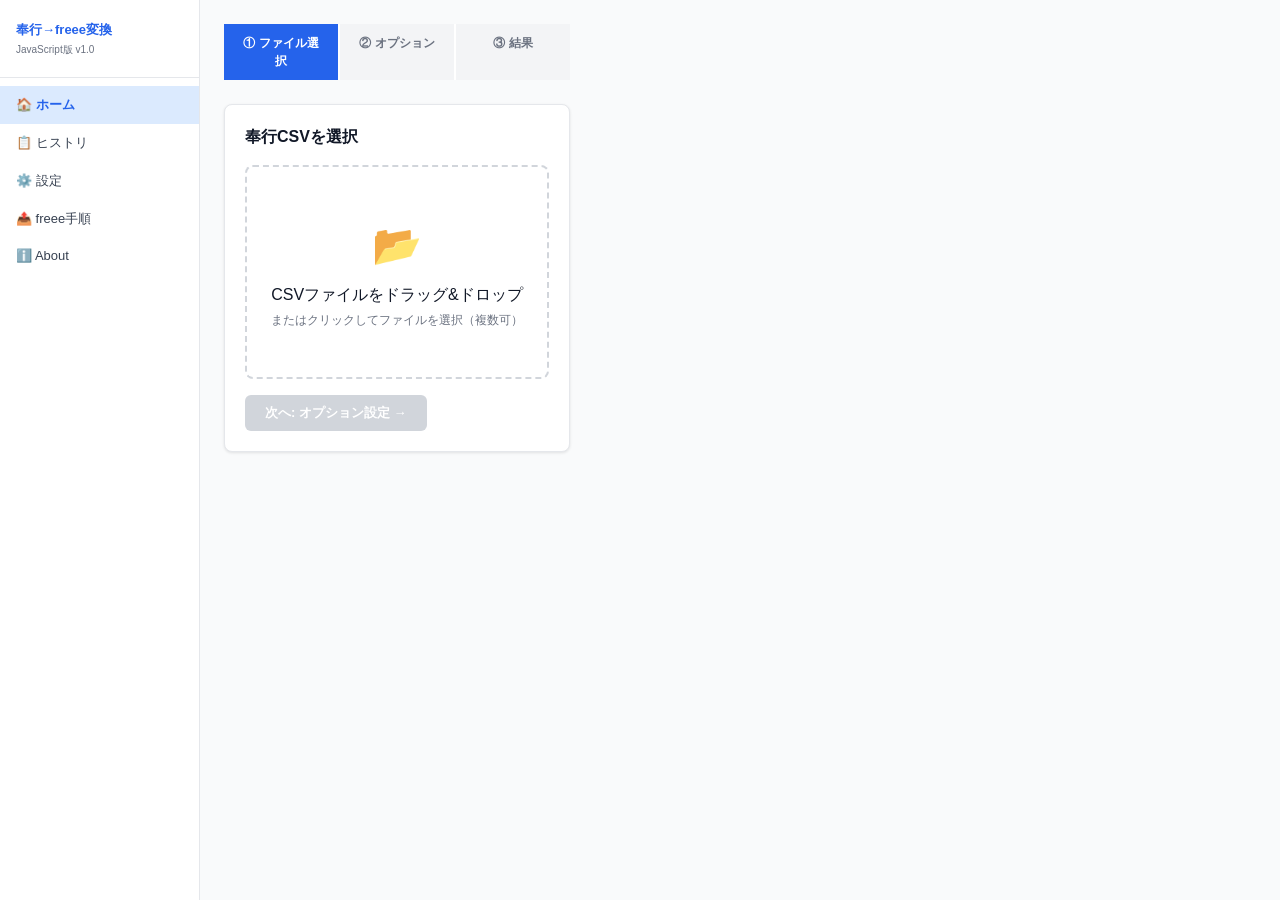
==== index.html @ e55d2b0b "fix: 元伝票モーダル無反応バグ修正 + 3 モーダル内 CSV DL ボタン追加 ユーザー報告: 1. PR #4 後も元伝票モーダルが伝票Noクリックで開かないバグ残存 2. モーダル上で対処確" ====
<!DOCTYPE html>
<html lang="ja">
<head>
<meta charset="UTF-8">
<meta name="viewport" content="width=device-width, initial-scale=1.0">
<meta http-equiv="Content-Security-Policy" content="default-src 'none'; script-src 'self' 'unsafe-inline'; style-src 'self' 'unsafe-inline'; img-src 'self' data:; connect-src 'none'; form-action 'none'; base-uri 'none'; frame-ancestors 'none';">
<title>奉行→freee 仕訳変換ツール</title>
<style>
  *, *::before, *::after { box-sizing: border-box; margin: 0; padding: 0; }
  :root {
    --blue: #2563eb; --blue-light: #dbeafe; --blue-dark: #1d4ed8;
    --green: #16a34a; --green-light: #dcfce7;
    --red: #dc2626; --red-light: #fee2e2;
    --orange: #ea580c; --orange-light: #ffedd5;
    --gray-50: #f9fafb; --gray-100: #f3f4f6; --gray-200: #e5e7eb;
    --gray-300: #d1d5db; --gray-400: #9ca3af; --gray-500: #6b7280;
    --gray-700: #374151; --gray-900: #111827;
    --radius: 8px; --shadow: 0 1px 3px rgba(0,0,0,0.1);
  }
  body { font-family: -apple-system, BlinkMacSystemFont, "Segoe UI", sans-serif;
    background: var(--gray-50); color: var(--gray-900); font-size: 14px; line-height: 1.5; }
  a { color: var(--blue); }

  /* Layout */
  .app { display: flex; min-height: 100vh; }
  .sidebar { width: 200px; background: white; border-right: 1px solid var(--gray-200);
    padding: 20px 0; position: fixed; top: 0; left: 0; bottom: 0; z-index: 10; overflow-y: auto; }
  .sidebar-logo { padding: 0 16px 20px; font-size: 13px; font-weight: 700; color: var(--blue);
    border-bottom: 1px solid var(--gray-200); margin-bottom: 8px; }
  .sidebar-logo span { display: block; font-size: 10px; font-weight: 400; color: var(--gray-500); margin-top: 2px; }
  .sidebar-nav button { display: block; width: 100%; text-align: left;
    padding: 10px 16px; border: none; background: none; cursor: pointer;
    font-size: 13px; color: var(--gray-700); transition: background 0.1s; }
  .sidebar-nav button:hover { background: var(--gray-100); }
  .sidebar-nav button.active { background: var(--blue-light); color: var(--blue); font-weight: 600; }
  .main { margin-left: 200px; padding: 24px; max-width: 1200px; }

  /* Cards */
  .card { background: white; border: 1px solid var(--gray-200); border-radius: var(--radius);
    padding: 20px; margin-bottom: 16px; box-shadow: var(--shadow); }
  .card-title { font-size: 16px; font-weight: 600; margin-bottom: 16px; color: var(--gray-900); }

  /* Page sections */
  .page { display: none; animation: fadeIn 0.2s ease; }
  .page.active { display: block; }
  @keyframes fadeIn { from { opacity: 0; transform: translateY(8px); } to { opacity: 1; transform: translateY(0); } }

  /* Step indicator */
  .steps { display: flex; gap: 0; margin-bottom: 24px; }
  .step { flex: 1; padding: 10px 16px; background: var(--gray-100); text-align: center;
    font-size: 12px; font-weight: 600; color: var(--gray-500); border-right: 2px solid white; cursor: default; }
  .step:last-child { border-right: none; }
  .step.active { background: var(--blue); color: white; }
  .step.done { background: var(--green-light); color: var(--green); }

  /* Drop zone */
  .drop-zone { border: 2px dashed var(--gray-300); border-radius: var(--radius);
    padding: 48px 24px; text-align: center; cursor: pointer; transition: all 0.2s; }
  .drop-zone:hover, .drop-zone.drag-over { border-color: var(--blue); background: var(--blue-light); }
  .drop-zone-icon { font-size: 40px; margin-bottom: 8px; }
  .drop-zone-text { font-size: 16px; font-weight: 500; margin-bottom: 4px; }
  .drop-zone-sub { font-size: 12px; color: var(--gray-500); }
  #file-input { display: none; }

  /* File list */
  .file-list { margin-top: 12px; }
  .file-item { display: flex; align-items: center; gap: 8px; padding: 8px 12px;
    background: var(--gray-50); border: 1px solid var(--gray-200); border-radius: 6px; margin-bottom: 6px; }
  .file-item-icon { color: var(--gray-400); }
  .file-item-name { flex: 1; font-size: 13px; overflow: hidden; text-overflow: ellipsis; white-space: nowrap; }
  .file-item-size { font-size: 11px; color: var(--gray-500); white-space: nowrap; }
  .file-item-remove { border: none; background: none; cursor: pointer; color: var(--gray-400);
    font-size: 16px; line-height: 1; padding: 2px 4px; }
  .file-item-remove:hover { color: var(--red); }

  /* Form elements */
  .form-row { display: flex; gap: 16px; flex-wrap: wrap; margin-bottom: 12px; }
  .form-group { flex: 1; min-width: 200px; }
  .form-group label { display: block; font-size: 12px; font-weight: 600; color: var(--gray-700);
    margin-bottom: 4px; }
  .form-group input[type="text"], .form-group input[type="number"],
  .form-group input[type="date"], .form-group select {
    width: 100%; padding: 7px 10px; border: 1px solid var(--gray-300); border-radius: 6px;
    font-size: 13px; background: white; }
  .form-group input:focus, .form-group select:focus { outline: 2px solid var(--blue); border-color: transparent; }
  .checkbox-row { display: flex; align-items: center; gap: 8px; margin-bottom: 12px; }
  .checkbox-row input[type="checkbox"] { width: 16px; height: 16px; cursor: pointer; }
  .checkbox-row label { font-size: 13px; cursor: pointer; }

  /* Buttons */
  .btn { padding: 9px 20px; border: none; border-radius: 6px; font-size: 13px;
    font-weight: 600; cursor: pointer; transition: all 0.15s; display: inline-flex;
    align-items: center; gap: 6px; }
  .btn-primary { background: var(--blue); color: white; }
  .btn-primary:hover { background: var(--blue-dark); }
  .btn-primary:disabled { background: var(--gray-300); cursor: not-allowed; }
  .btn-secondary { background: white; color: var(--gray-700); border: 1px solid var(--gray-300); }
  .btn-secondary:hover { background: var(--gray-50); }
  .btn-success { background: var(--green); color: white; }
  .btn-success:hover { background: #15803d; }
  .btn-sm { padding: 5px 12px; font-size: 12px; }
  .btn-danger { background: var(--red); color: white; }

  /* Progress */
  .progress-wrap { margin: 12px 0; }
  .progress-bar-outer { height: 6px; background: var(--gray-200); border-radius: 3px; overflow: hidden; }
  .progress-bar-inner { height: 100%; background: var(--blue); transition: width 0.3s; }
  .progress-text { font-size: 12px; color: var(--gray-500); margin-top: 4px; }

  /* Summary cards */
  .summary-grid { display: grid; grid-template-columns: repeat(auto-fit, minmax(160px, 1fr)); gap: 12px; margin-bottom: 20px; }
  .summary-card { background: white; border: 1px solid var(--gray-200); border-radius: var(--radius);
    padding: 16px; text-align: center; }
  .summary-card-num { font-size: 28px; font-weight: 700; color: var(--blue); }
  .summary-card-label { font-size: 12px; color: var(--gray-500); margin-top: 2px; }
  .summary-card.warn { border-color: var(--orange); }
  .summary-card.warn .summary-card-num { color: var(--orange); }
  .summary-card.ok .summary-card-num { color: var(--green); }

  /* File result list */
  .result-file-item { display: flex; align-items: center; gap: 8px; padding: 10px 12px;
    border: 1px solid var(--gray-200); border-radius: 6px; margin-bottom: 8px; }
  .result-file-type { padding: 2px 8px; border-radius: 4px; font-size: 11px; font-weight: 600; }
  .type-journal { background: var(--blue-light); color: var(--blue); }
  .type-partner { background: var(--green-light); color: var(--green); }
  .result-file-name { flex: 1; font-size: 13px; font-weight: 500; }
  .result-file-meta { font-size: 11px; color: var(--gray-500); }

  /* Tabs */
  .tabs { display: flex; gap: 0; border-bottom: 2px solid var(--gray-200); margin-bottom: 0; overflow-x: auto; }
  .tab { padding: 8px 14px; font-size: 12px; font-weight: 600; border: none; background: none;
    cursor: pointer; color: var(--gray-500); border-bottom: 2px solid transparent;
    margin-bottom: -2px; white-space: nowrap; }
  .tab.active { color: var(--blue); border-bottom-color: var(--blue); }
  .tab-content { display: none; }
  .tab-content.active { display: block; }

  /* Table */
  .table-wrap { overflow: auto; max-height: 500px; border: 1px solid var(--gray-200); border-radius: 0 0 var(--radius) var(--radius); }
  .data-table { width: 100%; border-collapse: collapse; font-size: 12px; }
  .data-table th { background: var(--gray-100); padding: 7px 10px; text-align: left;
    border-bottom: 2px solid var(--gray-200); position: sticky; top: 0; cursor: pointer;
    white-space: nowrap; user-select: none; }
  .data-table th:hover { background: var(--gray-200); }
  .data-table th.sort-asc::after { content: " ↑"; }
  .data-table th.sort-desc::after { content: " ↓"; }
  .data-table td { padding: 5px 10px; border-bottom: 1px solid var(--gray-100); white-space: nowrap; }
  .data-table tr:hover td { background: var(--gray-50); }
  .highlight { background: #fef08a; border-radius: 2px; }
  .table-controls { display: flex; gap: 8px; align-items: center; padding: 10px;
    background: var(--gray-50); border: 1px solid var(--gray-200); border-bottom: none;
    border-radius: var(--radius) var(--radius) 0 0; flex-wrap: wrap; }
  .table-search { flex: 1; min-width: 200px; padding: 6px 10px; border: 1px solid var(--gray-300);
    border-radius: 6px; font-size: 12px; }
  .table-search:focus { outline: 2px solid var(--blue); border-color: transparent; }
  .table-info { font-size: 11px; color: var(--gray-500); }
  .pagination { display: flex; gap: 4px; align-items: center; font-size: 12px; }
  .page-btn { padding: 4px 8px; border: 1px solid var(--gray-300); border-radius: 4px;
    background: white; cursor: pointer; font-size: 12px; }
  .page-btn:hover { background: var(--gray-100); }
  .page-btn.active { background: var(--blue); color: white; border-color: var(--blue); }
  .page-btn:disabled { opacity: 0.4; cursor: not-allowed; }

  /* Audit sections */
  .audit-section { margin-bottom: 8px; border: 1px solid var(--gray-200); border-radius: var(--radius); overflow: hidden; }
  .audit-header { display: flex; align-items: center; gap: 8px; padding: 10px 14px;
    background: var(--gray-50); cursor: pointer; user-select: none; }
  .audit-header:hover { background: var(--gray-100); }
  .audit-badge { padding: 2px 8px; border-radius: 10px; font-size: 11px; font-weight: 700; }
  .badge-warn { background: var(--orange-light); color: var(--orange); }
  .badge-ok { background: var(--green-light); color: var(--green); }
  .badge-info { background: var(--blue-light); color: var(--blue); }
  .audit-title { flex: 1; font-size: 13px; font-weight: 600; }
  .audit-chevron { font-size: 12px; color: var(--gray-500); transition: transform 0.2s; }
  .audit-body { padding: 12px 14px; border-top: 1px solid var(--gray-200); display: none; }
  .audit-body.open { display: block; }
  .audit-section.expanded .audit-chevron { transform: rotate(180deg); }
  .audit-table { width: 100%; font-size: 12px; border-collapse: collapse; }
  .audit-table th { background: var(--gray-100); padding: 5px 8px; text-align: left; border-bottom: 1px solid var(--gray-200); }
  .audit-table td { padding: 4px 8px; border-bottom: 1px solid var(--gray-100); }

  /* Modal */
  .modal-overlay { position: fixed; inset: 0; background: rgba(0,0,0,0.5);
    z-index: 100; display: flex; align-items: center; justify-content: center;
    animation: fadeIn 0.15s ease; }
  .modal { background: white; border-radius: var(--radius); box-shadow: 0 20px 60px rgba(0,0,0,0.3);
    width: 90%; max-width: 700px; max-height: 90vh; display: flex; flex-direction: column; }
  .modal-header { padding: 16px 20px; border-bottom: 1px solid var(--gray-200);
    display: flex; align-items: center; gap: 8px; }
  .modal-title { flex: 1; font-size: 15px; font-weight: 700; }
  .modal-body { padding: 20px; overflow-y: auto; }
  .modal-footer { padding: 12px 20px; border-top: 1px solid var(--gray-200);
    display: flex; gap: 8px; justify-content: flex-end; }
  .dedup-card { border: 1px solid var(--gray-200); border-radius: 6px; padding: 14px; margin-bottom: 12px; }
  .dedup-card-name { font-size: 14px; font-weight: 700; margin-bottom: 8px; }
  .dedup-code-table { width: 100%; font-size: 12px; border-collapse: collapse; margin-bottom: 10px; }
  .dedup-code-table th { background: var(--gray-100); padding: 4px 8px; text-align: left; }
  .dedup-code-table td { padding: 4px 8px; border-bottom: 1px solid var(--gray-100); }
  .radio-options { display: flex; flex-direction: column; gap: 4px; }
  .radio-options label { display: flex; align-items: center; gap: 6px; cursor: pointer; font-size: 12px; padding: 4px; border-radius: 4px; }
  .radio-options label:hover { background: var(--gray-50); }

  /* 元伝票詳細ボタン (監査テーブル内) */
  .slip-detail-btn { background: none; border: none; color: var(--blue); cursor: pointer;
    font-size: 13px; font-weight: 500; padding: 0; text-decoration: underline; text-underline-offset: 2px; }
  .slip-detail-btn:hover { color: var(--blue-dark); }

  /* 元伝票詳細モーダル テーブル */
  .slip-detail-table { width: 100%; border-collapse: collapse; font-size: 12px; }
  .slip-detail-table th { background: var(--gray-100); padding: 5px 8px; text-align: left; font-weight: 600; white-space: nowrap; }
  .slip-detail-table td { padding: 5px 8px; border-bottom: 1px solid var(--gray-100); white-space: nowrap; }
  .slip-detail-table tr:last-child td { border-bottom: none; }
  .slip-detail-table .side-dr { color: #1d4ed8; font-weight: 600; }
  .slip-detail-table .side-cr { color: #15803d; font-weight: 600; }

  /* History */
  .history-item { padding: 12px; border: 1px solid var(--gray-200); border-radius: 6px;
    margin-bottom: 8px; display: flex; align-items: flex-start; gap: 12px; }
  .history-meta { flex: 1; }
  .history-time { font-size: 11px; color: var(--gray-500); }
  .history-summary { font-size: 13px; font-weight: 500; margin-top: 2px; }
  .history-detail { font-size: 11px; color: var(--gray-500); }

  /* Alert */
  .alert { padding: 12px 16px; border-radius: 6px; margin-bottom: 12px; font-size: 13px; }
  .alert-warn { background: var(--orange-light); border: 1px solid #fdba74; color: #9a3412; }
  .alert-error { background: var(--red-light); border: 1px solid #fca5a5; color: #7f1d1d; }
  .alert-info { background: var(--blue-light); border: 1px solid #93c5fd; color: #1e3a8a; }
  .alert-success { background: var(--green-light); border: 1px solid #86efac; color: #14532d; }

  /* Freee upload instructions */
  .steps-list { counter-reset: step; padding: 0; list-style: none; }
  .steps-list li { counter-increment: step; position: relative; padding: 10px 10px 10px 48px;
    border-left: 2px solid var(--blue-light); margin-left: 14px; margin-bottom: 4px; font-size: 13px; }
  .steps-list li::before { content: counter(step); position: absolute; left: -14px; top: 10px;
    width: 26px; height: 26px; background: var(--blue); color: white; border-radius: 50%;
    display: flex; align-items: center; justify-content: center; font-size: 12px; font-weight: 700; }
  .steps-list li:last-child { border-left: 2px solid transparent; }

  /* Loading spinner */
  .spinner { display: inline-block; width: 20px; height: 20px; border: 3px solid var(--blue-light);
    border-top-color: var(--blue); border-radius: 50%; animation: spin 0.8s linear infinite; }
  @keyframes spin { to { transform: rotate(360deg); } }

  /* Options group box (青枠ラッパー) */
  .options-group-box { background: #eff6ff; border: 1px solid #dbeafe; border-radius: 8px;
    padding: 16px; margin-top: 12px; }
  .options-group-box .form-group { margin-bottom: 12px; }
  .options-group-box .form-group:last-child { margin-bottom: 0; }

  /* Responsive */
  @media (max-width: 768px) {
    .sidebar { display: none; }
    .main { margin-left: 0; padding: 16px; }
    .form-row { flex-direction: column; }
  }
</style>
</head>
<body>
<div class="app">
  <!-- Sidebar -->
  <nav class="sidebar">
    <div class="sidebar-logo">奉行→freee変換<span>JavaScript版 v1.0</span></div>
    <div class="sidebar-nav">
      <button onclick="showPage('home')" id="nav-home" class="active">🏠 ホーム</button>
      <button onclick="showPage('history')" id="nav-history">📋 ヒストリ</button>
      <button onclick="showPage('settings')" id="nav-settings">⚙️ 設定</button>
      <button onclick="showPage('howto')" id="nav-howto">📤 freee手順</button>
      <button onclick="showPage('about')" id="nav-about">ℹ️ About</button>
    </div>
  </nav>

  <!-- Main content -->
  <main class="main">

    <!-- Home page -->
    <div class="page active" id="page-home">
      <!-- Step indicator -->
      <div class="steps" id="step-indicator">
        <div class="step active" id="step-1">① ファイル選択</div>
        <div class="step" id="step-2">② オプション</div>
        <div class="step" id="step-3">③ 結果</div>
      </div>

      <!-- Step 1: File selection -->
      <div id="section-step1">
        <div class="card">
          <div class="card-title">奉行CSVを選択</div>
          <div class="drop-zone" id="drop-zone" onclick="document.getElementById('file-input').click()">
            <div class="drop-zone-icon">📂</div>
            <div class="drop-zone-text">CSVファイルをドラッグ&amp;ドロップ</div>
            <div class="drop-zone-sub">またはクリックしてファイルを選択（複数可）</div>
          </div>
          <input type="file" id="file-input" multiple accept=".csv">
          <div class="file-list" id="file-list"></div>
          <div style="margin-top:16px; display:flex; gap:8px; flex-wrap:wrap;">
            <button class="btn btn-primary" id="btn-to-step2" onclick="goToStep2()" disabled>次へ: オプション設定 →</button>
          </div>
        </div>
      </div>

      <!-- Step 2: Options -->
      <div id="section-step2" style="display:none;">
        <div class="card">
          <div class="card-title">変換オプション</div>
          <div class="form-row">
            <div class="form-group">
              <label>出力ファイル名プレフィックス</label>
              <input type="text" id="opt-prefix" value="freee用_仕訳データ_obc変換">
            </div>
            <div class="form-group">
              <label>1ファイル最大行数</label>
              <input type="number" id="opt-rows-per-file" value="10000" min="100" max="99999">
            </div>
          </div>
          <div class="form-row">
            <div class="form-group">
              <label>期間開始 (任意)</label>
              <input type="date" id="opt-date-from">
            </div>
            <div class="form-group">
              <label>期間終了 (任意)</label>
              <input type="date" id="opt-date-to">
            </div>
          </div>
          <div class="form-row">
            <div class="form-group" style="flex:2;">
              <label>既知不一致伝票No. (任意、カンマ区切り)</label>
              <input type="text" id="opt-known-mismatches" placeholder="例: 002193,002820,003305" style="font-family:monospace;">
              <div style="font-size:11px;color:var(--gray-500);margin-top:2px;">奉行原本で借貸不一致と判明している伝票番号。入力すると「既知」として WARN 扱い (ERROR 扱いしない)。</div>
            </div>
          </div>
          <div class="checkbox-row">
            <input type="checkbox" id="opt-output-partners" onchange="togglePartnerOptions()">
            <label for="opt-output-partners">取引先マスタCSVも生成する</label>
          </div>
          <div id="partners-options-box" class="options-group-box" style="display:none;">
            <div class="form-group">
              <label>取引先マスタ ファイル名プレフィックス</label>
              <input type="text" id="opt-partners-prefix" value="freee取引先マスタ">
            </div>
            <div class="form-group">
              <label>同名異コード対処戦略</label>
              <select id="opt-dedup-strategy">
                <option value="merge-most-used">自動: 最頻使用コードに統合 (推奨)</option>
                <option value="suffix">自動: 別名化 (_2, _3 付与)</option>
                <option value="warn-only">自動: 警告のみ</option>
                <option value="interactive">対話: 1件ずつ選ぶ</option>
              </select>
            </div>
          </div>

          <div class="options-group-box" style="margin-top:16px;">
            <div class="form-group">
              <label>非課税+税額矛盾の対処戦略</label>
              <select id="opt-non-taxable-strategy">
                <option value="warn-only">自動: 警告のみ (freee エラー継続、デフォルト)</option>
                <option value="change-to-taxable">自動: 税区分を 課対仕入10%/課税売上10% に変更 (税控除あり)</option>
                <option value="zero-tax">自動: 税額を 0 に修正 (税区分維持、税控除なし)</option>
                <option value="interactive">対話: 1件ずつ選ぶ</option>
              </select>
              <small style="color:#666;">奉行原本で「非売上」なのに税額がある矛盾起票の対処。freee は「非課売上では税額を入力できません」エラーになるため対応が必要。（「非仕入」は「非対仕入10%」等に自動変換されるため対象外）</small>
            </div>
          </div>
          <div class="options-group-box" style="margin-top:16px;">
            <div class="form-group">
              <label>課売上+マイナス起票の対処方法</label>
              <select id="opt-kauuri-rebate-strategy" onchange="toggleKauuriRebateOptions()">
                <option value="warn-only">警告のみ (変換なし、デフォルト)</option>
                <option value="auto-rebate">自動: 振替伝票形式に変換 (推奨・借方移動+符号反転+課税売返)</option>
                <option value="custom">対話: 1件ずつ確認</option>
              </select>
              <small style="color:#666;">「課売上」+マイナス起票 (返品/値引き) を freee 公式サンプル CSV 準拠の振替伝票形式に自動変換します。</small>
            </div>
            <div id="kauuri-rebate-kamoku-box" style="display:none;">
              <div class="form-group">
                <label>振替先勘定科目</label>
                <select id="opt-kauuri-rebate-kamoku" onchange="toggleKauuriCustomKamoku()">
                  <option value="売上値引高">売上値引高 (推奨・freee公式サンプル準拠)</option>
                  <option value="売上戻り高">売上戻り高</option>
                  <option value="__original__">奉行原本の科目をそのまま使用</option>
                  <option value="__custom__">カスタム入力</option>
                </select>
              </div>
              <div id="kauuri-custom-kamoku-box" style="display:none;" class="form-group">
                <label>カスタム勘定科目名</label>
                <input type="text" id="opt-kauuri-custom-kamoku" placeholder="例: 売上控除" style="font-family:monospace;">
              </div>
            </div>
          </div>
          <div style="margin-top:16px; display:flex; gap:8px;">
            <button class="btn btn-secondary" onclick="goToStep1()">← 戻る</button>
            <button class="btn btn-primary" id="btn-execute" onclick="executeConversion()">変換実行</button>
          </div>
        </div>
      </div>

      <!-- Step 3: Results -->
      <div id="section-step3" style="display:none;">
        <div id="result-content"></div>
        <div style="margin-top:8px;">
          <button class="btn btn-secondary" onclick="resetToStep1()">← 最初からやり直す</button>
        </div>
      </div>
    </div><!-- /page-home -->

    <!-- History page -->
    <div class="page" id="page-history">
      <div class="card">
        <div class="card-title">変換ヒストリ</div>
        <div id="history-list"></div>
      </div>
    </div>

    <!-- Settings page -->
    <div class="page" id="page-settings">
      <div class="card">
        <div class="card-title">設定</div>
        <p style="font-size:13px; color:var(--gray-500); margin-bottom:16px;">設定はlocalStorageに自動保存されます。</p>
        <div style="display:flex; gap:8px;">
          <button class="btn btn-danger btn-sm" onclick="clearStorage()">設定・ヒストリをリセット</button>
        </div>
      </div>
    </div>

    <!-- How-to page -->
    <div class="page" id="page-howto">
      <div class="card">
        <div class="card-title">freee アップロード手順</div>
        <ol class="steps-list">
          <li>freee にログインし、左メニューから <strong>「経費・振替 → 仕訳帳」</strong> を開く</li>
          <li>右上の <strong>「インポート」</strong> ボタンをクリック</li>
          <li><strong>「他社会計ソフトの仕訳データ」</strong> または <strong>「freee形式 CSVファイル」</strong> を選択</li>
          <li>本ツールで生成した <code>freee用_仕訳データ_obc変換_001.csv</code> 等をアップロード</li>
          <li>複数ファイルある場合は <strong>番号順に1ファイルずつ</strong> インポートする</li>
          <li>プレビューで内容を確認し、問題なければ <strong>「インポート実行」</strong> をクリック</li>
          <li>取引先マスタも生成した場合は、<strong>「取引先 → 取引先インポート」</strong> から <code>freee取引先マスタ.csv</code> をアップロード</li>
          <li>インポート完了後、仕訳帳で件数・金額が正しいか確認する</li>
        </ol>
        <div class="alert alert-warn" style="margin-top:16px;">
          <strong>注意:</strong> 監査ログに「要確認」項目がある場合は、freeeアップロード前に経理担当が内容を確認してください。
        </div>
      </div>
    </div>

    <!-- About page -->
    <div class="page" id="page-about">
      <div class="card">
        <div class="card-title">About</div>
        <p style="font-size:13px; margin-bottom:8px;">奉行（OBC勘定奉行）CSVをfreee仕訳インポート形式に変換するブラウザ完結ツールです。</p>
        <ul style="font-size:13px; margin-left:20px; color:var(--gray-700);">
          <li>Python不要・ローカルサーバー不要</li>
          <li>HTMLファイルをダブルクリックするだけで動作</li>
          <li>ネット接続不要・USBメモリでも動く</li>
          <li>CP932 / UTF-8 / UTF-8 BOM / UTF-16 を自動判定</li>
          <li>freee 33列拡張テンプレート、UTF-8 BOM出力</li>
          <li>取引先マスタ 57列テンプレート対応</li>
          <li>同名異コード対話的対処</li>
          <li>借貸整合性チェック・監査ログ</li>
        </ul>
        <p style="font-size:11px; color:var(--gray-400); margin-top:16px;">Python版 obc_to_freee.py を完全移植。</p>
      </div>
    </div>

  </main><!-- /main -->
</div><!-- /app -->

<!-- Dedup modal -->
<div class="modal-overlay" id="dedup-modal" style="display:none;">
  <div class="modal">
    <div class="modal-header">
      <div class="modal-title">同名異コード — 対処を選択してください</div>
      <div style="display:flex;gap:6px;margin-left:auto;">
        <button class="btn btn-success btn-sm" onclick="dedupModalDownloadCsv()" title="候補一覧をCSVダウンロード">📥 CSV</button>
        <button class="btn btn-secondary btn-sm" onclick="dedupModalToggleCopy()" title="コピー用テキスト表示">📋 コピー</button>
      </div>
    </div>
    <div id="dedup-modal-copy-area" style="display:none;padding:0 20px 8px;">
      <textarea id="dedup-modal-copy-ta" readonly rows="5" style="width:100%;font-size:11px;font-family:monospace;resize:vertical;" onclick="this.select()"></textarea>
    </div>
    <div class="modal-body" id="dedup-modal-body"></div>
    <div class="modal-footer" style="display:flex; justify-content:space-between; gap:8px; flex-wrap:wrap;">
      <button class="btn btn-secondary" onclick="dedupCancel()">← 戻る</button>
      <div style="display:flex; gap:8px; flex-wrap:wrap;">
        <button class="btn btn-secondary btn-sm" onclick="dedupAutoAll()">全件 自動推奨で決定</button>
        <button class="btn btn-primary" onclick="dedupConfirm()">次へ (確定)</button>
      </div>
    </div>
  </div>
</div>

<!-- Non-taxable mismatch modal -->
<div class="modal-overlay" id="nontax-modal" style="display:none;">
  <div class="modal">
    <div class="modal-header">
      <div class="modal-title">非課税+税額矛盾 — 対処を選択してください</div>
      <div style="display:flex;gap:6px;margin-left:auto;">
        <button class="btn btn-success btn-sm" onclick="nontaxModalDownloadCsv()" title="矛盾一覧をCSVダウンロード">📥 CSV</button>
        <button class="btn btn-secondary btn-sm" onclick="nontaxModalToggleCopy()" title="コピー用テキスト表示">📋 コピー</button>
      </div>
    </div>
    <div id="nontax-modal-copy-area" style="display:none;padding:0 20px 8px;">
      <textarea id="nontax-modal-copy-ta" readonly rows="5" style="width:100%;font-size:11px;font-family:monospace;resize:vertical;" onclick="this.select()"></textarea>
    </div>
    <div class="modal-body" id="nontax-modal-body"></div>
    <div class="modal-footer" style="display:flex; justify-content:space-between; gap:8px; flex-wrap:wrap;">
      <button class="btn btn-secondary" onclick="nontaxCancel()">← 戻る</button>
      <div style="display:flex; gap:8px; flex-wrap:wrap;">
        <button class="btn btn-secondary btn-sm" onclick="nontaxAutoAll()">全件 課対仕入10%/課税売上10% に変更</button>
        <button class="btn btn-primary" onclick="nontaxConfirm()">決定して変換実行</button>
      </div>
    </div>
  </div>
</div>

<!-- 課売返振替 custom 対話モーダル -->
<div class="modal-overlay" id="kauuri-modal" style="display:none;">
  <div class="modal">
    <div class="modal-header">
      <div class="modal-title">課売上+マイナス起票の振替判断</div>
      <div style="display:flex;gap:6px;margin-left:auto;">
        <button class="btn btn-success btn-sm" onclick="kauuriModalDownloadCsv()" title="課売上マイナス一覧をCSVダウンロード">📥 CSV</button>
        <button class="btn btn-secondary btn-sm" onclick="kauuriModalToggleCopy()" title="コピー用テキスト表示">📋 コピー</button>
      </div>
    </div>
    <div id="kauuri-modal-copy-area" style="display:none;padding:0 20px 8px;">
      <textarea id="kauuri-modal-copy-ta" readonly rows="5" style="width:100%;font-size:11px;font-family:monospace;resize:vertical;" onclick="this.select()"></textarea>
    </div>
    <div class="modal-body" id="kauuri-modal-body">
      <p style="font-size:14px;color:#555;margin-bottom:12px;">以下の課売上マイナス起票について、どう振替するか選択してください。</p>
    </div>
    <div class="modal-footer" style="display:flex; justify-content:space-between; gap:8px; flex-wrap:wrap;">
      <button class="btn btn-secondary" onclick="kauuriCancel()">← 戻る</button>
      <div style="display:flex; gap:8px; flex-wrap:wrap;">
        <button class="btn btn-secondary btn-sm" onclick="kauuriAutoAll()">全件 自動推奨で決定</button>
        <button class="btn btn-primary" onclick="kauuriConfirm()">次へ (確定)</button>
      </div>
    </div>
  </div>
</div>

<!-- 元伝票詳細モーダル -->
<div class="modal-overlay" id="slip-detail-modal" style="display:none;" onclick="if(event.target===this)slipDetailClose()">
  <div class="modal" style="max-width:900px;width:95%;">
    <div class="modal-header">
      <div class="modal-title" id="slip-detail-modal-title">奉行原本 伝票詳細</div>
    </div>
    <div class="modal-body" id="slip-detail-modal-body" style="max-height:60vh;overflow-y:auto;"></div>
    <div class="modal-footer">
      <button class="btn btn-secondary" onclick="slipDetailClose()">閉じる</button>
    </div>
  </div>
</div>

<script>
'use strict';

// ===========================================================================
// 定数
// ===========================================================================

const FREEE_HEADER = [
  "[表題行]","日付","伝票番号","決算整理仕訳",
  "借方勘定科目","借方科目コード","借方補助科目","借方取引先","借方取引先コード",
  "借方部門","借方品目","借方メモタグ","借方セグメント1","借方セグメント2","借方セグメント3",
  "借方金額","借方税区分","借方税額",
  "貸方勘定科目","貸方科目コード","貸方補助科目","貸方取引先","貸方取引先コード",
  "貸方部門","貸方品目","貸方メモタグ","貸方セグメント1","貸方セグメント2","貸方セグメント3",
  "貸方金額","貸方税区分","貸方税額",
  "摘要"
];

const FREEE_PARTNER_HEADER = [
  "名前（通称）","取引先コード","ショートカット1","ショートカット2",
  "正式名称（帳票出力時に使用される名称）","カナ名称","敬称","事業所種別","地域",
  "郵便番号","都道府県","市区町村・番地","建物名・部屋番号など","電話番号",
  "営業担当者名","営業担当者メールアドレス","請求書送付方法","入力候補",
  "銀行名","銀行名（カナ）","銀行番号","支店名","支店名（カナ）","支店番号",
  "口座種別","口座番号","受取人名","受取人名（カナ）",
  "締め日(支払期日設定)","支払月(支払期日設定)","支払日(支払期日設定)",
  "締め日(入金期日設定)","入金月(入金期日設定)","入金日(入金期日設定)",
  "手数料負担","振込元口座","適格請求書発行事業者（該当する/該当しない）",
  "適格請求書発行事業者の登録番号","取引先担当者敬称","取引先担当者部署",
  "顧客として利用する","見込顧客として利用する","請求先として利用する",
  "入金元として利用する","仕入先として利用する","支払先として利用する",
  "外税/内税","締め日(請求期日設定)","請求予定月(請求期日設定)","請求予定日(請求期日設定)",
  "入金方法","振込手数料負担区分(請求)","支払方法","帳票共有ポータル",
  "従業員として利用する","販売設定の送付先として利用する","調達設定の送付先として利用する"
];

const TAX_MAP = {
  "課仕入|10": "課対仕入10%",
  "課仕入|8":  "課対仕入8%（軽）",
  "課仕入|0":  "対象外",
  "課仕入|":   "対象外",
  "課売上|10": "課税売上10%",
  "課売上|8":  "課税売上8%（軽）",
  "課売上|0":  "対象外",
  "課売上|":   "対象外",
  "共仕入|10": "共対仕入10%",
  "共仕入|8":  "共対仕入8%（軽）",
  "共仕入|0":  "対象外",
  "共仕入|":   "対象外",
  "課仕免|10": "課対仕入（控80）10%",
  "課仕免|8":  "課対仕入（控80）8%（軽）",
  "課仕免|0":  "対象外",
  "課仕免|":   "対象外",
  "共仕免|10": "共対仕入（控80）10%",
  "共仕免|8":  "共対仕入（控80）8%（軽）",
  "共仕免|0":  "対象外",
  "共仕免|":   "対象外",
  "課売返|10": "課税売返10%",
  "課売返|8":  "課税売返8%（軽）",
  "課売返|0":  "対象外",
  "課売返|":   "対象外",
  "課仕返|10": "課対仕返10%",
  "課仕返|8":  "課対仕返8%（軽）",
  "課仕返|0":  "対象外",
  "課仕返|":   "対象外",
  "共仕返|10": "共対仕返10%",
  "共仕返|8":  "共対仕返8%（軽）",
  "共仕返|0":  "対象外",
  "共仕返|":   "対象外",
  "非売上|10": "非課売上",
  "非売上|8":  "非課売上",
  "非売上|0":  "非課売上",
  "非売上|":   "非課売上",
  "非仕入|10": "非対仕入10%",
  "非仕入|8":  "非対仕入8%（軽）",
  "非仕入|0":  "対象外",
  "非仕入|":   "対象外",
  "対象外|":   "対象外",
  "対象外|10": "対象外",
  "対象外|8":  "対象外",
  "対象外|0":  "対象外",
  "|":         "対象外",
  "|10":       "対象外",
  "|8":        "対象外",
  "|0":        "対象外"
};

// 既知不一致伝票番号 — デフォルト空。UI の「既知不一致伝票No.」入力欄で指定。
const KNOWN_MISMATCH_SLIPS = new Set();

const OBC_COL_DATE = "日付";
const OBC_COL_SLIP_NO = "伝票No.";
const OBC_COL_DR_DEPT = "借方部門名";
const OBC_COL_DR_KAMOKU = "借方勘定科目名";
const OBC_COL_DR_HOJO = "借方補助科目名";
const OBC_COL_DR_TAX_LABEL = "借方税区分略称";
const OBC_COL_DR_TAX_RATE = "借方税率";
const OBC_COL_DR_PARTNER_CODE = "借方取引先コード";
const OBC_COL_DR_PARTNER = "借方取引先名";
const OBC_COL_DR_AMOUNT = "借方本体金額";
const OBC_COL_DR_TAX_AMOUNT = "借方消費税額";
const OBC_COL_CR_DEPT = "貸方部門名";
const OBC_COL_CR_KAMOKU = "貸方勘定科目名";
const OBC_COL_CR_HOJO = "貸方補助科目名";
const OBC_COL_CR_TAX_LABEL = "貸方税区分略称";
const OBC_COL_CR_TAX_RATE = "貸方税率";
const OBC_COL_CR_PARTNER_CODE = "貸方取引先コード";
const OBC_COL_CR_PARTNER = "貸方取引先名";
const OBC_COL_CR_AMOUNT = "貸方本体金額";
const OBC_COL_CR_TAX_AMOUNT = "貸方消費税額";
const OBC_COL_SUMMARY = "摘要";

const REQUIRED_COLS = [OBC_COL_DATE, OBC_COL_SLIP_NO, OBC_COL_DR_KAMOKU, OBC_COL_DR_AMOUNT, OBC_COL_CR_KAMOKU, OBC_COL_CR_AMOUNT];

// ===========================================================================
// ユーティリティ
// ===========================================================================

function detectEncoding(uint8) {
  if (uint8[0] === 0xEF && uint8[1] === 0xBB && uint8[2] === 0xBF) return 'utf-8'; // UTF-8 BOM
  if (uint8[0] === 0xFF && uint8[1] === 0xFE) return 'utf-16le';
  if (uint8[0] === 0xFE && uint8[1] === 0xFF) return 'utf-16be';
  try {
    new TextDecoder('utf-8', {fatal: true}).decode(uint8);
    return 'utf-8';
  } catch(e) {
    return 'shift_jis';
  }
}

async function readFileText(file) {
  const buf = await file.arrayBuffer();
  const uint8 = new Uint8Array(buf);
  const enc = detectEncoding(uint8);
  const text = new TextDecoder(enc, {fatal: false}).decode(uint8);
  // UTF-8 BOM を除去
  return text.startsWith('﻿') ? text.slice(1) : text;
}

function parseCSV(text) {
  const rows = [];
  let row = [];
  let cell = '';
  let inQuote = false;
  for (let i = 0; i < text.length; i++) {
    const c = text[i];
    if (inQuote) {
      if (c === '"' && text[i+1] === '"') { cell += '"'; i++; }
      else if (c === '"') { inQuote = false; }
      else { cell += c; }
    } else {
      if (c === '"') { inQuote = true; }
      else if (c === ',') { row.push(cell); cell = ''; }
      else if (c === '\n' || c === '\r') {
        if (c === '\r' && text[i+1] === '\n') i++;
        row.push(cell); cell = '';
        if (row.length > 1 || row[0] !== '') rows.push(row);
        row = [];
      } else { cell += c; }
    }
  }
  if (cell !== '' || row.length > 0) { row.push(cell); rows.push(row); }
  return rows;
}

function serializeCSV(rows) {
  return rows.map(row => row.map(cell => {
    const s = String(cell == null ? '' : cell);
    if (s.includes(',') || s.includes('"') || s.includes('\n') || s.includes('\r')) {
      return '"' + s.replace(/"/g, '""') + '"';
    }
    return s;
  }).join(',')).join('\r\n');
}

function createCSVBlob(rows) {
  const csv = serializeCSV(rows);
  return new Blob(['﻿', csv], {type: 'text/csv;charset=utf-8'});
}

function downloadBlob(blob, filename) {
  const url = URL.createObjectURL(blob);
  const a = document.createElement('a');
  a.href = url; a.download = filename; a.click();
  setTimeout(() => URL.revokeObjectURL(url), 1000);
}

function formatBytes(n) {
  if (n < 1024) return n + ' B';
  if (n < 1048576) return (n/1024).toFixed(1) + ' KB';
  return (n/1048576).toFixed(1) + ' MB';
}

// ===========================================================================
// 変換コア関数
// ===========================================================================

function buildHeaderIndex(headerRow) {
  const idx = {};
  headerRow.forEach((name, i) => {
    const normalized = name.replace(/^﻿/, '').trim();
    if (normalized) idx[normalized] = i;
  });
  return idx;
}

function getCol(row, headerIdx, name, def = '') {
  if (!(name in headerIdx)) return def;
  const i = headerIdx[name];
  if (i >= row.length) return def;
  return row[i] == null ? def : row[i];
}

function normalizeCell(v) {
  return v.replace(/[\r\n]+/g, ' ').replace(/ +/g, ' ').trim();
}

function mapTax(label, rate, errors, ctx) {
  const key = label.trim() + '|' + rate.trim();
  if (key in TAX_MAP) return TAX_MAP[key];
  // unknown
  errors.tax.push({label: label.trim(), rate: rate.trim(), ctx});
  return '対象外';
}

function cleanAuxiliary(v) { const s = normalizeCell(v); return s === 'その他' ? '' : s; }
function cleanPartnerName(v) { const s = normalizeCell(v); return (s === 'その他取引先' || s === '') ? '' : s; }
function cleanPartnerCode(v) { const s = normalizeCell(v); return (s === '000000' || s === '') ? '' : s; }
function cleanBumon(v) { const s = normalizeCell(v); return s === 'その他' ? '' : s; }

function parseAmount(v, colName, lineNo, slipNo, date, errors) {
  const s = v.trim();
  if (s === '') return '0';
  if (!isNaN(Number(s))) return s;
  errors.amount.push({lineNo, slipNo, date, colName, rawVal: v});
  return '0';
}

function obcRowToFreee(row, headerIdx, lineNo, errors) {
  const gc = (name) => getCol(row, headerIdx, name);
  const slipNo = normalizeCell(gc(OBC_COL_SLIP_NO));
  const date   = normalizeCell(gc(OBC_COL_DATE));

  let drKamoku = normalizeCell(gc(OBC_COL_DR_KAMOKU));
  let drHojo   = cleanAuxiliary(gc(OBC_COL_DR_HOJO));
  const drPartner     = cleanPartnerName(gc(OBC_COL_DR_PARTNER));
  const drPartnerCode = cleanPartnerCode(gc(OBC_COL_DR_PARTNER_CODE));
  const drBumon       = cleanBumon(gc(OBC_COL_DR_DEPT));
  const drAmount      = parseAmount(gc(OBC_COL_DR_AMOUNT), OBC_COL_DR_AMOUNT, lineNo, slipNo, date, errors);
  const drTaxLabel    = normalizeCell(gc(OBC_COL_DR_TAX_LABEL));
  const drTaxRate     = normalizeCell(gc(OBC_COL_DR_TAX_RATE));
  const drTaxAmount   = parseAmount(gc(OBC_COL_DR_TAX_AMOUNT), OBC_COL_DR_TAX_AMOUNT, lineNo, slipNo, date, errors);
  const drTaxCode     = mapTax(drTaxLabel, drTaxRate, errors, `借方 line=${lineNo} slip=${slipNo}`);

  let crKamoku = normalizeCell(gc(OBC_COL_CR_KAMOKU));
  let crHojo   = cleanAuxiliary(gc(OBC_COL_CR_HOJO));
  const crPartner     = cleanPartnerName(gc(OBC_COL_CR_PARTNER));
  const crPartnerCode = cleanPartnerCode(gc(OBC_COL_CR_PARTNER_CODE));
  const crBumon       = cleanBumon(gc(OBC_COL_CR_DEPT));
  const crAmount      = parseAmount(gc(OBC_COL_CR_AMOUNT), OBC_COL_CR_AMOUNT, lineNo, slipNo, date, errors);
  const crTaxLabel    = normalizeCell(gc(OBC_COL_CR_TAX_LABEL));
  const crTaxRate     = normalizeCell(gc(OBC_COL_CR_TAX_RATE));
  const crTaxAmount   = parseAmount(gc(OBC_COL_CR_TAX_AMOUNT), OBC_COL_CR_TAX_AMOUNT, lineNo, slipNo, date, errors);
  const crTaxCode     = mapTax(crTaxLabel, crTaxRate, errors, `貸方 line=${lineNo} slip=${slipNo}`);

  const summary = normalizeCell(gc(OBC_COL_SUMMARY));

  // Transformation 2: 普通預金→補助科目置換
  if (drKamoku === '普通預金' && drHojo) { drKamoku = drHojo; drHojo = ''; }
  if (crKamoku === '普通預金' && crHojo) { crKamoku = crHojo; crHojo = ''; }

  return {date, slipNo, drKamoku, drHojo, drPartner, drPartnerCode, drBumon,
    drAmount, drTaxCode, drTaxAmount, drTaxLabel,
    crKamoku, crHojo, crPartner, crPartnerCode,
    crBumon, crAmount, crTaxCode, crTaxAmount, crTaxLabel, summary};
}

// freee 公式推奨の振替伝票形式 (片側空欄行) で変換する。
// freee 公式 PDF「勘定科目『複合』でインポートすると年度締めができません」に準拠。
function applyFukugo(rowsBySlip, groupBumon) {
  const result = [];
  let skipped = 0;
  for (const r of rowsBySlip) {
    const debitActive  = (r.drKamoku !== '' && r.drAmount !== '0');
    const creditActive = (r.crKamoku !== '' && r.crAmount !== '0');

    if (debitActive && !creditActive) {
      // 借方のみ → 1行: 借方=実データ, 貸方フィールド全空欄
      const row = Object.assign({}, r);
      row.crKamoku = ''; row.crHojo = ''; row.crBumon = '';
      row.crTaxCode = ''; row.crAmount = ''; row.crTaxAmount = '';
      row.crPartner = ''; row.crPartnerCode = '';
      result.push(row);
    } else if (creditActive && !debitActive) {
      // 貸方のみ → 1行: 借方フィールド全空欄, 貸方=実データ
      const row = Object.assign({}, r);
      row.drKamoku = ''; row.drHojo = ''; row.drBumon = '';
      row.drTaxCode = ''; row.drAmount = ''; row.drTaxAmount = '';
      row.drPartner = ''; row.drPartnerCode = '';
      result.push(row);
    } else if (debitActive && creditActive) {
      // 両側有効 → 2行に分解 (各々の対側は全空欄)
      // 行1: 借方明細 (貸方フィールド全空欄)
      const drRow = Object.assign({}, r);
      drRow.crKamoku = ''; drRow.crHojo = ''; drRow.crBumon = '';
      drRow.crTaxCode = ''; drRow.crAmount = ''; drRow.crTaxAmount = '';
      drRow.crPartner = ''; drRow.crPartnerCode = '';
      result.push(drRow);
      // 行2: 貸方明細 (借方フィールド全空欄)
      const crRow = Object.assign({}, r);
      crRow.drKamoku = ''; crRow.drHojo = ''; crRow.drBumon = '';
      crRow.drTaxCode = ''; crRow.drAmount = ''; crRow.drTaxAmount = '';
      crRow.drPartner = ''; crRow.drPartnerCode = '';
      result.push(crRow);
    } else {
      skipped++;
    }
  }
  return {result, skipped};
}

function findGroupBumon(rows) {
  for (const r of rows) { if (r.drBumon) return r.drBumon; }
  for (const r of rows) { if (r.crBumon) return r.crBumon; }
  return '';
}

function toFreeeRow(r, codeRewriteMap, nameOverrideMap, nonTaxableStrategy, nonTaxableCustom, nonTaxableResultsCollector) {
  let drCode = r.drPartnerCode;
  let crCode = r.crPartnerCode;
  let drName = r.drPartner;
  let crName = r.crPartner;
  if (codeRewriteMap) {
    if (drCode in codeRewriteMap) drCode = codeRewriteMap[drCode];
    if (crCode in codeRewriteMap) crCode = codeRewriteMap[crCode];
  }
  if (nameOverrideMap) {
    if (drCode in nameOverrideMap) drName = nameOverrideMap[drCode];
    if (crCode in nameOverrideMap) crName = nameOverrideMap[crCode];
  }

  // 非課税+税額矛盾の対処 (Python の to_freee_row と同等)
  let drTaxCode = r.drTaxCode;
  let drTaxAmount = r.drTaxAmount;
  let crTaxCode = r.crTaxCode;
  let crTaxAmount = r.crTaxAmount;
  function parseIntSafe(v) {
    const s = String(v ?? '').trim();
    if (!s || s === '0') return 0;
    const n = parseInt(s, 10);
    return isNaN(n) ? 0 : n;
  }
  function resolveChoice(side) {
    // 戻り値: [action, targetCode] のタプル形式
    if (nonTaxableStrategy === 'zero-tax') {
      return ['zero-tax', null];
    }
    if (nonTaxableStrategy === 'change-to-taxable') {
      return ['change-to-taxable', null];  // null = デフォルト 10% 適用
    }
    if ((nonTaxableStrategy === 'custom' || nonTaxableStrategy === 'interactive') && nonTaxableCustom) {
      const key = `${r.slipNo}_${side}`;
      const choice = nonTaxableCustom[key];
      if (choice) {
        return [choice.action || 'keep', choice.target_code || null];
      }
      return ['keep', null];
    }
    return ['keep', null];
  }
  const VALID_TAX_TARGETS = new Set([...TAX_CODES_PURCHASE, ...TAX_CODES_SALES]);
  function validatedTarget(tgt, origCode) {
    // TAX_MAP 変換後「非課仕入」は存在しないため「非課売上」のみ来る → 課税売上10% で十分
    if (tgt && VALID_TAX_TARGETS.has(tgt)) return tgt;
    return '課税売上10%';
  }
  // 借方 (TAX_MAP 変換後「非課仕入」は存在しないため「非課売上」のみ対象)
  if (drTaxCode === '非課売上' && parseIntSafe(drTaxAmount) !== 0) {
    const origDrTaxCode = drTaxCode;
    const [act, tgt] = resolveChoice('借方');
    if (act === 'zero-tax') drTaxAmount = '0';
    else if (act === 'change-to-taxable') drTaxCode = validatedTarget(tgt, drTaxCode);
    if (nonTaxableResultsCollector && nonTaxableStrategy !== 'warn-only') {
      nonTaxableResultsCollector.push({
        slip_no: r.slipNo, date: r.date, side: '借方',
        dr_kamoku: r.drKamoku, cr_kamoku: r.crKamoku,
        amount: parseIntSafe(r.drAmount), tax_amount: parseIntSafe(r.drTaxAmount),
        orig_tax_code: origDrTaxCode, action: act,
        result_tax_code: act === 'zero-tax' ? origDrTaxCode : (act === 'change-to-taxable' ? drTaxCode : origDrTaxCode),
        summary: r.summary || '',
      });
    }
  }
  // 貸方 (TAX_MAP 変換後「非課仕入」は存在しないため「非課売上」のみ対象)
  if (crTaxCode === '非課売上' && parseIntSafe(crTaxAmount) !== 0) {
    const origCrTaxCode = crTaxCode;
    const [act, tgt] = resolveChoice('貸方');
    if (act === 'zero-tax') crTaxAmount = '0';
    else if (act === 'change-to-taxable') crTaxCode = validatedTarget(tgt, crTaxCode);
    if (nonTaxableResultsCollector && nonTaxableStrategy !== 'warn-only') {
      nonTaxableResultsCollector.push({
        slip_no: r.slipNo, date: r.date, side: '貸方',
        dr_kamoku: r.drKamoku, cr_kamoku: r.crKamoku,
        amount: parseIntSafe(r.crAmount), tax_amount: parseIntSafe(r.crTaxAmount),
        orig_tax_code: origCrTaxCode, action: act,
        result_tax_code: act === 'zero-tax' ? origCrTaxCode : (act === 'change-to-taxable' ? crTaxCode : origCrTaxCode),
        summary: r.summary || '',
      });
    }
  }

  return [
    '[明細行]', r.date, r.slipNo, '',
    r.drKamoku, '', r.drHojo, drName, drCode,
    r.drBumon, '', '', '', '', '',
    r.drAmount, drTaxCode, drTaxAmount,
    r.crKamoku, '', r.crHojo, crName, crCode,
    r.crBumon, '', '', '', '', '',
    r.crAmount, crTaxCode, crTaxAmount,
    r.summary
  ];
}

function processGroups(groups, codeRewriteMap, nameOverrideMap, nonTaxableStrategy, nonTaxableCustom, nonTaxableResultsCollector) {
  const allRows = [];
  const slipSizes = [];
  let totalSkipped = 0;
  // 奉行入力側の伝票単位借貸集計 (変換前のデータで確認、Python の obc_mismatch_slips と対称)
  const obcMismatchSlips = new Set();
  for (const [key, slipRows] of groups) {
    // key は "date\tslipNo" 形式 (タブ区切り、line 1360 で生成)
    const slipNo = typeof key === 'string' ? key.split('\t')[1] ?? key : String(key);
    let drSum = 0, crSum = 0;
    for (const r of slipRows) {
      const d = parseInt(String(r.drAmount ?? '').trim() || '0', 10);
      const c = parseInt(String(r.crAmount ?? '').trim() || '0', 10);
      if (!isNaN(d)) drSum += d;
      if (!isNaN(c)) crSum += c;
    }
    if (drSum !== crSum) obcMismatchSlips.add(slipNo);

    const groupBumon = findGroupBumon(slipRows);
    const {result, skipped} = applyFukugo(slipRows, groupBumon);
    totalSkipped += skipped;
    const freeeRows = result.map(r => toFreeeRow(r, codeRewriteMap, nameOverrideMap, nonTaxableStrategy, nonTaxableCustom, nonTaxableResultsCollector));
    allRows.push(...freeeRows);
    slipSizes.push([key, freeeRows.length]);
  }
  return {allRows, slipSizes, totalSkipped, obcMismatchSlips};
}

function checkSlipBalance(allRows, knownMismatchSlips) {
  const effectiveKnown = knownMismatchSlips || KNOWN_MISMATCH_SLIPS;
  const drMap = new Map();
  const crMap = new Map();
  for (const row of allRows) {
    const key = row[1] + '|' + row[2]; // date|slipNo
    drMap.set(key, (drMap.get(key)||0) + (parseInt(String(row[15])||'0', 10)||0));
    crMap.set(key, (crMap.get(key)||0) + (parseInt(String(row[29])||'0', 10)||0));
  }
  const known = [], unknown = [];
  for (const key of [...drMap.keys()].sort()) {
    const dr = drMap.get(key), cr = crMap.get(key)||0;
    if (dr !== cr) {
      const [date, slipNo] = key.split('|');
      if (effectiveKnown.has(slipNo)) known.push({date, slipNo, dr, cr});
      else unknown.push({date, slipNo, dr, cr});
    }
  }
  return {known, unknown};
}

// 奉行原本監査
function auditObcSource(allGroups, dateFrom, dateTo) {
  const slipDr = new Map(), slipCr = new Map(), slipDate = new Map();
  const minusKaubai = [];

  for (const [key, rows] of allGroups) {
    for (const r of rows) {
      const dateStr = r.date;
      if (dateFrom || dateTo) {
        const d = parseDateStr(dateStr);
        if (d) {
          if (dateFrom && d < dateFrom) continue;
          if (dateTo && d > dateTo) continue;
        }
      }
      const slipKey = dateStr + '|' + r.slipNo;
      slipDr.set(slipKey, (slipDr.get(slipKey)||0) + (parseInt(r.drAmount||'0')||0));
      slipCr.set(slipKey, (slipCr.get(slipKey)||0) + (parseInt(r.crAmount||'0')||0));
      slipDate.set(slipKey, dateStr);

      // 課売上+マイナス: obcRowToFreee が保持する元の taxLabel (drTaxLabel/crTaxLabel) で判定
      // drTaxCode は applyFukugo 後に片側空欄行で '' に上書きされるため使用不可
      if (r.drTaxLabel === '課売上' && parseInt(r.drAmount||'0') < 0) {
        minusKaubai.push({slipNo: r.slipNo, date: dateStr, side: '借方', amount: parseInt(r.drAmount), summary: r.summary});
      }
      if (r.crTaxLabel === '課売上' && parseInt(r.crAmount||'0') < 0) {
        minusKaubai.push({slipNo: r.slipNo, date: dateStr, side: '貸方', amount: parseInt(r.crAmount), summary: r.summary});
      }
    }
  }

  const mismatches = [];
  for (const k of [...slipDr.keys()].sort()) {
    const dr = slipDr.get(k), cr = slipCr.get(k)||0;
    if (dr !== cr) {
      const [date, slipNo] = k.split('|');
      mismatches.push({slipNo, date, dr, cr});
    }
  }

  // 非課税+税額矛盾: 非売上 (非課売上区分) と 非仕入 (業務確認用) に分離
  const nonTaxableAll = detectNonTaxableFromGroups(allGroups);
  const nonTaxableSales     = nonTaxableAll.filter(m => m.tax_label === '非売上');
  const businessReview      = nonTaxableAll.filter(m => m.tax_label === '非仕入');

  return {mismatches, minusKaubai, nonTaxableSales, businessReview};
}

function parseDateStr(s) {
  if (!s) return null;
  const m = s.match(/^(\d{4})\/(\d{2})\/(\d{2})$/);
  if (!m) return null;
  return new Date(parseInt(m[1]), parseInt(m[2])-1, parseInt(m[3]));
}

// ===========================================================================
// 取引先収集・dedup
// ===========================================================================

function collectPartners(groups) {
  const drMap = new Map(); // code -> Map<name, count>
  const crMap = new Map();
  let noiseCount = 0;

  function addToMap(map, code, name) {
    if (!map.has(code)) map.set(code, new Map());
    const nm = map.get(code);
    nm.set(name, (nm.get(name)||0) + 1);
  }

  for (const [key, rows] of groups) {
    for (const r of rows) {
      const dc = r.drPartnerCode ? r.drPartnerCode.trim() : '';
      const dn = r.drPartner ? r.drPartner.trim() : '';
      if (dc && dc !== '000000' && dn && dn !== 'その他取引先') addToMap(drMap, dc, dn);
      else if (dc || dn) noiseCount++;

      const cc = r.crPartnerCode ? r.crPartnerCode.trim() : '';
      const cn = r.crPartner ? r.crPartner.trim() : '';
      if (cc && cc !== '000000' && cn && cn !== 'その他取引先') addToMap(crMap, cc, cn);
      else if (cc || cn) noiseCount++;
    }
  }

  const allCodes = new Set([...drMap.keys(), ...crMap.keys()]);
  const drCodes = new Set(drMap.keys());
  const crCodes = new Set(crMap.keys());

  // merged
  const merged = new Map();
  for (const [code, nm] of drMap) {
    if (!merged.has(code)) merged.set(code, new Map());
    for (const [name, cnt] of nm) merged.get(code).set(name, (merged.get(code).get(name)||0)+cnt);
  }
  for (const [code, nm] of crMap) {
    if (!merged.has(code)) merged.set(code, new Map());
    for (const [name, cnt] of nm) merged.get(code).set(name, (merged.get(code).get(name)||0)+cnt);
  }

  const partners = new Map(); // code -> name
  const multiNameDetails = [];
  for (const code of [...allCodes].sort()) {
    const nm = merged.get(code);
    if (nm.size === 1) {
      partners.set(code, [...nm.keys()][0]);
    } else {
      const sorted = [...nm.entries()].sort((a,b) => b[1]-a[1]);
      const adopted = sorted[0][0];
      partners.set(code, adopted);
      multiNameDetails.push({code, candidates: sorted, adopted});
    }
  }

  return {
    partners, // Map<code, name>
    drOnly: new Set([...drCodes].filter(c => !crCodes.has(c))),
    crOnly: new Set([...crCodes].filter(c => !drCodes.has(c))),
    both: new Set([...drCodes].filter(c => crCodes.has(c))),
    noiseCount,
    multiNameDetails,
    allGroups: groups
  };
}

function countUsage(code, groups) {
  let dr = 0, cr = 0;
  for (const [, rows] of groups) {
    for (const r of rows) {
      if ((r.drPartnerCode||'').trim() === code) dr++;
      if ((r.crPartnerCode||'').trim() === code) cr++;
    }
  }
  return {dr, cr, total: dr+cr};
}

// 同名異コードグループ取得
function getSameNameGroups(partners) {
  const nameToCodesMap = new Map();
  for (const [code, name] of partners) {
    if (!nameToCodesMap.has(name)) nameToCodesMap.set(name, []);
    nameToCodesMap.get(name).push(code);
  }
  const groups = new Map();
  for (const [name, codes] of nameToCodesMap) {
    if (codes.length > 1) groups.set(name, codes.sort());
  }
  return groups;
}

function applyDedupStrategy(partnerData, strategy, customChoices) {
  if (strategy === 'warn-only') return {partnerData, codeRewriteMap:{}, nameOverrideMap:{}, auditLog:[]};

  const partners = new Map(partnerData.partners);
  const sameNameGroups = getSameNameGroups(partners);
  if (sameNameGroups.size === 0) return {partnerData, codeRewriteMap:{}, nameOverrideMap:{}, auditLog:[]};

  const codeRewriteMap = {};
  const nameOverrideMap = {};
  const auditLog = [];

  for (const [name, codes] of [...sameNameGroups.entries()].sort()) {
    const usage = {};
    for (const code of codes) usage[code] = countUsage(code, partnerData.allGroups);
    const oldCodes = [...codes];

    if (strategy === 'merge-most-used' || strategy === 'merge-lowest' || strategy === 'merge-highest') {
      let adoptedCode;
      if (strategy === 'merge-lowest') adoptedCode = codes.reduce((a,b) => a<b?a:b);
      else if (strategy === 'merge-highest') adoptedCode = codes.reduce((a,b) => a>b?a:b);
      else { // merge-most-used
        const maxUsage = Math.max(...codes.map(c => usage[c].total));
        const cands = codes.filter(c => usage[c].total === maxUsage);
        adoptedCode = cands.reduce((a,b) => a<b?a:b);
      }
      const eliminated = codes.filter(c => c !== adoptedCode);
      for (const old of eliminated) { codeRewriteMap[old] = adoptedCode; partners.delete(old); }
      nameOverrideMap[adoptedCode] = name;
      const replacedTotal = eliminated.reduce((s,c) => s+usage[c].total, 0);
      auditLog.push({name, oldCodes, usage, action:`コード ${adoptedCode} に統合 (${strategy})`, result:`仕訳の ${eliminated.join(' / ')} → ${adoptedCode} に置換 (${replacedTotal} 件)`});

    } else if (strategy === 'suffix') {
      applySuffix(name, codes, usage, partners, nameOverrideMap);
      auditLog.push({name, oldCodes, usage, action:'別名化 (suffix)', result:`マスタに ${codes.length} 行`});

    } else if (strategy === 'custom') {
      const ch = (customChoices||{})[name] || {action:'merge-most-used'};
      if (ch.action === 'merge') {
        const targetCode = (ch.target_code && codes.includes(ch.target_code)) ? ch.target_code
          : (() => { const mx=Math.max(...codes.map(c=>usage[c].total)); return codes.filter(c=>usage[c].total===mx).reduce((a,b)=>a<b?a:b); })();
        const eliminated = codes.filter(c => c !== targetCode);
        for (const old of eliminated) { codeRewriteMap[old] = targetCode; partners.delete(old); }
        nameOverrideMap[targetCode] = name;
        const replacedTotal = eliminated.reduce((s,c) => s+usage[c].total, 0);
        auditLog.push({name, oldCodes, usage, action:`コード ${targetCode} に統合 (custom)`, result:`${eliminated.join(' / ')} → ${targetCode} (${replacedTotal} 件)`});
      } else if (ch.action === 'rename') {
        applySuffix(name, codes, usage, partners, nameOverrideMap);
        auditLog.push({name, oldCodes, usage, action:'別名化 (custom)', result:`マスタに ${codes.length} 行`});
      } else if (ch.action === 'skip') {
        for (const code of codes) partners.delete(code);
        auditLog.push({name, oldCodes, usage, action:'スキップ (custom)', result:'マスタから除外'});
      }
    }
  }

  const newData = Object.assign({}, partnerData, {partners});
  return {partnerData: newData, codeRewriteMap, nameOverrideMap, auditLog};
}

function applySuffix(name, codes, usage, partners, nameOverrideMap) {
  const sorted = [...codes].sort((a,b) => (usage[b].total - usage[a].total) || (a<b?-1:1));
  sorted.forEach((code, rank) => {
    const displayName = rank === 0 ? name : `${name}_${rank+1}`;
    nameOverrideMap[code] = displayName;
    partners.set(code, displayName);
  });
}

// ファイル分割 (伝票境界をまたがない + rowsPerFile を上限厳守)
// 戻り値: {files: Array<Array<row>>, warnings: Array<string>}
// 仕様:
// - 次伝票を加えると rowsPerFile を超える場合は現在ファイルを閉じて次ファイル先頭へ送る
// - 1 伝票単体が rowsPerFile を超える場合のみ、伝票境界保持のため 1 ファイルに収め warnings に記録
function splitOutputFiles(allRows, slipSizes, rowsPerFile) {
  const files = [];
  const warnings = [];
  let fileRows = [], currentCount = 0, rowCursor = 0, slipCursor = 0;

  while (slipCursor < slipSizes.length) {
    const slipSize = slipSizes[slipCursor][1];

    // 例外: 1 伝票単体が上限超
    if (slipSize > rowsPerFile) {
      if (currentCount > 0) {
        // 蓄積を先に閉じる、超過伝票は次ファイルへ
        files.push([...fileRows]);
        fileRows = []; currentCount = 0;
        continue;  // 同じ slipCursor で再判定 (今度は蓄積ゼロで超過伝票単独ファイルへ)
      }
      // 蓄積ゼロ → 超過伝票を 1 ファイルに収める
      const msg = `WARN: 1 伝票で ${slipSize} 行あり、--rows-per-file (${rowsPerFile}) を超えています。伝票境界を保つため 1 ファイルに収めます。`;
      warnings.push(msg);
      console.warn(msg);
      const oneSlipRows = [];
      for (let i = 0; i < slipSize; i++) oneSlipRows.push(allRows[rowCursor + i]);
      files.push(oneSlipRows);
      rowCursor += slipSize; slipCursor++;
      // 蓄積はゼロのまま継続
      continue;
    }

    // 通常: 加えると上限超なら現在ファイルを閉じる
    if (currentCount > 0 && currentCount + slipSize > rowsPerFile) {
      files.push([...fileRows]);
      fileRows = []; currentCount = 0;
      // 同じ伝票で再ループ (次ファイルに加える)
      continue;
    }

    // 加える
    for (let i = 0; i < slipSize; i++) fileRows.push(allRows[rowCursor + i]);
    rowCursor += slipSize; currentCount += slipSize; slipCursor++;
  }
  if (fileRows.length > 0) files.push(fileRows);
  return { files, warnings };
}

// ===========================================================================
// UI 状態管理
// ===========================================================================

let selectedFiles = [];
let conversionResult = null;
let pendingDedupGroups = null;
let pendingDedupCallback = null;
let step2Initialized = false;

// ページ切替
function showPage(name) {
  document.querySelectorAll('.page').forEach(p => p.classList.remove('active'));
  document.getElementById('page-' + name).classList.add('active');
  document.querySelectorAll('.sidebar-nav button').forEach(b => b.classList.remove('active'));
  document.getElementById('nav-' + name).classList.add('active');
  if (name === 'history') renderHistory();
}

// ステップ管理
function updateStepIndicator(step) {
  for (let i = 1; i <= 3; i++) {
    const el = document.getElementById('step-' + i);
    el.className = 'step' + (i < step ? ' done' : i === step ? ' active' : '');
  }
}

function goToStep1() {
  document.getElementById('section-step1').style.display = '';
  document.getElementById('section-step2').style.display = 'none';
  document.getElementById('section-step3').style.display = 'none';
  updateStepIndicator(1);
}

function goToStep2() {
  if (selectedFiles.length === 0) return;
  if (!step2Initialized) {
    loadSettings();
    step2Initialized = true;
  }
  document.getElementById('section-step1').style.display = 'none';
  document.getElementById('section-step2').style.display = '';
  document.getElementById('section-step3').style.display = 'none';
  updateStepIndicator(2);
  // Step2 が表示されるタイミングで btn-execute を確実に有効化
  const execBtn = document.getElementById('btn-execute');
  if (execBtn) execBtn.disabled = false;
}

function resetToStep1() {
  selectedFiles = [];
  conversionResult = null;
  step2Initialized = false;
  renderFileList();
  document.getElementById('btn-to-step2').disabled = true;
  goToStep1();
}

// ファイル管理
function addFiles(fileList) {
  for (const f of fileList) {
    if (!selectedFiles.find(x => x.name === f.name && x.size === f.size)) {
      selectedFiles.push(f);
    }
  }
  renderFileList();
  document.getElementById('btn-to-step2').disabled = selectedFiles.length === 0;
}

function removeFile(idx) {
  selectedFiles.splice(idx, 1);
  renderFileList();
  document.getElementById('btn-to-step2').disabled = selectedFiles.length === 0;
}

function renderFileList() {
  const el = document.getElementById('file-list');
  if (selectedFiles.length === 0) { el.innerHTML = ''; return; }
  el.innerHTML = selectedFiles.map((f, i) => `
    <div class="file-item">
      <span class="file-item-icon">📄</span>
      <span class="file-item-name">${escHtml(f.name)}</span>
      <span class="file-item-size">${formatBytes(f.size)}</span>
      <button class="file-item-remove" onclick="removeFile(${i})" title="削除">✕</button>
    </div>`).join('');
}

// パートナーオプション表示切替
function togglePartnerOptions() {
  const show = document.getElementById('opt-output-partners').checked;
  document.getElementById('partners-options-box').style.display = show ? '' : 'none';
}

// ===========================================================================
// 変換実行
// ===========================================================================

async function executeConversion() {
  // 連打防止: 実行中は btn-execute を無効化
  const execBtn = document.getElementById('btn-execute');
  if (execBtn) execBtn.disabled = true;

  saveSettings();
  const opts = getOptions();

  // Step2 → Step3
  document.getElementById('section-step2').style.display = 'none';
  document.getElementById('section-step3').style.display = '';
  updateStepIndicator(3);

  const resultEl = document.getElementById('result-content');
  resultEl.innerHTML = `<div class="card"><div style="display:flex;align-items:center;gap:12px;padding:20px;">
    <div class="spinner"></div><div>変換処理中...</div></div></div>`;

  try {
    // ファイル読込
    let allGroups = new Map();
    let totalInput = 0;
    const errors = {tax: [], amount: [], balance: [], dateFormat: []};

    for (const file of selectedFiles) {
      const text = await readFileText(file);
      const rows = parseCSV(text);
      if (rows.length === 0) continue;

      const headerRow = rows[0];
      const headerIdx = buildHeaderIndex(headerRow);

      // 必須カラムチェック
      const missing = REQUIRED_COLS.filter(c => !(c in headerIdx));
      if (missing.length > 0) {
        throw new Error(`ファイル「${file.name}」に必須カラムが見つかりません:\n${missing.join(', ')}\n\n検出されたヘッダー:\n${headerRow.join(', ')}`);
      }

      const DATE_PATTERN = /^\d{4}\/\d{2}\/\d{2}$/;
      const dateFrom = opts.dateFrom;
      const dateTo   = opts.dateTo;

      for (let i = 1; i < rows.length; i++) {
        const row = rows[i];
        if (!row || row.length === 0) continue;
        const dateStr = getCol(row, headerIdx, OBC_COL_DATE).trim();
        if (!dateStr) continue;

        // 日付フォーマットチェック
        if (!DATE_PATTERN.test(dateStr)) {
          errors.dateFormat.push({file: file.name, lineNo: i+1, slipNo: getCol(row, headerIdx, OBC_COL_SLIP_NO).trim(), rawVal: dateStr});
        }

        // 期間フィルタ
        if (dateFrom || dateTo) {
          const d = parseDateStr(dateStr);
          if (d) {
            if (dateFrom && d < dateFrom) continue;
            if (dateTo && d > dateTo) continue;
          }
        }

        const r = obcRowToFreee(row, headerIdx, i+1, errors);
        const key = r.date + '\t' + r.slipNo;
        if (!allGroups.has(key)) allGroups.set(key, []);
        allGroups.get(key).push(r);
        totalInput++;
      }
    }

    // 取引先収集
    let partnerData = null, codeRewriteMap = {}, nameOverrideMap = {}, dedupAuditLog = [];
    if (opts.outputPartners) {
      partnerData = collectPartners(allGroups);

      if (opts.dedupStrategy === 'interactive') {
        // 対話モード: モーダル表示して待機
        const sameNameGroups = getSameNameGroups(partnerData.partners);
        if (sameNameGroups.size > 0) {
          const customChoices = await showDedupModal(sameNameGroups, partnerData.allGroups);
          if (customChoices === null) {
            // ユーザーキャンセル → Step 2 に戻る
            goToStep2();
            return;
          }
          ({partnerData, codeRewriteMap, nameOverrideMap, auditLog: dedupAuditLog} =
            applyDedupStrategy(partnerData, 'custom', customChoices));
        }
      } else {
        ({partnerData, codeRewriteMap, nameOverrideMap, auditLog: dedupAuditLog} =
          applyDedupStrategy(partnerData, opts.dedupStrategy, null));
      }
    }

    // 課売返振替: auto-rebate / custom 時は変換
    // 振替前スナップショット (奉行原本データ保持用)
    let originalGroups = structuredClone(allGroups);
    let kauuriRebateLog = [];
    if (opts.kauuriRebateStrategy === 'auto-rebate') {
      const kauuri = applyKauuriRebate(allGroups, {
        strategy: 'auto-rebate',
        rebateKamoku: opts.kauuriRebateKamoku,
        customChoices: {},
      });
      allGroups = kauuri.updatedGroups;
      kauuriRebateLog = kauuri.rebateLog;
    } else if (opts.kauuriRebateStrategy === 'custom') {
      // custom: 候補検出 → モーダル → 件別選択
      const kauuriCandidates = detectKauuriCandidates(allGroups);
      let kauuriCustomChoices = {};
      if (kauuriCandidates.length > 0) {
        const modalResult = await showKauuriModal(kauuriCandidates, opts.kauuriRebateKamoku);
        if (modalResult === null) {
          // ユーザーキャンセル → Step 2 に戻る
          goToStep2();
          return;
        }
        kauuriCustomChoices = modalResult;
      }
      const kauuri = applyKauuriRebate(allGroups, {
        strategy: 'custom',
        rebateKamoku: opts.kauuriRebateKamoku,
        customChoices: kauuriCustomChoices,
      });
      allGroups = kauuri.updatedGroups;
      kauuriRebateLog = kauuri.rebateLog;
    }

    // 非課税+税額矛盾の interactive/custom 戦略: モーダルでユーザーに選ばせる
    let effectiveNonTaxableStrategy = opts.nonTaxableStrategy;
    let effectiveNonTaxableCustom = opts.nonTaxableCustom || null;
    if (opts.nonTaxableStrategy === 'interactive' || opts.nonTaxableStrategy === 'custom') {
      const ntMismatches = detectNonTaxableFromGroups(allGroups);
      if (ntMismatches.length > 0) {
        const ntResult = await showNonTaxableModal(ntMismatches);
        if (ntResult === null) {
          // ユーザーキャンセル → Step 2 に戻る
          goToStep2();
          return;
        }
        effectiveNonTaxableCustom = ntResult;
        effectiveNonTaxableStrategy = 'custom';
      } else {
        // 検出ゼロ → 影響なし
        effectiveNonTaxableStrategy = 'warn-only';
      }
    }

    // グループ処理 (非課税戦略も適用)
    const nonTaxableResultsCollector = [];
    const {allRows, slipSizes, totalSkipped, obcMismatchSlips} = processGroups(
      allGroups,
      Object.keys(codeRewriteMap).length ? codeRewriteMap : null,
      Object.keys(nameOverrideMap).length ? nameOverrideMap : null,
      effectiveNonTaxableStrategy,
      effectiveNonTaxableCustom,
      nonTaxableResultsCollector
    );

    // 借貸整合性チェック (奉行原本側不一致伝票を既知不一致に統合して誤検出を排除)
    const effectiveKnownMismatches = new Set([...(opts.knownMismatches || []), ...obcMismatchSlips]);
    const balanceResult = checkSlipBalance(allRows, effectiveKnownMismatches);
    errors.balance = balanceResult.unknown;

    // 奉行原本監査
    const auditResult = auditObcSource(allGroups, opts.dateFrom, opts.dateTo);

    // ファイル分割 (上限厳守、戻り値は {files, warnings})
    const splitResult = splitOutputFiles(allRows, slipSizes, opts.rowsPerFile);
    const fileParts = splitResult.files;
    // 1 伝票単体が上限超の警告があれば auditResult に統合
    if (splitResult.warnings && splitResult.warnings.length > 0) {
      if (!auditResult.splitWarnings) auditResult.splitWarnings = [];
      auditResult.splitWarnings.push(...splitResult.warnings);
    }

    // CSV Blob 生成
    const outputFiles = [];
    fileParts.forEach((rows, idx) => {
      const fname = `${opts.prefix}_${String(idx+1).padStart(3,'0')}.csv`;
      const blob = createCSVBlob([FREEE_HEADER, ...rows]);
      outputFiles.push({name: fname, blob, rows: [FREEE_HEADER, ...rows], type: 'journal', rowCount: rows.length});
    });

    // 取引先マスタ
    if (opts.outputPartners && partnerData) {
      const sortedCodes = [...partnerData.partners.keys()].sort();
      const partnerRows = sortedCodes.map(code => {
        const row = new Array(FREEE_PARTNER_HEADER.length).fill('');
        row[0] = partnerData.partners.get(code);
        row[1] = code;
        row[4] = partnerData.partners.get(code);
        return row;
      });
      const fname = `${opts.partnersPrefix}.csv`;
      const blob = createCSVBlob([FREEE_PARTNER_HEADER, ...partnerRows]);
      outputFiles.push({name: fname, blob, rows: [FREEE_PARTNER_HEADER, ...partnerRows], type: 'partner', rowCount: partnerRows.length});
    }

    conversionResult = {
      outputFiles, totalInput, totalOutput: allRows.length,
      slipCount: allGroups.size, partnerData, dedupAuditLog,
      errors, balanceResult, auditResult, totalSkipped,
      nonTaxableResults: nonTaxableResultsCollector,
      kauuriRebateLog, allGroups, originalGroups,
      opts
    };

    // ヒストリ保存
    saveHistory(conversionResult);

    renderResult(conversionResult);
  } catch(e) {
    resultEl.innerHTML = `<div class="card"><div class="alert alert-error"><strong>エラー:</strong><br><pre style="white-space:pre-wrap;font-size:12px;">${escHtml(e.message)}</pre></div>
      <button class="btn btn-secondary" onclick="goToStep2()">← オプションに戻る</button></div>`;
  } finally {
    // 連打防止解除: キャンセル・エラー・正常完了のすべての退出パスで enabled に戻す
    if (execBtn) execBtn.disabled = false;
  }
}

function getOptions() {
  const dateFromStr = document.getElementById('opt-date-from').value;
  const dateToStr   = document.getElementById('opt-date-to').value;
  const knownMismatchesRaw = document.getElementById('opt-known-mismatches').value || '';
  const knownMismatches = new Set(
    knownMismatchesRaw.split(',').map(s => s.trim()).filter(s => s.length > 0)
  );
  // 課売返振替の勘定科目解決
  const kauuriRebateStrategy = (document.getElementById('opt-kauuri-rebate-strategy') || {value: 'warn-only'}).value;
  let kauuriRebateKamoku = '売上値引高';
  const kauuriSel = document.getElementById('opt-kauuri-rebate-kamoku');
  if (kauuriSel) {
    const v = kauuriSel.value;
    if (v === '__custom__') {
      kauuriRebateKamoku = (document.getElementById('opt-kauuri-custom-kamoku') || {value: ''}).value.trim() || '売上値引高';
    } else if (v === '__original__') {
      kauuriRebateKamoku = '__original__'; // 特殊値: 変換ロジックで処理
    } else {
      kauuriRebateKamoku = v;
    }
  }
  return {
    prefix: document.getElementById('opt-prefix').value || 'freee用_仕訳データ_obc変換',
    rowsPerFile: Math.max(100, parseInt(document.getElementById('opt-rows-per-file').value) || 10000),
    dateFrom: dateFromStr ? new Date(dateFromStr) : null,
    dateTo:   dateToStr   ? new Date(dateToStr + 'T23:59:59') : null,
    outputPartners: document.getElementById('opt-output-partners').checked,
    partnersPrefix: document.getElementById('opt-partners-prefix').value || 'freee取引先マスタ',
    dedupStrategy: document.getElementById('opt-dedup-strategy').value,
    nonTaxableStrategy: (document.getElementById('opt-non-taxable-strategy') || {value: 'warn-only'}).value,
    nonTaxableCustom: null,  // モーダル UI が実装されたら設定される
    knownMismatches,
    kauuriRebateStrategy,
    kauuriRebateKamoku,
  };
}

function toggleKauuriRebateOptions() {
  const strat = (document.getElementById('opt-kauuri-rebate-strategy') || {value: 'warn-only'}).value;
  const box = document.getElementById('kauuri-rebate-kamoku-box');
  if (box) box.style.display = (strat === 'auto-rebate' || strat === 'custom') ? '' : 'none';
}

function toggleKauuriCustomKamoku() {
  const sel = document.getElementById('opt-kauuri-rebate-kamoku');
  const box = document.getElementById('kauuri-custom-kamoku-box');
  if (sel && box) box.style.display = (sel.value === '__custom__') ? '' : 'none';
}

// ===========================================================================
// 元伝票詳細モーダル (Modification 1)
// ===========================================================================

function showSlipDetail(slipNo, date) {
  if (!conversionResult || !conversionResult.originalGroups) return;
  const allGroups = conversionResult.originalGroups;

  // date\tslipNo キーで検索
  const key = date + '\t' + slipNo;
  let rows = allGroups.get(key);

  // キー不一致のフォールバック: slipNo のみで走査
  if (!rows || rows.length === 0) {
    for (const [k, v] of allGroups) {
      if (k.split('\t')[1] === slipNo) { rows = v; break; }
    }
  }

  const modal = document.getElementById('slip-detail-modal');
  const title = document.getElementById('slip-detail-modal-title');
  const body  = document.getElementById('slip-detail-modal-body');

  title.textContent = `奉行原本 伝票詳細 — No.${slipNo}  (${date})`;

  if (!rows || rows.length === 0) {
    body.innerHTML = '<p style="color:var(--gray-500);">データが見つかりません。</p>';
    modal.style.display = 'flex';
    return;
  }

  // 行ごとに借方/貸方を整理して表示
  // drTaxLabelRaw = 奉行原本の税区分略称 (変換前), drTaxCode = freee変換後税区分
  const headings = ['側', '勘定科目', '補助科目', '部門', '奉行原本税区分', 'freee税区分', '金額', '税額', '取引先', '摘要'];
  const trs = [];
  for (const r of rows) {
    // 借方側
    const drActive = r.drKamoku || r.drAmount;
    if (drActive) {
      trs.push(`<tr>
        <td class="side-dr">借方</td>
        <td>${escHtml(r.drKamoku||'')}</td>
        <td>${escHtml(r.drHojo||'')}</td>
        <td>${escHtml(r.drBumon||'')}</td>
        <td>${escHtml(r.drTaxLabelRaw||r.drTaxLabel||'')}</td>
        <td style="color:#888;font-size:11px">${escHtml(r.drTaxCode||'')}</td>
        <td style="text-align:right">${escHtml(String(r.drAmount||''))}</td>
        <td style="text-align:right">${escHtml(String(r.drTaxAmount||''))}</td>
        <td>${escHtml(r.drPartner||'')}</td>
        <td>${escHtml((r.summary||'').slice(0,40))}</td>
      </tr>`);
    }
    // 貸方側
    const crActive = r.crKamoku || r.crAmount;
    if (crActive) {
      trs.push(`<tr>
        <td class="side-cr">貸方</td>
        <td>${escHtml(r.crKamoku||'')}</td>
        <td>${escHtml(r.crHojo||'')}</td>
        <td>${escHtml(r.crBumon||'')}</td>
        <td>${escHtml(r.crTaxLabelRaw||r.crTaxLabel||'')}</td>
        <td style="color:#888;font-size:11px">${escHtml(r.crTaxCode||'')}</td>
        <td style="text-align:right">${escHtml(String(r.crAmount||''))}</td>
        <td style="text-align:right">${escHtml(String(r.crTaxAmount||''))}</td>
        <td>${escHtml(r.crPartner||'')}</td>
        <td>${escHtml((r.summary||'').slice(0,40))}</td>
      </tr>`);
    }
  }

  body.innerHTML = `
    <table class="slip-detail-table">
      <thead><tr>${headings.map(h=>`<th>${h}</th>`).join('')}</tr></thead>
      <tbody>${trs.join('')}</tbody>
    </table>`;

  modal.style.display = 'flex';
}

function slipDetailClose() {
  const modal = document.getElementById('slip-detail-modal');
  if (modal) modal.style.display = 'none';
}

// ===========================================================================
// 課売返振替変換 (applyKauuriRebate)
// ===========================================================================

/**
 * allGroups (Map: key → rows) を走査し、課売上+マイナス行を振替伝票形式に変換する。
 * strategy: 'warn-only' | 'auto-rebate' | 'interactive'(=custom)
 * rebateKamoku: 変換後の勘定科目。'__original__' は元科目を継承
 * customChoices: { "slipNo_date_side": { action: "auto-rebate"|"keep", kamoku?: string } }
 * 戻り値: { updatedGroups: Map, rebateLog: Array }
 */
function applyKauuriRebate(allGroups, opts) {
  const strategy     = (opts && opts.strategy)     || 'warn-only';
  const rebateKamoku = (opts && opts.rebateKamoku) || '売上値引高';
  const customChoices= (opts && opts.customChoices)|| {};

  if (strategy === 'warn-only') return { updatedGroups: allGroups, rebateLog: [] };

  const REBATE_TAX_MAP = {
    '10': '課税売返10%',
    '8':  '課税売返8%（軽）',
    '0':  '課税売返10%',
    '':   '課税売返10%',
  };

  function taxRate(taxCode) {
    return (taxCode || '').includes('8%') ? '8' : '10';
  }

  const updatedGroups = new Map();
  const rebateLog = [];

  for (const [key, slipRows] of allGroups) {
    const newRows = [];
    for (const r of slipRows) {
      const drInt = parseInt(String(r.drAmount ?? '').trim() || '0', 10) || 0;
      const crInt = parseInt(String(r.crAmount ?? '').trim() || '0', 10) || 0;

      const drIsKauuriMinus = (
        (r.drTaxCode === '課税売上10%' || r.drTaxCode === '課税売上8%（軽）')
        && drInt < 0
      );
      const crIsKauuriMinus = (
        (r.crTaxCode === '課税売上10%' || r.crTaxCode === '課税売上8%（軽）')
        && crInt < 0
      );

      if (!drIsKauuriMinus && !crIsKauuriMinus) {
        newRows.push(r);
        continue;
      }

      const side    = drIsKauuriMinus ? '借方' : '貸方';
      const slipNo  = r.slipNo || '';
      const date    = r.date   || '';

      // custom/interactive 選択を解決
      let action     = 'auto-rebate';
      let useKamoku  = rebateKamoku;
      if (strategy === 'interactive' || strategy === 'custom') {
        const choiceKey = `${slipNo}_${date}_${side}`;
        const choice    = customChoices[choiceKey] || { action: 'keep' };
        action    = choice.action    || 'keep';
        useKamoku = choice.kamoku != null ? choice.kamoku : rebateKamoku;
      }

      if (action === 'keep') {
        newRows.push(r);
        const sideCode = side === '借方' ? r.drTaxCode : r.crTaxCode;
        rebateLog.push({
          slip_no: slipNo, date, side,
          orig_kamoku: side === '借方' ? r.drKamoku : r.crKamoku,
          orig_amount: side === '借方' ? drInt : crInt,
          tax_rate: taxRate(sideCode),
          result_kamoku: '', result_tax_code: '', action: 'keep',
        });
        continue;
      }

      // auto-rebate: 変換実行
      const row = Object.assign({}, r);
      if (side === '借方') {
        const origKamoku = row.drKamoku;
        const origAmount = drInt;
        const tCode      = row.drTaxCode;
        const tRate      = taxRate(tCode);
        const rebateTax  = REBATE_TAX_MAP[tRate] || '課税売返10%';
        const finalKamoku = useKamoku === '__original__' ? origKamoku : useKamoku;
        // Critical-3: 元の貸方側が有効な場合、対側行を別途保持
        const crKamokuOrig = row.crKamoku;
        const crAmountOrig = crInt;
        const hasValidCr = !!crKamokuOrig && crAmountOrig !== 0;
        // 貸方に設定 (符号反転)
        row.crKamoku      = finalKamoku;
        row.crAmount      = String(Math.abs(origAmount));
        row.crTaxCode     = rebateTax;
        row.crTaxLabel    = rebateTax;
        // Critical-2: 税額も abs() で正数化
        row.crTaxAmount   = String(Math.abs(parseInt(row.drTaxAmount || '0', 10) || 0));
        row.crHojo        = '';
        row.crBumon       = row.drBumon;
        row.crPartner     = row.drPartner;
        row.crPartnerCode = row.drPartnerCode;
        // 借方を空欄化
        row.drKamoku = ''; row.drAmount = ''; row.drTaxCode = '';
        row.drTaxLabel = ''; row.drTaxAmount = '';
        row.drHojo = ''; row.drBumon = '';
        row.drPartner = ''; row.drPartnerCode = '';
        rebateLog.push({
          slip_no: slipNo, date, side, orig_kamoku: origKamoku,
          orig_amount: origAmount, tax_rate: tRate,
          result_kamoku: finalKamoku, result_tax_code: rebateTax, action: 'auto-rebate',
        });
        newRows.push(row);
        // Critical-3: 元の貸方側が有効だった場合、対側行を別行として保持
        if (hasValidCr) {
          const preserveRow = Object.assign({}, r);
          preserveRow.drKamoku = ''; preserveRow.drAmount = ''; preserveRow.drTaxCode = '';
          preserveRow.drTaxLabel = ''; preserveRow.drTaxAmount = '';
          preserveRow.drHojo = ''; preserveRow.drBumon = '';
          preserveRow.drPartner = ''; preserveRow.drPartnerCode = '';
          newRows.push(preserveRow);
        }
      } else {
        const origKamoku = row.crKamoku;
        const origAmount = crInt;
        const tCode      = row.crTaxCode;
        const tRate      = taxRate(tCode);
        const rebateTax  = REBATE_TAX_MAP[tRate] || '課税売返10%';
        const finalKamoku = useKamoku === '__original__' ? origKamoku : useKamoku;
        // Critical-3: 元の借方側が有効な場合、対側行を別途保持
        const drKamokuOrig = row.drKamoku;
        const drAmountOrig = drInt;
        const hasValidDr = !!drKamokuOrig && drAmountOrig !== 0;
        // 借方に設定 (符号反転)
        row.drKamoku      = finalKamoku;
        row.drAmount      = String(Math.abs(origAmount));
        row.drTaxCode     = rebateTax;
        row.drTaxLabel    = rebateTax;
        // Critical-2: 税額も abs() で正数化
        row.drTaxAmount   = String(Math.abs(parseInt(row.crTaxAmount || '0', 10) || 0));
        row.drHojo        = '';
        row.drBumon       = row.crBumon;
        row.drPartner     = row.crPartner;
        row.drPartnerCode = row.crPartnerCode;
        // 貸方を空欄化
        row.crKamoku = ''; row.crAmount = ''; row.crTaxCode = '';
        row.crTaxLabel = ''; row.crTaxAmount = '';
        row.crHojo = ''; row.crBumon = '';
        row.crPartner = ''; row.crPartnerCode = '';
        rebateLog.push({
          slip_no: slipNo, date, side, orig_kamoku: origKamoku,
          orig_amount: origAmount, tax_rate: tRate,
          result_kamoku: finalKamoku, result_tax_code: rebateTax, action: 'auto-rebate',
        });
        newRows.push(row);
        // Critical-3: 元の借方側が有効だった場合、対側行を別行として保持
        if (hasValidDr) {
          const preserveRow = Object.assign({}, r);
          preserveRow.crKamoku = ''; preserveRow.crAmount = ''; preserveRow.crTaxCode = '';
          preserveRow.crTaxLabel = ''; preserveRow.crTaxAmount = '';
          preserveRow.crHojo = ''; preserveRow.crBumon = '';
          preserveRow.crPartner = ''; preserveRow.crPartnerCode = '';
          newRows.push(preserveRow);
        }
      }
      // Critical-3 対応のため newRows.push(row) は上の各ブランチで実行済
    }
    updatedGroups.set(key, newRows);
  }

  return { updatedGroups, rebateLog };
}

// ===========================================================================
// dedup 対話モーダル
// ===========================================================================

// モーダル用データキャッシュ
let _dedupModalData = null;   // { sameNameGroups, allGroups }
let _nontaxModalData = null;  // mismatches array
let _kauuriModalData = null;  // candidates array
let _dedupModalCopyVisible = false;
let _nontaxModalCopyVisible = false;
let _kauuriModalCopyVisible = false;

// ===========================================================================
// dedup モーダル CSV/コピー (モーダル内)
// ===========================================================================

function buildDedupModalCsv(sameNameGroups, allGroups) {
  const headers = ['取引先名', 'コード', '借方使用', '貸方使用', '合計', '自動推奨統合先'];
  const lines = [headers.join(',')];
  const groupArr = [...sameNameGroups.entries()].sort();
  groupArr.forEach(([name, codes]) => {
    const usages = codes.map(code => {
      const u = countUsage(code, allGroups);
      return { code, ...u };
    });
    const maxTotal = Math.max(...usages.map(u => u.total));
    const recommended = usages.filter(u => u.total === maxTotal).map(u => u.code).sort()[0];
    usages.forEach(u => {
      const cells = [name, u.code, String(u.dr), String(u.cr), String(u.total), u.code === recommended ? u.code : ''].map(v => `"${String(v).replace(/"/g, '""')}"`);
      lines.push(cells.join(','));
    });
  });
  return lines.join('\r\n');
}

function buildDedupModalTabText(sameNameGroups, allGroups) {
  const headers = ['取引先名', 'コード', '借方使用', '貸方使用', '合計', '自動推奨統合先'];
  const lines = [headers.join('\t')];
  const groupArr = [...sameNameGroups.entries()].sort();
  groupArr.forEach(([name, codes]) => {
    const usages = codes.map(code => {
      const u = countUsage(code, allGroups);
      return { code, ...u };
    });
    const maxTotal = Math.max(...usages.map(u => u.total));
    const recommended = usages.filter(u => u.total === maxTotal).map(u => u.code).sort()[0];
    usages.forEach(u => {
      lines.push([name, u.code, String(u.dr), String(u.cr), String(u.total), u.code === recommended ? u.code : ''].join('\t'));
    });
  });
  return lines.join('\n');
}

function dedupModalDownloadCsv() {
  if (!_dedupModalData) return;
  const { sameNameGroups, allGroups } = _dedupModalData;
  const today = new Date().toISOString().slice(0, 10).replace(/-/g, '');
  const fname = `同名異コード一覧_${today}.csv`;
  const csv = buildDedupModalCsv(sameNameGroups, allGroups);
  const blob = new Blob(['﻿' + csv], { type: 'text/csv;charset=utf-8;' });
  downloadBlob(blob, fname);
}

function dedupModalToggleCopy() {
  if (!_dedupModalData) return;
  _dedupModalCopyVisible = !_dedupModalCopyVisible;
  const area = document.getElementById('dedup-modal-copy-area');
  const ta   = document.getElementById('dedup-modal-copy-ta');
  if (area) area.style.display = _dedupModalCopyVisible ? '' : 'none';
  if (_dedupModalCopyVisible && ta) {
    if (!ta.value) ta.value = buildDedupModalTabText(_dedupModalData.sameNameGroups, _dedupModalData.allGroups);
    ta.select();
  }
}

// ===========================================================================
// nontax モーダル CSV/コピー (モーダル内)
// ===========================================================================

function buildNontaxModalCsv(mismatches) {
  const headers = ['伝票No', '日付', '借/貸', '借方科目', '貸方科目', '金額', '税額', '元税区分', '摘要'];
  const lines = [headers.join(',')];
  (mismatches || []).forEach(m => {
    const cells = [
      m.slip_no || '', m.date || '', m.side || '',
      m.kamoku || '', '',
      String(m.amount || ''), String(m.tax_amount || ''),
      m.tax_label || '', m.summary || '',
    ].map(v => `"${String(v).replace(/"/g, '""')}"`);
    lines.push(cells.join(','));
  });
  return lines.join('\r\n');
}

function buildNontaxModalTabText(mismatches) {
  const headers = ['伝票No', '日付', '借/貸', '借方科目', '貸方科目', '金額', '税額', '元税区分', '摘要'];
  const lines = [headers.join('\t')];
  (mismatches || []).forEach(m => {
    lines.push([
      m.slip_no || '', m.date || '', m.side || '',
      m.kamoku || '', '',
      String(m.amount || ''), String(m.tax_amount || ''),
      m.tax_label || '', m.summary || '',
    ].join('\t'));
  });
  return lines.join('\n');
}

function nontaxModalDownloadCsv() {
  if (!_nontaxModalData) return;
  const today = new Date().toISOString().slice(0, 10).replace(/-/g, '');
  const fname = `非課税税額矛盾一覧_${today}.csv`;
  const csv = buildNontaxModalCsv(_nontaxModalData);
  const blob = new Blob(['﻿' + csv], { type: 'text/csv;charset=utf-8;' });
  downloadBlob(blob, fname);
}

function nontaxModalToggleCopy() {
  if (!_nontaxModalData) return;
  _nontaxModalCopyVisible = !_nontaxModalCopyVisible;
  const area = document.getElementById('nontax-modal-copy-area');
  const ta   = document.getElementById('nontax-modal-copy-ta');
  if (area) area.style.display = _nontaxModalCopyVisible ? '' : 'none';
  if (_nontaxModalCopyVisible && ta) {
    if (!ta.value) ta.value = buildNontaxModalTabText(_nontaxModalData);
    ta.select();
  }
}

// ===========================================================================
// kauuri モーダル CSV/コピー (モーダル内)
// ===========================================================================

function buildKauuriModalCsv(candidates) {
  const headers = ['伝票No', '日付', '借/貸', '勘定科目', '金額', '税額', '元税区分', '摘要'];
  const lines = [headers.join(',')];
  (candidates || []).forEach(m => {
    // tax_rate から元税区分略称を逆算
    const taxLabel = m.tax_rate === '8' ? '課売上(8%軽)' : '課売上(10%)';
    const cells = [
      m.slip_no || '', m.date || '', m.side || '',
      m.orig_kamoku || '',
      String(m.amount || ''), '',
      taxLabel, m.summary || '',
    ].map(v => `"${String(v).replace(/"/g, '""')}"`);
    lines.push(cells.join(','));
  });
  return lines.join('\r\n');
}

function buildKauuriModalTabText(candidates) {
  const headers = ['伝票No', '日付', '借/貸', '勘定科目', '金額', '税額', '元税区分', '摘要'];
  const lines = [headers.join('\t')];
  (candidates || []).forEach(m => {
    const taxLabel = m.tax_rate === '8' ? '課売上(8%軽)' : '課売上(10%)';
    lines.push([
      m.slip_no || '', m.date || '', m.side || '',
      m.orig_kamoku || '',
      String(m.amount || ''), '',
      taxLabel, m.summary || '',
    ].join('\t'));
  });
  return lines.join('\n');
}

function kauuriModalDownloadCsv() {
  if (!_kauuriModalData) return;
  const today = new Date().toISOString().slice(0, 10).replace(/-/g, '');
  const fname = `課売上マイナス起票一覧_${today}.csv`;
  const csv = buildKauuriModalCsv(_kauuriModalData);
  const blob = new Blob(['﻿' + csv], { type: 'text/csv;charset=utf-8;' });
  downloadBlob(blob, fname);
}

function kauuriModalToggleCopy() {
  if (!_kauuriModalData) return;
  _kauuriModalCopyVisible = !_kauuriModalCopyVisible;
  const area = document.getElementById('kauuri-modal-copy-area');
  const ta   = document.getElementById('kauuri-modal-copy-ta');
  if (area) area.style.display = _kauuriModalCopyVisible ? '' : 'none';
  if (_kauuriModalCopyVisible && ta) {
    if (!ta.value) ta.value = buildKauuriModalTabText(_kauuriModalData);
    ta.select();
  }
}

function showDedupModal(sameNameGroups, allGroups) {
  return new Promise((resolve) => {
    const choices = {};
    const modal = document.getElementById('dedup-modal');
    const body = document.getElementById('dedup-modal-body');

    // キャッシュ保存 + コピーエリアリセット
    _dedupModalData = { sameNameGroups, allGroups };
    _dedupModalCopyVisible = false;
    const copyArea = document.getElementById('dedup-modal-copy-area');
    const copyTa   = document.getElementById('dedup-modal-copy-ta');
    if (copyArea) copyArea.style.display = 'none';
    if (copyTa) copyTa.value = '';

    const groupArr = [...sameNameGroups.entries()].sort();
    body.innerHTML = groupArr.map(([name, codes]) => {
      const usages = codes.map(code => {
        const u = countUsage(code, allGroups);
        return {code, ...u};
      });
      return `
        <div class="dedup-card" data-name="${escAttr(name)}">
          <div class="dedup-card-name">${escHtml(name)}</div>
          <table class="dedup-code-table">
            <thead><tr><th>コード</th><th>借方使用</th><th>貸方使用</th><th>合計</th></tr></thead>
            <tbody>${usages.map(u => `<tr><td>${escHtml(u.code)}</td><td>${u.dr}</td><td>${u.cr}</td><td>${u.total}</td></tr>`).join('')}</tbody>
          </table>
          <div class="radio-options">
            ${codes.map(code => `
              <label>
                <input type="radio" name="dedup_${escAttr(name)}" value="merge_${escAttr(code)}">
                コード ${escHtml(code)} に統合
              </label>`).join('')}
            <label>
              <input type="radio" name="dedup_${escAttr(name)}" value="suffix">
              別名化 (_2 付与)
            </label>
            <label>
              <input type="radio" name="dedup_${escAttr(name)}" value="skip">
              マスタから除外
            </label>
          </div>
        </div>`;
    }).join('');

    // 自動推奨 (最多使用) をデフォルト選択
    groupArr.forEach(([name, codes]) => {
      const usages = codes.map(code => ({code, total: countUsage(code, allGroups).total}));
      const maxTotal = Math.max(...usages.map(u => u.total));
      const best = usages.filter(u => u.total === maxTotal).map(u=>u.code).sort()[0];
      const radio = body.querySelector(`input[name="dedup_${CSS.escape(name)}"][value="merge_${CSS.escape(best)}"]`);
      if (radio) radio.checked = true;
    });

    modal.style.display = 'flex';

    window._dedupResolve = (autoAll) => {
      // autoAll: true (autoAll) | false (confirm) | 'cancel'
      // 再呼び出し防止: 呼ばれた瞬間に null クリア
      window._dedupResolve = null;
      if (autoAll === 'cancel') {
        modal.style.display = 'none';
        resolve(null);  // null = ユーザーキャンセル
        return;
      }
      body.querySelectorAll('.dedup-card').forEach(card => {
        const name = card.dataset.name;
        const codes = [...sameNameGroups.get(name)];
        if (autoAll) {
          const usages = codes.map(code => ({code, total: countUsage(code, allGroups).total}));
          const maxTotal = Math.max(...usages.map(u => u.total));
          const best = usages.filter(u => u.total === maxTotal).map(u=>u.code).sort()[0];
          choices[name] = {action: 'merge', target_code: best};
        } else {
          const selected = card.querySelector(`input[name="dedup_${CSS.escape(name)}"]:checked`);
          if (!selected) { choices[name] = {action: 'merge', target_code: codes[0]}; return; }
          const val = selected.value;
          if (val.startsWith('merge_')) choices[name] = {action: 'merge', target_code: val.slice(6)};
          else if (val === 'suffix') choices[name] = {action: 'rename'};
          else choices[name] = {action: 'skip'};
        }
      });
      modal.style.display = 'none';
      resolve(choices);
    };
  });
}

function dedupAutoAll() {
  if (window._dedupResolve) {
    const r = window._dedupResolve;
    window._dedupResolve = null;
    r(true);
  }
}
function dedupConfirm() {
  if (window._dedupResolve) {
    const r = window._dedupResolve;
    window._dedupResolve = null;
    r(false);
  }
}
function dedupCancel() {
  if (window._dedupResolve) {
    const r = window._dedupResolve;
    window._dedupResolve = null;
    r('cancel');
    // modal.style.display = 'none' は _dedupResolve クロージャ内で実行済
  }
}

// ===========================================================================
// 非課税+税額矛盾 対話モーダル
// ===========================================================================

function detectNonTaxableMismatchesInRaw(rawRowsByFile) {
  // rawRowsByFile: Map(filename, [headerRow, ...dataRows]) — 各 CSV のヘッダー込み配列
  // 既存の readObcCsv が headerIdx を返さないため、ここで再走査して非課税矛盾を検出
  // (簡略実装: グループ化済 allGroups からは元の税ラベルが残っているが税額生値が残らないため、
  //  別途検出するか、obcRowToFreee 段階で行ごとに記録する)
  // → 既に obcRowToFreee で drTaxLabel/crTaxLabel/drTaxAmount/crTaxAmount を保持しているため、
  //   ここでは allGroups を走査して検出する別アプローチを取る
  return [];
}

function detectNonTaxableFromGroups(allGroups) {
  // allGroups から非課税+税額矛盾の行を抽出
  // 各 r オブジェクトは drTaxCode (freee 変換後), drTaxLabel (奉行原本), drTaxAmount を持つ
  const results = [];
  for (const [key, rows] of allGroups) {
    for (const r of rows) {
      // 借方 (非売上のみ対象: 非仕入は TAX_MAP で 非対仕入10% 等に自動変換されるため対象外)
      if (r.drTaxLabel && r.drTaxLabel === '非売上' && parseInt(String(r.drTaxAmount||'0'), 10) !== 0) {
        results.push({
          slip_no: r.slipNo, date: r.date, side: '借方',
          tax_label: r.drTaxLabel,
          amount: parseInt(String(r.drAmount||'0'), 10),
          tax_amount: parseInt(String(r.drTaxAmount||'0'), 10),
          summary: r.summary || '', kamoku: r.drKamoku || '',
        });
      }
      // 貸方 (非売上のみ対象: 非仕入は TAX_MAP で 非対仕入10% 等に自動変換されるため対象外)
      if (r.crTaxLabel && r.crTaxLabel === '非売上' && parseInt(String(r.crTaxAmount||'0'), 10) !== 0) {
        results.push({
          slip_no: r.slipNo, date: r.date, side: '貸方',
          tax_label: r.crTaxLabel,
          amount: parseInt(String(r.crAmount||'0'), 10),
          tax_amount: parseInt(String(r.crTaxAmount||'0'), 10),
          summary: r.summary || '', kamoku: r.crKamoku || '',
        });
      }
    }
  }
  return results;
}

// 税区分マスタ (Python の TAX_CODES_PURCHASE / TAX_CODES_SALES と同期)
const TAX_CODES_PURCHASE = [
  '課対仕入10%', '課対仕入8%（軽）',
  '共対仕入10%', '共対仕入8%（軽）',
  '課対仕入（控80）10%', '課対仕入（控80）8%（軽）',
  '共対仕入（控80）10%', '共対仕入（控80）8%（軽）',
  '対象外',
];
const TAX_CODES_SALES = [
  '課税売上10%', '課税売上8%（軽）',
  '課税売返10%', '課税売返8%（軽）',
  '対象外',
];

function showNonTaxableModal(mismatches) {
  return new Promise((resolve) => {
    const modal = document.getElementById('nontax-modal');
    const body = document.getElementById('nontax-modal-body');

    // キャッシュ保存 + コピーエリアリセット
    _nontaxModalData = mismatches;
    _nontaxModalCopyVisible = false;
    const copyArea = document.getElementById('nontax-modal-copy-area');
    const copyTa   = document.getElementById('nontax-modal-copy-ta');
    if (copyArea) copyArea.style.display = 'none';
    if (copyTa) copyTa.value = '';

    body.innerHTML = mismatches.map((m, idx) => {
      // 非仕入は今回の修正で非対仕入10%に自動変換されるためここには来ない → 常に TAX_CODES_SALES
      const candidates = TAX_CODES_SALES;
      const summaryShort = (m.summary || '').slice(0, 30);
      const radioName = `nontax_${idx}`;
      const optionsHtml = candidates.map((c, i) =>
        `<option value="${escAttr(c)}"${i === 0 ? ' selected' : ''}>${escHtml(c)}${i === 0 ? ' (推奨)' : ''}</option>`
      ).join('');
      return `
        <div class="dedup-card" data-key="${escAttr(m.slip_no + '_' + m.side)}" data-idx="${idx}">
          <div class="dedup-card-name">伝票 No.${escHtml(m.slip_no)} (${escHtml(m.date)}) ${escHtml(m.side)}</div>
          <div style="margin:8px 0; font-size:14px; color:#555">
            奉行原本: 税区分 <strong>${escHtml(m.tax_label)}</strong> / 本体 ${m.amount.toLocaleString()} / 税額 ${m.tax_amount.toLocaleString()}<br>
            勘定科目: ${escHtml(m.kamoku || '')} / 摘要: ${escHtml(summaryShort)}
          </div>
          <div class="radio-options">
            <label style="display:flex; align-items:center; gap:6px; flex-wrap:wrap">
              <input type="radio" name="${radioName}" value="change-to-taxable" checked>
              <span>税区分を変更:</span>
              <select class="form-control nontax-target" style="display:inline-block; width:auto; max-width:260px">${optionsHtml}</select>
              <small style="color:#666">(推奨、税控除あり)</small>
            </label>
            <label><input type="radio" name="${radioName}" value="zero-tax"> 税額を 0 に修正 (税区分維持、税控除なし)</label>
            <label><input type="radio" name="${radioName}" value="keep"> そのまま (freee エラー継続)</label>
          </div>
        </div>`;
    }).join('');

    modal.style.display = 'flex';

    window._nontaxResolve = (mode) => {
      // mode: true (autoAll) | false (confirm) | 'cancel'
      // 再呼び出し防止: 呼ばれた瞬間に null クリア
      window._nontaxResolve = null;
      if (mode === 'cancel') {
        modal.style.display = 'none';
        resolve(null);  // null = ユーザーキャンセル
        return;
      }
      const autoAll = (mode === true);
      const choices = {};
      body.querySelectorAll('.dedup-card').forEach(card => {
        const key = card.dataset.key;
        const idx = card.dataset.idx;
        let action;
        let target_code = null;
        if (autoAll) {
          action = 'change-to-taxable';
          // 元税区分から仕入/売上を判定して推奨先を target_code に
          const mm = mismatches[idx];
          target_code = (mm.tax_label === '非仕入') ? TAX_CODES_PURCHASE[0] : TAX_CODES_SALES[0];
        } else {
          const checked = card.querySelector(`input[name="nontax_${idx}"]:checked`);
          action = checked ? checked.value : 'change-to-taxable';
          if (action === 'change-to-taxable') {
            const select = card.querySelector('select.nontax-target');
            if (select) target_code = select.value;
          }
        }
        const entry = { action };
        if (target_code) entry.target_code = target_code;
        choices[key] = entry;
      });
      modal.style.display = 'none';
      resolve(choices);
    };
  });
}

function nontaxAutoAll() {
  if (window._nontaxResolve) {
    const r = window._nontaxResolve;
    window._nontaxResolve = null;
    r(true);
  }
}
function nontaxConfirm() {
  if (window._nontaxResolve) {
    const r = window._nontaxResolve;
    window._nontaxResolve = null;
    r(false);
  }
}
function nontaxCancel() {
  if (window._nontaxResolve) {
    const r = window._nontaxResolve;
    window._nontaxResolve = null;
    r('cancel');
    // modal.style.display = 'none' は _nontaxResolve クロージャ内で実行済
  }
}

// ===========================================================================
// 課売返振替 custom 対話モーダル
// ===========================================================================

/**
 * allGroups から課売上+マイナス行を検出して候補リストを返す。
 * 戻り値: [{slip_no, date, side, orig_kamoku, amount, tax_rate, summary}, ...]
 */
function detectKauuriCandidates(allGroups) {
  const results = [];
  for (const [key, rows] of allGroups) {
    for (const r of rows) {
      const drInt = parseInt(String(r.drAmount ?? '').trim() || '0', 10) || 0;
      const crInt = parseInt(String(r.crAmount ?? '').trim() || '0', 10) || 0;
      if ((r.drTaxCode === '課税売上10%' || r.drTaxCode === '課税売上8%（軽）') && drInt < 0) {
        const tRate = (r.drTaxCode || '').includes('8%') ? '8' : '10';
        results.push({
          slip_no: r.slipNo || '', date: r.date || '', side: '借方',
          orig_kamoku: r.drKamoku || '',
          amount: drInt, tax_rate: tRate,
          summary: r.summary || '',
        });
      }
      if ((r.crTaxCode === '課税売上10%' || r.crTaxCode === '課税売上8%（軽）') && crInt < 0) {
        const tRate = (r.crTaxCode || '').includes('8%') ? '8' : '10';
        results.push({
          slip_no: r.slipNo || '', date: r.date || '', side: '貸方',
          orig_kamoku: r.crKamoku || '',
          amount: crInt, tax_rate: tRate,
          summary: r.summary || '',
        });
      }
    }
  }
  return results;
}

const KAMOKU_OPTIONS = ['売上値引高', '売上戻り高', '奉行原本科目を維持'];

/**
 * 課売返振替 custom モーダルを表示し、ユーザーの選択を Promise で返す。
 * 戻り値: { "slipNo_date_side": { action: "auto-rebate"|"keep", kamoku: "..." } } | null (キャンセル)
 * defaultKamoku: auto-rebate のデフォルト勘定科目
 */
function showKauuriModal(candidates, defaultKamoku) {
  return new Promise((resolve) => {
    const modal = document.getElementById('kauuri-modal');
    const body  = document.getElementById('kauuri-modal-body');

    // キャッシュ保存 + コピーエリアリセット
    _kauuriModalData = candidates;
    _kauuriModalCopyVisible = false;
    const copyArea = document.getElementById('kauuri-modal-copy-area');
    const copyTa   = document.getElementById('kauuri-modal-copy-ta');
    if (copyArea) copyArea.style.display = 'none';
    if (copyTa) copyTa.value = '';

    body.innerHTML = '<p style="font-size:14px;color:#555;margin-bottom:12px;">以下の課売上マイナス起票について、どう振替するか選択してください。</p>'
      + candidates.map((m, idx) => {
      const choiceKey = `${m.slip_no}_${m.date}_${m.side}`;
      const radioName = `kauuri_${idx}`;
      const summaryShort = (m.summary || '').slice(0, 30);
      const kamokuOptions = KAMOKU_OPTIONS.map((k, i) => {
        const val = k === '奉行原本科目を維持' ? '__original__' : k;
        const isDefault = (defaultKamoku === val) || (i === 0 && defaultKamoku !== '__original__' && defaultKamoku !== '売上戻り高');
        return `<option value="${escAttr(val)}"${isDefault ? ' selected' : ''}>${escHtml(k)}</option>`;
      }).join('');
      // カスタム入力欄
      const customKamokuOpt = `<option value="__custom__">カスタム入力</option>`;
      return `
        <div class="dedup-card" data-key="${escAttr(choiceKey)}" data-idx="${idx}">
          <div class="dedup-card-name">伝票 No.${escHtml(m.slip_no)} (${escHtml(m.date)}) ${escHtml(m.side)}</div>
          <div style="margin:8px 0; font-size:14px; color:#555">
            勘定科目: <strong>${escHtml(m.orig_kamoku)}</strong> / 金額: ${m.amount.toLocaleString()} / 摘要: ${escHtml(summaryShort)}
          </div>
          <div class="radio-options">
            <label style="display:flex; align-items:center; gap:6px; flex-wrap:wrap">
              <input type="radio" name="${radioName}" value="auto-rebate" checked>
              <span>自動振替 (借方移動+符号反転+課税売返${m.tax_rate === '8' ? '8%（軽）' : '10%'}):</span>
              <select class="form-control kauuri-kamoku-select" id="kauuri_kamoku_${idx}"
                style="display:inline-block; width:auto; max-width:220px"
                onchange="kauuriKamokuSelectChange(${idx})">${kamokuOptions}${customKamokuOpt}</select>
            </label>
            <div id="kauuri_custom_kamoku_box_${idx}" style="display:none; margin-left:20px; margin-top:4px;">
              <input type="text" class="form-control kauuri-custom-kamoku-input" id="kauuri_custom_kamoku_${idx}"
                placeholder="例: 売上控除" style="font-family:monospace; max-width:240px;">
            </div>
            <label><input type="radio" name="${radioName}" value="keep"> 変更なし (現状維持)</label>
          </div>
        </div>`;
    }).join('');

    modal.style.display = 'flex';

    window._kauuriResolve = (mode) => {
      // mode: true (autoAll) | false (confirm) | 'cancel'
      window._kauuriResolve = null;
      if (mode === 'cancel') {
        modal.style.display = 'none';
        resolve(null);
        return;
      }
      const autoAll = (mode === true);
      const choices = {};
      body.querySelectorAll('.dedup-card').forEach((card, cardIdx) => {
        const choiceKey = card.dataset.key;
        const idx       = card.dataset.idx;
        let action, kamoku;
        if (autoAll) {
          action = 'auto-rebate';
          kamoku = defaultKamoku || '売上値引高';
        } else {
          const checked = card.querySelector(`input[name="kauuri_${idx}"]:checked`);
          action = checked ? checked.value : 'auto-rebate';
          const kamokuSel = card.querySelector(`#kauuri_kamoku_${idx}`);
          if (kamokuSel) {
            const v = kamokuSel.value;
            if (v === '__custom__') {
              const customInput = card.querySelector(`#kauuri_custom_kamoku_${idx}`);
              kamoku = (customInput && customInput.value.trim()) ? customInput.value.trim() : '売上値引高';
            } else {
              kamoku = v;
            }
          } else {
            kamoku = defaultKamoku || '売上値引高';
          }
        }
        const entry = { action };
        if (action === 'auto-rebate') entry.kamoku = kamoku;
        choices[choiceKey] = entry;
      });
      modal.style.display = 'none';
      resolve(choices);
    };
  });
}

function kauuriKamokuSelectChange(idx) {
  const sel = document.getElementById(`kauuri_kamoku_${idx}`);
  const box = document.getElementById(`kauuri_custom_kamoku_box_${idx}`);
  if (sel && box) box.style.display = (sel.value === '__custom__') ? '' : 'none';
}

function kauuriAutoAll() {
  if (window._kauuriResolve) {
    const r = window._kauuriResolve;
    window._kauuriResolve = null;
    r(true);
  }
}
function kauuriConfirm() {
  if (window._kauuriResolve) {
    const r = window._kauuriResolve;
    window._kauuriResolve = null;
    r(false);
  }
}
function kauuriCancel() {
  if (window._kauuriResolve) {
    const r = window._kauuriResolve;
    window._kauuriResolve = null;
    r('cancel');
  }
}

// ===========================================================================
// 結果レンダリング
// ===========================================================================

function renderResult(r) {
  const el = document.getElementById('result-content');
  const partnerCount = r.partnerData ? r.partnerData.partners.size : 0;
  const balanceIssue = r.balanceResult.unknown.length;

  // 要確認件数 統合サマリ (businessReview は対処任意のため除外)
  const _auditA  = r.partnerData ? r.partnerData.multiNameDetails.length : 0;
  const _auditB  = r.partnerData ? getSameNameGroups(r.partnerData.partners).size : 0;
  const _balance = r.auditResult.mismatches.length;
  const _minus   = r.auditResult.minusKaubai.length;
  const _ntSales = r.auditResult.nonTaxableSales ? r.auditResult.nonTaxableSales.length : 0;
  const auditTotal = _auditA + _auditB + _balance + _minus + _ntSales;

  // サマリカード
  const summaryHTML = `
    <div class="summary-grid">
      <div class="summary-card${auditTotal > 0 ? ' warn' : ' ok'}">
        <div class="summary-card-num">${auditTotal}</div>
        <div class="summary-card-label">要確認件数${auditTotal === 0 ? ' (問題なし)' : ''}</div>
      </div>
      <div class="summary-card">
        <div class="summary-card-num">${r.outputFiles.filter(f=>f.type==='journal').length}</div>
        <div class="summary-card-label">仕訳CSVファイル数</div>
      </div>
      <div class="summary-card">
        <div class="summary-card-num">${r.totalOutput.toLocaleString()}</div>
        <div class="summary-card-label">出力行数(合計)</div>
      </div>
      <div class="summary-card">
        <div class="summary-card-num">${r.totalInput.toLocaleString()}</div>
        <div class="summary-card-label">入力行数(合計)</div>
      </div>
      ${partnerCount > 0 ? `<div class="summary-card ok">
        <div class="summary-card-num">${partnerCount}</div>
        <div class="summary-card-label">取引先マスタ件数</div>
      </div>` : ''}
      ${balanceIssue > 0 ? `<div class="summary-card warn">
        <div class="summary-card-num">${balanceIssue}</div>
        <div class="summary-card-label">借貸不一致(要確認)</div>
      </div>` : ''}
      ${r.errors.tax.length > 0 ? `<div class="summary-card warn">
        <div class="summary-card-num">${r.errors.tax.length}</div>
        <div class="summary-card-label">未知税区分(要確認)</div>
      </div>` : ''}
    </div>`;

  // 出力ファイル一覧
  const filesHTML = r.outputFiles.map((f, idx) => `
    <div class="result-file-item">
      <span class="result-file-type ${f.type === 'journal' ? 'type-journal' : 'type-partner'}">${f.type === 'journal' ? '仕訳' : '取引先'}</span>
      <span class="result-file-name">${escHtml(f.name)}</span>
      <span class="result-file-meta">${f.rowCount.toLocaleString()} 行 / ${formatBytes(f.blob.size)}</span>
      <button class="btn btn-success btn-sm" onclick="downloadOutput(${idx})">ダウンロード</button>
    </div>`).join('');

  const allDownloadBtn = r.outputFiles.length > 1 ? `<button class="btn btn-primary btn-sm" onclick="downloadAll()" style="margin-bottom:12px;">全ファイルをダウンロード</button>` : '';

  // CSV プレビュー (タブ切替)
  const previewTabs = r.outputFiles.map((f,i) => `<button class="tab ${i===0?'active':''}" onclick="switchPreviewTab(${i}, this)">${escHtml(f.name)}</button>`).join('');
  const previewContents = r.outputFiles.map((f,i) => `<div class="tab-content ${i===0?'active':''}" id="preview-tab-${i}"></div>`).join('');

  // 監査ログ
  const auditHTML = renderAuditSections(r);

  // freee手順 (折りたたみ)
  const howtoHTML = `
    <div class="audit-section expanded">
      <div class="audit-header" onclick="toggleAudit(this)">
        <span class="audit-title">freee アップロード手順</span>
        <span class="audit-chevron">▲</span>
      </div>
      <div class="audit-body open">
        <ol class="steps-list">
          <li>freeeにログイン → <strong>経費・振替 → 仕訳帳</strong></li>
          <li>右上 <strong>「インポート」</strong> をクリック</li>
          <li><strong>freee形式 CSVファイル</strong> を選択</li>
          <li>生成ファイルを番号順にアップロード</li>
          <li>プレビュー確認後 <strong>インポート実行</strong></li>
          ${r.opts.outputPartners ? '<li>取引先マスタ: <strong>取引先 → 取引先インポート</strong> からアップロード</li>' : ''}
        </ol>
      </div>
    </div>`;

  el.innerHTML = `
    <div class="card">${summaryHTML}
      <div class="card-title" style="margin-top:8px;">出力ファイル</div>
      ${allDownloadBtn}
      ${filesHTML}
    </div>
    <div class="card" style="padding:0;">
      <div style="padding:16px 16px 0; font-weight:600; font-size:14px;">CSVプレビュー</div>
      <div class="tabs" id="preview-tabs">${previewTabs}</div>
      <div id="preview-tab-contents">${previewContents}</div>
    </div>
    ${auditHTML}
    <div id="dedup-result-section-anchor"></div>
    <div id="kauuri-rebate-result-section-anchor"></div>
    <div id="nontax-result-section-anchor"></div>
    ${howtoHTML}`;

  // 初期タブのテーブルを描画
  renderPreviewTable(0, r.outputFiles[0].rows);

  // 同名異コード対処結果セクション
  if (r.dedupAuditLog && r.dedupAuditLog.length > 0) {
    renderDedupResultsSection(r.dedupAuditLog, r.outputFiles);
  }

  // 課売返対処結果セクション
  if (r.kauuriRebateLog && r.kauuriRebateLog.length > 0) {
    renderKauuriRebateResultsSection(r.kauuriRebateLog, r.outputFiles);
  }

  // 非課税対処結果セクション
  if (r.nonTaxableResults && r.nonTaxableResults.length > 0) {
    renderNonTaxableResultsSection(r.nonTaxableResults, r.outputFiles);
  }
}

function renderAuditSections(r) {
  const sections = [];
  const audit = r.auditResult;
  const errors = r.errors;
  const balance = r.balanceResult;
  const hasSlipDetails = !!(r.originalGroups && r.originalGroups.size > 0);

  // 伝票No セル: クリックでモーダルを開く (allGroups があれば)
  function slipNoCell(slipNo, date) {
    if (!hasSlipDetails) return escHtml(slipNo);
    return `<button class="slip-detail-btn" onclick="showSlipDetail(${JSON.stringify(slipNo)},${JSON.stringify(date)})">${escHtml(slipNo)}</button>`;
  }

  // 1. 借貸不一致 (奉行原本)
  if (audit.mismatches.length > 0) {
    const rows = audit.mismatches.map(m => `<tr><td>${slipNoCell(m.slipNo, m.date)}</td><td>${escHtml(m.date)}</td>
      <td>${m.dr.toLocaleString()}</td><td>${m.cr.toLocaleString()}</td><td>${(m.dr-m.cr).toLocaleString()}</td></tr>`).join('');
    sections.push({title:'[要確認] 奉行原本の借貸不一致伝票', count: audit.mismatches.length, type:'warn',
      body:`<table class="audit-table"><thead><tr><th>伝票No</th><th>日付</th><th>借方合計</th><th>貸方合計</th><th>差</th></tr></thead><tbody>${rows}</tbody></table>`});
  }

  // 2. 課売上マイナス
  if (audit.minusKaubai.length > 0) {
    const rows = audit.minusKaubai.map(m => `<tr><td>${slipNoCell(m.slipNo, m.date)}</td><td>${escHtml(m.date)}</td>
      <td>${escHtml(m.side)}</td><td>${m.amount.toLocaleString()}</td><td>${escHtml((m.summary||'').slice(0,30))}</td></tr>`).join('');
    sections.push({title:'[要確認] 課売上+マイナス (課売返への振替検討)', count: audit.minusKaubai.length, type:'warn',
      body:`<table class="audit-table"><thead><tr><th>伝票No</th><th>日付</th><th>借/貸</th><th>金額</th><th>摘要</th></tr></thead><tbody>${rows}</tbody></table>`});
  }

  // 3. 非課売上+税額あり (freeeエラー対象)
  if (audit.nonTaxableSales && audit.nonTaxableSales.length > 0) {
    const rows = audit.nonTaxableSales.map(m => `<tr><td>${slipNoCell(m.slip_no, m.date)}</td><td>${escHtml(m.date)}</td>
      <td>${escHtml(m.side)}</td><td>${m.amount.toLocaleString()}</td><td>${m.tax_amount.toLocaleString()}</td><td>${escHtml((m.summary||'').slice(0,30))}</td></tr>`).join('');
    sections.push({title:'[要確認] 非課売上+税額あり (freeeエラー対象)', count: audit.nonTaxableSales.length, type:'warn',
      body:`<table class="audit-table"><thead><tr><th>伝票No</th><th>日付</th><th>借/貸</th><th>本体</th><th>税額</th><th>摘要</th></tr></thead><tbody>${rows}</tbody></table>`});
  }

  // 業務確認用: 非仕入+税額あり (freeeエラーなし・参考情報)
  if (audit.businessReview && audit.businessReview.length > 0) {
    const rows = audit.businessReview.map(m => `<tr><td>${slipNoCell(m.slip_no, m.date)}</td><td>${escHtml(m.date)}</td>
      <td>${escHtml(m.side)}</td><td>${m.amount.toLocaleString()}</td><td>${m.tax_amount.toLocaleString()}</td><td>${escHtml((m.summary||'').slice(0,30))}</td></tr>`).join('');
    sections.push({title:'[参考情報 ※件数外] 非仕入+税額あり (freeeエラーなし・対処任意)', count: audit.businessReview.length, type:'info', isRef: true,
      body:`<table class="audit-table"><thead><tr><th>伝票No</th><th>日付</th><th>借/貸</th><th>本体</th><th>税額</th><th>摘要</th></tr></thead><tbody>${rows}</tbody></table>`});
  }

  // 取引先 A: 同コード異名
  if (r.partnerData && r.partnerData.multiNameDetails.length > 0) {
    const rows = r.partnerData.multiNameDetails.map(d =>
      `<tr><td>${escHtml(d.code)}</td><td>${d.candidates.map(([n,c])=>`${escHtml(n)}(${c}件)`).join(' / ')}</td><td>${escHtml(d.adopted)}</td></tr>`).join('');
    sections.push({title:'[要確認 取引先マスタ A] 同コード異名', count: r.partnerData.multiNameDetails.length, type:'info',
      body:`<table class="audit-table"><thead><tr><th>コード</th><th>候補名(件数)</th><th>採用名</th></tr></thead><tbody>${rows}</tbody></table>`});
  }

  // 取引先 B: 同名異コード (dedup後)
  if (r.partnerData) {
    const sameNameGroups = getSameNameGroups(r.partnerData.partners);
    if (sameNameGroups.size > 0) {
      const rows = [...sameNameGroups.entries()].sort().map(([name,codes]) =>
        `<tr><td>${escHtml(name)}</td><td>${codes.map(escHtml).join(' / ')}</td></tr>`).join('');
      sections.push({title:`[要確認 取引先マスタ B] 同名異コード`, count: sameNameGroups.size, type:'warn',
        body:`<table class="audit-table"><thead><tr><th>取引先名</th><th>コード群</th></tr></thead><tbody>${rows}</tbody></table>`});
    }
  }

  // 未知税区分
  if (errors.tax.length > 0) {
    const unique = {};
    errors.tax.forEach(e => { const k = e.label+'|'+e.rate; if(!unique[k]) unique[k] = {...e, count:0}; unique[k].count++; });
    const rows = Object.values(unique).map(e => `<tr><td>${escHtml(e.label)}</td><td>${escHtml(e.rate||'(空)')}</td><td>${e.count}</td></tr>`).join('');
    sections.push({title:'未知税区分 (対象外で仮置き)', count: errors.tax.length, type:'warn',
      body:`<table class="audit-table"><thead><tr><th>税区分略称</th><th>税率</th><th>件数</th></tr></thead><tbody>${rows}</tbody></table>`});
  }

  // 出力CSV借貸不一致 (未知)
  if (balance.unknown.length > 0) {
    const rows = balance.unknown.map(m => `<tr><td>${slipNoCell(m.slipNo, m.date)}</td><td>${escHtml(m.date)}</td>
      <td>${m.dr.toLocaleString()}</td><td>${m.cr.toLocaleString()}</td><td>${(m.dr-m.cr).toLocaleString()}</td></tr>`).join('');
    sections.push({title:'出力CSV 借貸不一致 (変換バグ疑い)', count: balance.unknown.length, type:'warn',
      body:`<table class="audit-table"><thead><tr><th>伝票No</th><th>日付</th><th>借方</th><th>貸方</th><th>差</th></tr></thead><tbody>${rows}</tbody></table>`});
  }

  if (sections.length === 0) {
    return `<div class="card"><div class="alert alert-success">監査ログに要確認項目はありません。出力CSVをfreeeへアップロード可能です。</div></div>`;
  }

  const html = sections.map(s => `
    <div class="audit-section">
      <div class="audit-header" onclick="toggleAudit(this)">
        <span class="audit-title">${escHtml(s.title)}</span>
        <span class="audit-badge badge-${s.type}">${s.isRef ? s.count + '件 (件数に算入しません)' : s.count + '件'}</span>
        <span class="audit-chevron">▼</span>
      </div>
      <div class="audit-body">${s.body}</div>
    </div>`).join('');

  return `<div class="card"><div class="card-title">監査ログ</div>${html}</div>`;
}

function toggleAudit(header) {
  const section = header.closest('.audit-section');
  const body = section.querySelector('.audit-body');
  section.classList.toggle('expanded');
  body.classList.toggle('open');
}

// ===========================================================================
// 課売返対処結果セクション (Step3)
// ===========================================================================

function renderKauuriRebateResultsSection(results, outputFiles) {
  const existing = document.getElementById('kauuri-rebate-result-section');
  if (existing) existing.remove();
  if (!results || results.length === 0) return;

  const anchor = document.getElementById('kauuri-rebate-result-section-anchor');
  const section = document.createElement('div');
  section.id = 'kauuri-rebate-result-section';
  section.className = 'card';
  section.style.marginBottom = '8px';

  const headerDiv = document.createElement('div');
  headerDiv.className = 'audit-header audit-section expanded';
  headerDiv.style.cssText = 'cursor:pointer;user-select:none;display:flex;align-items:center;gap:8px;padding:10px 14px;background:var(--gray-50);';
  const converted = results.filter(e => e.action === 'auto-rebate').length;
  const kept = results.filter(e => e.action === 'keep').length;
  headerDiv.innerHTML = `
    <span class="audit-title" style="font-size:13px;font-weight:600;flex:1;">課売返振替変換結果</span>
    <span class="audit-badge" style="background:#e0f2fe;color:#0369a1;padding:2px 8px;border-radius:10px;font-size:11px;font-weight:700;">${results.length} 件 (変換: ${converted} / 維持: ${kept})</span>
    <span class="audit-chevron" style="font-size:12px;color:var(--gray-500);transition:transform 0.2s;transform:rotate(180deg);">▲</span>`;

  const bodyDiv = document.createElement('div');
  bodyDiv.className = 'audit-body open';
  bodyDiv.style.cssText = 'padding:12px 14px;border-top:1px solid var(--gray-200);';

  const table = document.createElement('table');
  table.className = 'audit-table';
  table.innerHTML = `
    <thead><tr>
      <th>伝票No</th><th>日付</th><th>元側</th>
      <th>元科目</th><th>元金額</th><th>税率</th>
      <th>処理</th><th>変換先科目</th><th>適用後税区分</th>
    </tr></thead>`;
  const tbody = document.createElement('tbody');
  results.forEach(row => {
    const tr = document.createElement('tr');
    const actionLabel = row.action === 'auto-rebate' ? '振替変換' : 'そのまま(警告のみ)';
    tr.innerHTML = `
      <td>${escHtml(row.slip_no || '')}</td>
      <td>${escHtml(row.date || '')}</td>
      <td>${escHtml(row.side || '')}</td>
      <td>${escHtml(row.orig_kamoku || '')}</td>
      <td style="text-align:right">${(row.orig_amount||0).toLocaleString()}</td>
      <td>${escHtml(row.tax_rate ? row.tax_rate + '%' : '')}</td>
      <td style="color:${row.action==='auto-rebate'?'var(--blue)':'var(--gray-500)'}">${escHtml(actionLabel)}</td>
      <td>${escHtml(row.result_kamoku || '')}</td>
      <td><strong>${escHtml(row.result_tax_code || '')}</strong></td>`;
    tbody.appendChild(tr);
  });
  table.appendChild(tbody);
  bodyDiv.appendChild(table);

  const chevron = headerDiv.querySelector('.audit-chevron');
  headerDiv.addEventListener('click', () => {
    const open = bodyDiv.classList.toggle('open');
    chevron.style.transform = open ? 'rotate(180deg)' : 'rotate(0deg)';
  });

  section.appendChild(headerDiv);
  section.appendChild(bodyDiv);

  if (anchor) {
    anchor.parentNode.insertBefore(section, anchor);
  } else {
    document.getElementById('result-content').appendChild(section);
  }
}

// ===========================================================================
// 非課税対処結果セクション (Step3)
// ===========================================================================

function renderNonTaxableResultsSection(results, outputFiles) {
  // 既存セクション削除
  const existing = document.getElementById('nontax-result-section');
  if (existing) existing.remove();

  if (!results || results.length === 0) return;

  // 元ファイル名を特定 (ダウンロードファイル名用)
  const firstOutput = outputFiles && outputFiles.length > 0 ? outputFiles[0].name : '';
  const baseName = firstOutput.replace(/\.[^.]+$/, '') || '変換結果';
  const today = new Date().toISOString().slice(0, 10).replace(/-/g, '');
  const csvFilename = `非課税対処結果_${baseName}_${today}.csv`;

  // アンカーの直前に挿入
  const anchor = document.getElementById('nontax-result-section-anchor');

  // セクション本体
  const section = document.createElement('div');
  section.id = 'nontax-result-section';
  section.className = 'card';
  section.style.marginBottom = '8px';

  // ヘッダー (折りたたみ、初期展開)
  const headerDiv = document.createElement('div');
  headerDiv.className = 'audit-header audit-section expanded';
  headerDiv.style.cssText = 'cursor:pointer;user-select:none;display:flex;align-items:center;gap:8px;padding:10px 14px;background:var(--gray-50);';
  headerDiv.innerHTML = `
    <span class="audit-title" style="font-size:13px;font-weight:600;flex:1;">非課税対処結果</span>
    <span class="audit-badge" style="background:#fff3e0;color:var(--orange);padding:2px 8px;border-radius:10px;font-size:11px;font-weight:700;">${results.length} 件</span>
    <span class="audit-chevron" style="font-size:12px;color:var(--gray-500);transition:transform 0.2s;transform:rotate(180deg);">▲</span>`;

  const bodyDiv = document.createElement('div');
  bodyDiv.className = 'audit-body open';
  bodyDiv.style.cssText = 'padding:12px 14px;border-top:1px solid var(--gray-200);';

  // ダウンロード + コピーボタン行
  const btnRow = document.createElement('div');
  btnRow.style.cssText = 'display:flex;gap:8px;margin-bottom:12px;flex-wrap:wrap;';

  const btnDl = document.createElement('a');
  btnDl.className = 'btn btn-success btn-sm';
  btnDl.style.cssText = 'padding:6px 14px;font-size:13px;cursor:pointer;';
  btnDl.innerHTML = `<svg viewBox="0 0 24 24" fill="none" stroke="currentColor" stroke-width="2" style="width:14px;height:14px;margin-right:4px;">
    <path d="M21 15v4a2 2 0 0 1-2 2H5a2 2 0 0 1-2-2v-4"/>
    <polyline points="7 10 12 15 17 10"/>
    <line x1="12" y1="15" x2="12" y2="3"/>
  </svg>CSVダウンロード`;
  btnDl.setAttribute('download', csvFilename);
  btnDl.addEventListener('click', (e) => {
    e.preventDefault();
    const csvContent = buildNonTaxableCsv(results);
    const bom = '﻿';
    const blob = new Blob([bom + csvContent], { type: 'text/csv;charset=utf-8;' });
    const url = URL.createObjectURL(blob);
    const a = document.createElement('a');
    a.href = url;
    a.download = csvFilename;
    a.click();
    URL.revokeObjectURL(url);
  });

  const btnCopy = document.createElement('button');
  btnCopy.className = 'btn btn-secondary btn-sm';
  btnCopy.style.cssText = 'padding:6px 14px;font-size:13px;';
  btnCopy.textContent = 'テキストエリアを開く / 閉じる';
  let taVisible = false;
  const ta = document.createElement('textarea');
  ta.readOnly = true;
  ta.rows = 8;
  ta.style.cssText = 'width:100%;font-size:12px;font-family:monospace;margin-top:8px;display:none;resize:vertical;';
  ta.value = buildNonTaxableTabText(results);
  btnCopy.addEventListener('click', () => {
    taVisible = !taVisible;
    ta.style.display = taVisible ? 'block' : 'none';
    if (taVisible) ta.select();
  });

  btnRow.appendChild(btnDl);
  btnRow.appendChild(btnCopy);
  bodyDiv.appendChild(btnRow);
  bodyDiv.appendChild(ta);

  // テーブル
  const table = document.createElement('table');
  table.className = 'audit-table';
  table.innerHTML = `
    <thead><tr>
      <th>伝票No</th><th>日付</th><th>側</th>
      <th>借方科目</th><th>貸方科目</th>
      <th>金額</th><th>税額</th>
      <th>元の税区分</th><th>処理</th><th>適用後の税区分</th>
    </tr></thead>`;
  const tbody = document.createElement('tbody');
  results.forEach(row => {
    const tr = document.createElement('tr');
    const actionLabel = {
      'change-to-taxable': '税区分変更',
      'zero-tax': '税額を0に修正',
      'keep': 'そのまま(警告のみ)',
    }[row.action] || row.action || '';
    tr.innerHTML = `
      <td>${escHtml(row.slip_no || '')}</td>
      <td>${escHtml(row.date || '')}</td>
      <td>${escHtml(row.side || '')}</td>
      <td>${escHtml(row.dr_kamoku || '')}</td>
      <td>${escHtml(row.cr_kamoku || '')}</td>
      <td style="text-align:right">${escHtml(String(row.amount || ''))}</td>
      <td style="text-align:right">${escHtml(String(row.tax_amount || ''))}</td>
      <td>${escHtml(row.orig_tax_code || '')}</td>
      <td style="color:var(--blue)">${escHtml(actionLabel)}</td>
      <td><strong>${escHtml(row.result_tax_code || '')}</strong></td>`;
    tbody.appendChild(tr);
  });
  table.appendChild(tbody);
  bodyDiv.appendChild(table);

  // 折りたたみトグル
  const chevron = headerDiv.querySelector('.audit-chevron');
  headerDiv.addEventListener('click', () => {
    const open = bodyDiv.classList.toggle('open');
    chevron.style.transform = open ? 'rotate(180deg)' : 'rotate(0deg)';
  });

  section.appendChild(headerDiv);
  section.appendChild(bodyDiv);

  if (anchor) {
    anchor.parentNode.insertBefore(section, anchor);
  } else {
    document.getElementById('result-content').appendChild(section);
  }
}

// ===========================================================================
// 同名異コード対処結果セクション (Step3)
// ===========================================================================

function renderDedupResultsSection(dedupAuditLog, outputFiles) {
  const existing = document.getElementById('dedup-result-section');
  if (existing) existing.remove();
  if (!dedupAuditLog || dedupAuditLog.length === 0) return;

  const firstFile = outputFiles && outputFiles.length > 0 ? outputFiles[0].name : '';
  const baseName = firstFile.replace(/\.[^.]+$/, '') || '変換結果';
  const today = new Date().toISOString().slice(0, 10).replace(/-/g, '');
  const csvFilename = `同名異コード対処結果_${baseName}_${today}.csv`;

  const section = document.createElement('div');
  section.id = 'dedup-result-section';
  section.className = 'card';
  section.style.cssText = 'margin-bottom:16px;';

  // ヘッダー行
  const titleRow = document.createElement('div');
  titleRow.style.cssText = 'display:flex;align-items:center;gap:8px;margin-bottom:12px;flex-wrap:wrap;';
  titleRow.innerHTML = `
    <span style="font-weight:700;font-size:14px;">同名異コード対処結果</span>
    <span class="badge" style="background:#dbeafe;color:#1d4ed8;font-size:12px;padding:2px 8px;border-radius:4px;">${dedupAuditLog.length} 件</span>`;

  // ボタン行
  const btnRow = document.createElement('div');
  btnRow.style.cssText = 'display:flex;gap:8px;margin-bottom:12px;flex-wrap:wrap;';

  const btnDl = document.createElement('button');
  btnDl.className = 'btn btn-success btn-sm';
  btnDl.style.cssText = 'padding:6px 14px;font-size:13px;';
  btnDl.innerHTML = `<svg viewBox="0 0 24 24" fill="none" stroke="currentColor" stroke-width="2" style="width:14px;height:14px;margin-right:4px;">
    <path d="M21 15v4a2 2 0 0 1-2 2H5a2 2 0 0 1-2-2v-4"/>
    <polyline points="7 10 12 15 17 10"/>
    <line x1="12" y1="15" x2="12" y2="3"/>
  </svg>CSVダウンロード`;
  btnDl.addEventListener('click', () => {
    const csvContent = buildDedupResultCsv(dedupAuditLog);
    const bom = '﻿';
    const blob = new Blob([bom + csvContent], { type: 'text/csv;charset=utf-8;' });
    const url = URL.createObjectURL(blob);
    const a = document.createElement('a');
    a.href = url;
    a.download = csvFilename;
    a.click();
    URL.revokeObjectURL(url);
  });

  const btnCopy = document.createElement('button');
  btnCopy.className = 'btn btn-secondary btn-sm';
  btnCopy.style.cssText = 'padding:6px 14px;font-size:13px;';
  btnCopy.textContent = 'テキストエリアを開く / 閉じる';
  let taVisible = false;
  const ta = document.createElement('textarea');
  ta.readOnly = true;
  ta.rows = 8;
  ta.style.cssText = 'width:100%;font-size:12px;font-family:monospace;margin-bottom:12px;display:none;resize:vertical;';
  ta.value = buildDedupResultTabText(dedupAuditLog);
  btnCopy.addEventListener('click', () => {
    taVisible = !taVisible;
    ta.style.display = taVisible ? 'block' : 'none';
    if (taVisible) ta.select();
  });

  btnRow.appendChild(btnDl);
  btnRow.appendChild(btnCopy);

  // 詳細テーブル
  const table = document.createElement('table');
  table.className = 'audit-table';
  table.innerHTML = `
    <thead><tr>
      <th>取引先名</th><th>統合方針</th><th>借方件数</th><th>貸方件数</th><th>合計件数</th>
      <th>該当全コード</th><th>結果</th>
    </tr></thead>`;
  const tbody = document.createElement('tbody');
  dedupAuditLog.forEach(entry => {
    const usage = entry.usage || {};
    const oldCodes = entry.oldCodes || [];
    let totalDr = 0, totalCr = 0, totalAll = 0;
    if (Object.keys(usage).length > 0) {
      oldCodes.forEach(c => {
        const u = usage[c] || {};
        totalDr  += u.dr    || 0;
        totalCr  += u.cr    || 0;
        totalAll += u.total || 0;
      });
    }
    const codesStr = oldCodes.map(c => {
      const u = usage[c];
      return u ? `${c}(${u.total}件)` : c;
    }).join('; ');
    const tr = document.createElement('tr');
    tr.innerHTML = `
      <td>${escHtml(entry.name || '')}</td>
      <td>${escHtml(entry.action || '')}</td>
      <td style="text-align:right">${totalDr > 0 || totalAll > 0 ? totalDr : ''}</td>
      <td style="text-align:right">${totalCr > 0 || totalAll > 0 ? totalCr : ''}</td>
      <td style="text-align:right">${totalAll > 0 ? totalAll : ''}</td>
      <td style="font-size:12px">${escHtml(codesStr)}</td>
      <td>${escHtml(entry.result || '')}</td>`;
    tbody.appendChild(tr);
  });
  table.appendChild(tbody);

  section.appendChild(titleRow);
  section.appendChild(btnRow);
  section.appendChild(ta);
  section.appendChild(table);

  const anchor = document.getElementById('dedup-result-section-anchor');
  if (anchor) {
    anchor.parentNode.insertBefore(section, anchor);
  } else {
    document.getElementById('result-content').appendChild(section);
  }
}

function buildDedupResultCsv(dedupAuditLog) {
  const headers = ['取引先名', '統合方針', '借方件数', '貸方件数', '合計件数', '該当全コード', '結果'];
  const lines = [headers.join(',')];
  (dedupAuditLog || []).forEach(entry => {
    const usage = entry.usage || {};
    const oldCodes = entry.oldCodes || [];
    let totalDr = 0, totalCr = 0, totalAll = 0;
    if (Object.keys(usage).length > 0) {
      oldCodes.forEach(c => {
        const u = usage[c] || {};
        totalDr  += u.dr    || 0;
        totalCr  += u.cr    || 0;
        totalAll += u.total || 0;
      });
    }
    const codesStr = oldCodes.map(c => {
      const u = usage[c];
      return u ? `${c}(${u.total}件)` : c;
    }).join('; ');
    const cells = [
      entry.name    || '',
      entry.action  || '',
      totalDr  > 0 || totalAll > 0 ? String(totalDr)  : '',
      totalCr  > 0 || totalAll > 0 ? String(totalCr)  : '',
      totalAll > 0 ? String(totalAll) : '',
      codesStr,
      entry.result  || '',
    ].map(v => `"${String(v).replace(/"/g, '""')}"`);
    lines.push(cells.join(','));
  });
  return lines.join('\r\n');
}

function buildDedupResultTabText(dedupAuditLog) {
  const headers = ['取引先名', '統合方針', '借方件数', '貸方件数', '合計件数', '該当全コード', '結果'];
  const lines = [headers.join('\t')];
  (dedupAuditLog || []).forEach(entry => {
    const usage = entry.usage || {};
    const oldCodes = entry.oldCodes || [];
    let totalDr = 0, totalCr = 0, totalAll = 0;
    if (Object.keys(usage).length > 0) {
      oldCodes.forEach(c => {
        const u = usage[c] || {};
        totalDr  += u.dr    || 0;
        totalCr  += u.cr    || 0;
        totalAll += u.total || 0;
      });
    }
    const codesStr = oldCodes.map(c => {
      const u = usage[c];
      return u ? `${c}(${u.total}件)` : c;
    }).join('; ');
    lines.push([
      entry.name    || '',
      entry.action  || '',
      totalDr  > 0 || totalAll > 0 ? String(totalDr)  : '',
      totalCr  > 0 || totalAll > 0 ? String(totalCr)  : '',
      totalAll > 0 ? String(totalAll) : '',
      codesStr,
      entry.result  || '',
    ].join('\t'));
  });
  return lines.join('\n');
}

function buildNonTaxableCsv(results) {
  const headers = ['伝票No', '日付', '側', '借方科目', '貸方科目', '金額', '税額', '元の税区分', '処理', '適用後の税区分', '摘要'];
  const actionLabel = { 'change-to-taxable': '税区分変更', 'zero-tax': '税額を0に修正', 'keep': 'そのまま(警告のみ)' };
  const lines = [headers.join(',')];
  results.forEach(row => {
    const cells = [
      row.slip_no || '',
      row.date || '',
      row.side || '',
      row.dr_kamoku || '',
      row.cr_kamoku || '',
      String(row.amount || ''),
      String(row.tax_amount || ''),
      row.orig_tax_code || '',
      actionLabel[row.action] || row.action || '',
      row.result_tax_code || '',
      row.summary || '',
    ].map(v => `"${String(v).replace(/"/g, '""')}"`);
    lines.push(cells.join(','));
  });
  return lines.join('\r\n');
}

function buildNonTaxableTabText(results) {
  const headers = ['伝票No', '日付', '側', '借方科目', '貸方科目', '金額', '税額', '元の税区分', '処理', '適用後の税区分', '摘要'];
  const actionLabel = { 'change-to-taxable': '税区分変更', 'zero-tax': '税額を0に修正', 'keep': 'そのまま(警告のみ)' };
  const lines = [headers.join('\t')];
  results.forEach(row => {
    lines.push([
      row.slip_no || '',
      row.date || '',
      row.side || '',
      row.dr_kamoku || '',
      row.cr_kamoku || '',
      String(row.amount || ''),
      String(row.tax_amount || ''),
      row.orig_tax_code || '',
      actionLabel[row.action] || row.action || '',
      row.result_tax_code || '',
      row.summary || '',
    ].join('\t'));
  });
  return lines.join('\n');
}

// ===========================================================================
// CSV プレビュー (ソート・検索・ページネーション)
// ===========================================================================

const previewState = {};

function switchPreviewTab(idx, btn) {
  document.querySelectorAll('#preview-tabs .tab').forEach(t => t.classList.remove('active'));
  btn.classList.add('active');
  document.querySelectorAll('#preview-tab-contents .tab-content').forEach(t => t.classList.remove('active'));
  document.getElementById('preview-tab-' + idx).classList.add('active');
  if (!conversionResult) return;
  const fileData = conversionResult.outputFiles[idx];
  if (fileData) renderPreviewTable(idx, fileData.rows);
}

function renderPreviewTable(idx, rows) {
  if (!rows || rows.length === 0) return;
  if (!previewState[idx]) {
    previewState[idx] = {sortCol: -1, sortAsc: true, search: '', page: 0, pageSize: 100, allRows: rows};
  }
  const state = previewState[idx];
  state.allRows = rows;

  const header = rows[0];
  const dataRows = rows.slice(1);

  // 検索フィルタ
  const q = (state.search||'').toLowerCase();
  let filtered = q ? dataRows.filter(row => row.some(c => String(c).toLowerCase().includes(q))) : dataRows;

  // ソート
  if (state.sortCol >= 0) {
    const col = state.sortCol;
    filtered = [...filtered].sort((a,b) => {
      const av = String(a[col]||''), bv = String(b[col]||'');
      const an = Number(av), bn = Number(bv);
      const cmp = (!isNaN(an) && !isNaN(bn)) ? (an-bn) : av.localeCompare(bv, 'ja');
      return state.sortAsc ? cmp : -cmp;
    });
  }

  const total = filtered.length;
  const pages = Math.ceil(total / state.pageSize);
  const page = Math.min(state.page, Math.max(0, pages-1));
  state.page = page;
  const pageRows = filtered.slice(page * state.pageSize, (page+1) * state.pageSize);

  // ハイライト
  function hl(text) {
    if (!q) return escHtml(text);
    const s = String(text);
    const idx2 = s.toLowerCase().indexOf(q);
    if (idx2 < 0) return escHtml(s);
    return escHtml(s.slice(0,idx2)) + `<mark class="highlight">${escHtml(s.slice(idx2,idx2+q.length))}</mark>` + escHtml(s.slice(idx2+q.length));
  }

  const thHtml = header.map((h, ci) => {
    let cls = '';
    if (state.sortCol === ci) cls = state.sortAsc ? 'sort-asc' : 'sort-desc';
    return `<th class="${cls}" onclick="sortPreview(${idx},${ci})">${escHtml(h)}</th>`;
  }).join('');

  const tdHtml = pageRows.map(row =>
    `<tr>${header.map((_,ci) => `<td>${hl(row[ci]??'')}</td>`).join('')}</tr>`
  ).join('');

  // ページネーション
  let paginHtml = '';
  if (pages > 1) {
    const start = Math.max(0, page-2), end = Math.min(pages-1, page+2);
    paginHtml = `<div class="pagination">
      <button class="page-btn" onclick="setPreviewPage(${idx},0)" ${page===0?'disabled':''}>«</button>
      <button class="page-btn" onclick="setPreviewPage(${idx},${page-1})" ${page===0?'disabled':''}>‹</button>
      ${Array.from({length:end-start+1},(_,i)=>start+i).map(p=>
        `<button class="page-btn ${p===page?'active':''}" onclick="setPreviewPage(${idx},${p})">${p+1}</button>`).join('')}
      <button class="page-btn" onclick="setPreviewPage(${idx},${page+1})" ${page>=pages-1?'disabled':''}>›</button>
      <button class="page-btn" onclick="setPreviewPage(${idx},${pages-1})" ${page>=pages-1?'disabled':''}>»</button>
    </div>`;
  }

  const container = document.getElementById('preview-tab-' + idx);
  container.innerHTML = `
    <div class="table-controls">
      <input class="table-search" type="text" placeholder="検索..." value="${escAttr(state.search)}"
        oninput="searchPreview(${idx},this.value)">
      <span class="table-info">${total.toLocaleString()} 行 (全 ${(rows.length-1).toLocaleString()} 行中)</span>
      ${paginHtml}
    </div>
    <div class="table-wrap">
      <table class="data-table">
        <thead><tr>${thHtml}</tr></thead>
        <tbody>${tdHtml}</tbody>
      </table>
    </div>`;
}

function sortPreview(idx, col) {
  const state = previewState[idx];
  if (state.sortCol === col) state.sortAsc = !state.sortAsc;
  else { state.sortCol = col; state.sortAsc = true; }
  state.page = 0;
  renderPreviewTable(idx, state.allRows);
}

function searchPreview(idx, q) {
  previewState[idx].search = q;
  previewState[idx].page = 0;
  renderPreviewTable(idx, previewState[idx].allRows);
}

function setPreviewPage(idx, p) {
  previewState[idx].page = p;
  renderPreviewTable(idx, previewState[idx].allRows);
}

// ダウンロード
function downloadOutput(idx) {
  if (!conversionResult) return;
  const f = conversionResult.outputFiles[idx];
  downloadBlob(f.blob, f.name);
}

function downloadAll() {
  if (!conversionResult) return;
  conversionResult.outputFiles.forEach((f, i) => {
    setTimeout(() => downloadBlob(f.blob, f.name), i * 300);
  });
}

// ===========================================================================
// localStorage: 設定・ヒストリ
// ===========================================================================

function saveSettings() {
  try {
    localStorage.setItem('obc_settings', JSON.stringify({
      prefix: document.getElementById('opt-prefix').value,
      rowsPerFile: document.getElementById('opt-rows-per-file').value,
      dateFrom: document.getElementById('opt-date-from').value,
      dateTo: document.getElementById('opt-date-to').value,
      outputPartners: document.getElementById('opt-output-partners').checked,
      partnersPrefix: document.getElementById('opt-partners-prefix').value,
      dedupStrategy: document.getElementById('opt-dedup-strategy').value,
      nonTaxableStrategy: (document.getElementById('opt-non-taxable-strategy') || {value: 'warn-only'}).value,
      knownMismatches: document.getElementById('opt-known-mismatches').value,
      kauuriRebateStrategy: (document.getElementById('opt-kauuri-rebate-strategy') || {value: 'warn-only'}).value,
      kauuriRebateKamoku: (document.getElementById('opt-kauuri-rebate-kamoku') || {value: '売上値引高'}).value,
    }));
  } catch(e) {}
}

function loadSettings() {
  try {
    const s = JSON.parse(localStorage.getItem('obc_settings')||'{}');
    if (s.prefix) document.getElementById('opt-prefix').value = s.prefix;
    if (s.rowsPerFile) document.getElementById('opt-rows-per-file').value = s.rowsPerFile;
    if (s.dateFrom) document.getElementById('opt-date-from').value = s.dateFrom;
    if (s.dateTo) document.getElementById('opt-date-to').value = s.dateTo;
    if (s.outputPartners != null) {
      document.getElementById('opt-output-partners').checked = s.outputPartners;
      togglePartnerOptions();
    }
    if (s.partnersPrefix) document.getElementById('opt-partners-prefix').value = s.partnersPrefix;
    if (s.dedupStrategy) document.getElementById('opt-dedup-strategy').value = s.dedupStrategy;
    if (s.nonTaxableStrategy) {
      const el = document.getElementById('opt-non-taxable-strategy');
      if (el) el.value = s.nonTaxableStrategy;
    }
    if (s.knownMismatches != null) document.getElementById('opt-known-mismatches').value = s.knownMismatches;
    if (s.kauuriRebateStrategy) {
      const el = document.getElementById('opt-kauuri-rebate-strategy');
      if (el) { el.value = s.kauuriRebateStrategy; toggleKauuriRebateOptions(); }
    }
    if (s.kauuriRebateKamoku) {
      const el = document.getElementById('opt-kauuri-rebate-kamoku');
      if (el) { el.value = s.kauuriRebateKamoku; toggleKauuriCustomKamoku(); }
    }
  } catch(e) {}
}

function saveHistory(result) {
  try {
    const hist = JSON.parse(localStorage.getItem('obc_history')||'[]');
    hist.unshift({
      ts: new Date().toISOString(),
      files: selectedFiles.map(f=>f.name),
      totalInput: result.totalInput,
      totalOutput: result.totalOutput,
      partnerCount: result.partnerData ? result.partnerData.partners.size : 0,
      dedupCount: result.dedupAuditLog ? result.dedupAuditLog.length : 0,
      outputFileCount: result.outputFiles.length,
      prefix: result.opts.prefix,
    });
    if (hist.length > 20) hist.length = 20;
    localStorage.setItem('obc_history', JSON.stringify(hist));
  } catch(e) {}
}

function renderHistory() {
  const el = document.getElementById('history-list');
  try {
    const hist = JSON.parse(localStorage.getItem('obc_history')||'[]');
    if (hist.length === 0) { el.innerHTML = '<p style="color:var(--gray-500);font-size:13px;">変換履歴がありません。</p>'; return; }
    el.innerHTML = hist.map((h, i) => `
      <div class="history-item">
        <div class="history-meta">
          <div class="history-time">${new Date(h.ts).toLocaleString('ja-JP')}</div>
          <div class="history-summary">入力 ${(h.totalInput||0).toLocaleString()} 行 → 出力 ${(h.totalOutput||0).toLocaleString()} 行 / ${h.outputFileCount}ファイル</div>
          <div class="history-detail">ファイル: ${(h.files||[]).map(escHtml).join(', ')}
            ${h.partnerCount ? ` / 取引先 ${h.partnerCount} 件` : ''}
            ${h.dedupCount ? ` / dedup ${h.dedupCount} 件` : ''}
          </div>
        </div>
      </div>`).join('');
  } catch(e) { el.innerHTML = '<p style="color:var(--red);">履歴の読み込みに失敗しました。</p>'; }
}

function clearStorage() {
  if (!confirm('設定とヒストリをすべて削除しますか？')) return;
  localStorage.removeItem('obc_settings');
  localStorage.removeItem('obc_history');
  alert('削除しました。');
}

// ===========================================================================
// ユーティリティ (HTML)
// ===========================================================================

function escHtml(s) {
  return String(s == null ? '' : s)
    .replace(/&/g,'&amp;').replace(/</g,'&lt;').replace(/>/g,'&gt;')
    .replace(/"/g,'&quot;').replace(/'/g,'&#39;');
}

function escAttr(s) { return escHtml(s); }

// ===========================================================================
// イベントリスナー
// ===========================================================================

// ドラッグ&ドロップ
const dropZone = document.getElementById('drop-zone');
dropZone.addEventListener('dragover', e => { e.preventDefault(); dropZone.classList.add('drag-over'); });
dropZone.addEventListener('dragleave', () => dropZone.classList.remove('drag-over'));
dropZone.addEventListener('drop', e => {
  e.preventDefault();
  dropZone.classList.remove('drag-over');
  addFiles(e.dataTransfer.files);
});

document.getElementById('file-input').addEventListener('change', e => {
  addFiles(e.target.files);
  e.target.value = '';
});

// 初期化
loadSettings();
</script>
</body>
</html>
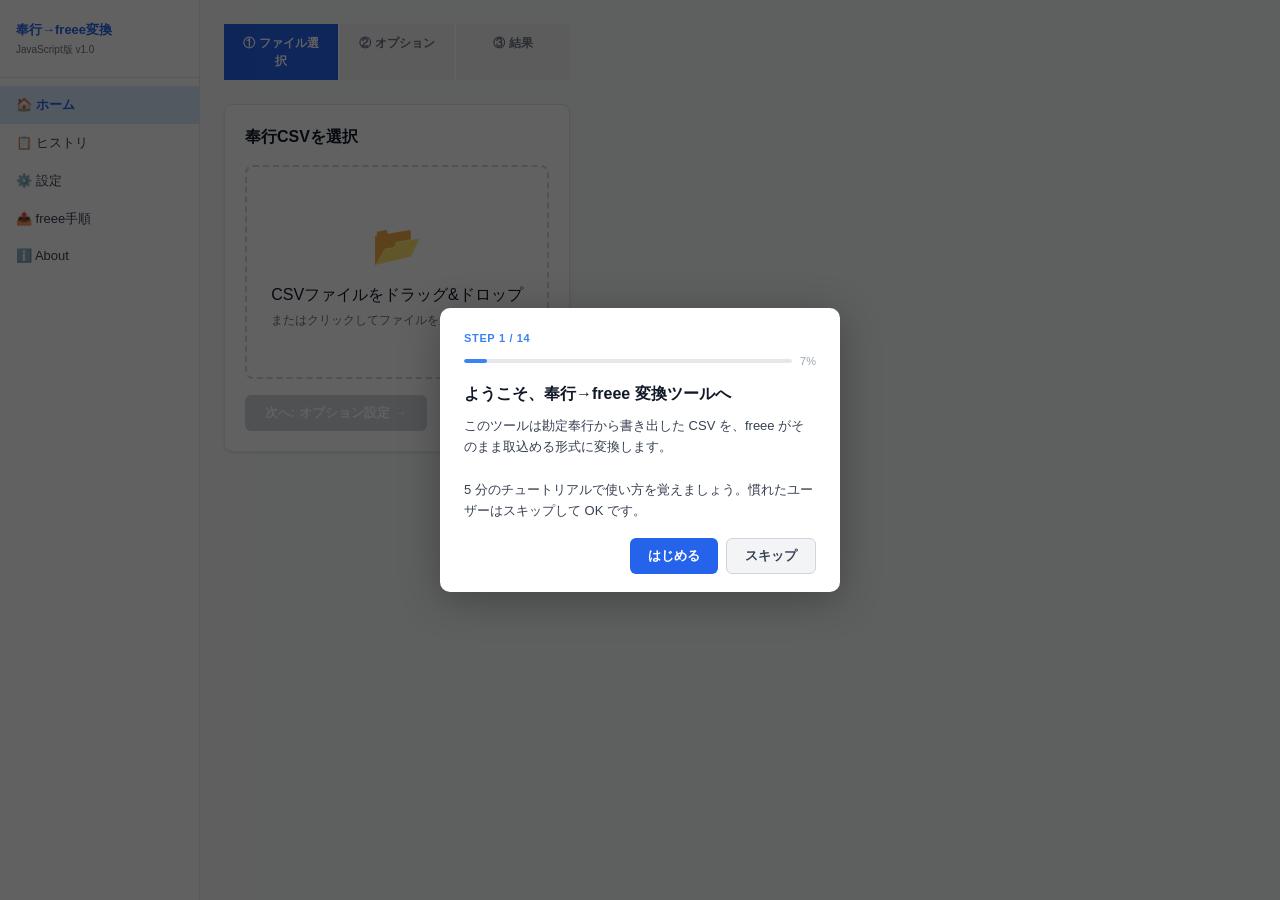
==== commit 01bb612b: "feat: 初回アクセス時オンボーディングチュートリアルを追加 - 14ステップのインタラクティブなツールチップ式チュートリアルを実装 - 初回アクセス時に localStorage.tutorial" ====
--- a/index.html
+++ b/index.html
@@ -253,6 +253,147 @@
     .sidebar { display: none; }
     .main { margin-left: 0; padding: 16px; }
     .form-row { flex-direction: column; }
+  }
+
+  /* =====================================================
+     Tutorial Overlay
+     ===================================================== */
+  #tutorial-overlay {
+    position: fixed;
+    inset: 0;
+    z-index: 9999;
+    pointer-events: auto;
+  }
+  /* 半透明黒マスク (SVG clip-path で対象要素に穴を開ける場合の代替: box-shadow trick) */
+  #tutorial-highlight-box {
+    position: fixed;
+    z-index: 9998;
+    border-radius: 6px;
+    outline: 3px solid #3b82f6;
+    outline-offset: 3px;
+    box-shadow: 0 0 0 9999px rgba(0,0,0,0.62);
+    pointer-events: none;
+    transition: top 0.25s, left 0.25s, width 0.25s, height 0.25s;
+  }
+  /* overlay 背景 (target なし時のフルマスク) */
+  #tutorial-bg {
+    position: fixed;
+    inset: 0;
+    background: rgba(0,0,0,0.62);
+    z-index: 9997;
+    pointer-events: auto;
+  }
+  /* ツールチップ本体 */
+  #tutorial-tooltip {
+    position: fixed;
+    z-index: 10000;
+    background: white;
+    border-radius: 10px;
+    box-shadow: 0 8px 40px rgba(0,0,0,0.28);
+    padding: 22px 24px 18px;
+    max-width: 400px;
+    width: min(400px, calc(100vw - 32px));
+    pointer-events: auto;
+    animation: tutFadeIn 0.18s ease;
+  }
+  @keyframes tutFadeIn {
+    from { opacity: 0; transform: translateY(8px); }
+    to   { opacity: 1; transform: translateY(0); }
+  }
+  #tutorial-tooltip .tut-step-label {
+    font-size: 11px;
+    font-weight: 700;
+    color: #3b82f6;
+    text-transform: uppercase;
+    letter-spacing: 0.06em;
+    margin-bottom: 6px;
+  }
+  #tutorial-tooltip .tut-title {
+    font-size: 16px;
+    font-weight: 700;
+    color: #111827;
+    margin-bottom: 10px;
+    line-height: 1.35;
+  }
+  #tutorial-tooltip .tut-content {
+    font-size: 13px;
+    color: #374151;
+    line-height: 1.65;
+    white-space: pre-wrap;
+    margin-bottom: 16px;
+  }
+  #tutorial-tooltip .tut-content strong {
+    font-weight: 700;
+    color: #111827;
+  }
+  #tutorial-tooltip .tut-buttons {
+    display: flex;
+    gap: 8px;
+    justify-content: flex-end;
+    flex-wrap: wrap;
+  }
+  #tutorial-tooltip .tut-btn {
+    padding: 8px 18px;
+    border-radius: 6px;
+    font-size: 13px;
+    font-weight: 600;
+    cursor: pointer;
+    border: none;
+    transition: background 0.12s;
+  }
+  #tutorial-tooltip .tut-btn-primary {
+    background: #2563eb;
+    color: white;
+  }
+  #tutorial-tooltip .tut-btn-primary:hover { background: #1d4ed8; }
+  #tutorial-tooltip .tut-btn-secondary {
+    background: #f3f4f6;
+    color: #374151;
+    border: 1px solid #d1d5db;
+  }
+  #tutorial-tooltip .tut-btn-secondary:hover { background: #e5e7eb; }
+  #tutorial-tooltip .tut-progress {
+    display: flex;
+    align-items: center;
+    gap: 8px;
+    margin-bottom: 14px;
+  }
+  #tutorial-tooltip .tut-progress-bar {
+    flex: 1;
+    height: 4px;
+    background: #e5e7eb;
+    border-radius: 2px;
+    overflow: hidden;
+  }
+  #tutorial-tooltip .tut-progress-fill {
+    height: 100%;
+    background: #3b82f6;
+    border-radius: 2px;
+    transition: width 0.25s;
+  }
+  #tutorial-tooltip .tut-progress-text {
+    font-size: 11px;
+    color: #9ca3af;
+    white-space: nowrap;
+  }
+  /* 吹き出し三角 */
+  #tutorial-tooltip .tut-arrow {
+    position: absolute;
+    width: 12px;
+    height: 12px;
+    background: white;
+    transform: rotate(45deg);
+    box-shadow: -1px -1px 3px rgba(0,0,0,0.06);
+  }
+  .tut-arrow-top    { top: -6px; }
+  .tut-arrow-bottom { bottom: -6px; }
+  .tut-arrow-left   { left: 20px; }
+  .tut-arrow-right  { right: 20px; }
+  .tut-arrow-center { left: 50%; transform: translateX(-50%) rotate(45deg); }
+  @media (max-width: 480px) {
+    #tutorial-tooltip { padding: 16px 16px 14px; }
+    #tutorial-tooltip .tut-title { font-size: 14px; }
+    #tutorial-tooltip .tut-content { font-size: 12px; }
   }
 </style>
 </head>
@@ -388,6 +529,47 @@
               </div>
             </div>
           </div>
+          <div class="options-group-box" style="margin-top:16px;">
+            <div class="form-group">
+              <label>対象外+税額の対処方法</label>
+              <select id="opt-outside-tax-strategy">
+                <option value="zero-tax">自動: 税額を 0 に強制 (推奨・freee エラー回避)</option>
+                <option value="warn-only">自動: 警告のみ (freee エラー継続)</option>
+                <option value="skip">自動: 該当伝票を除外</option>
+                <option value="custom">対話: 1件ずつ確認</option>
+              </select>
+              <small style="color:#666;">「対象外」税区分に税額が入っている起票 (仮払消費税中間納付等) を補正します。freee は「対象外では税額を入力できません」エラーを返します。</small>
+            </div>
+          </div>
+          <div class="options-group-box" style="margin-top:16px;">
+            <div class="form-group">
+              <label>借貸不一致の対処方法</label>
+              <select id="opt-balance-fill-strategy" onchange="toggleBalanceFillOptions()">
+                <option value="auto-fill">自動: 補完行を追加 (推奨・OBC原本欠陥対処)</option>
+                <option value="warn-only">自動: 警告のみ (変換なし)</option>
+                <option value="skip">自動: 不一致伝票を除外</option>
+                <option value="custom">対話: 1件ずつ確認</option>
+              </select>
+              <small style="color:#666;">奉行原本で借方合計 ≠ 貸方合計の伝票に補完行を追加します。仮受消費税が欠落しているOBC原本欠陥伝票(002193/002820/003305等)への対処。</small>
+            </div>
+            <div id="balance-fill-account-box" style="">
+              <div class="form-group">
+                <label>補完勘定科目</label>
+                <select id="opt-balance-fill-account">
+                  <option value="仮受消費税">仮受消費税 (推奨・OBC原本欠落科目)</option>
+                  <option value="仮払消費税">仮払消費税</option>
+                  <option value="現金過不足">現金過不足</option>
+                  <option value="雑損失">雑損失</option>
+                  <option value="雑収入">雑収入</option>
+                  <option value="__custom__">カスタム入力</option>
+                </select>
+              </div>
+              <div id="balance-fill-custom-account-box" style="display:none;" class="form-group">
+                <label>カスタム勘定科目名</label>
+                <input type="text" id="opt-balance-fill-custom-account" placeholder="例: 雑収入" style="font-family:monospace;">
+              </div>
+            </div>
+          </div>
           <div style="margin-top:16px; display:flex; gap:8px;">
             <button class="btn btn-secondary" onclick="goToStep1()">← 戻る</button>
             <button class="btn btn-primary" id="btn-execute" onclick="executeConversion()">変換実行</button>
@@ -459,6 +641,10 @@
           <li>借貸整合性チェック・監査ログ</li>
         </ul>
         <p style="font-size:11px; color:var(--gray-400); margin-top:16px;">Python版 obc_to_freee.py を完全移植。</p>
+        <div style="margin-top:20px; padding-top:16px; border-top:1px solid var(--gray-200);">
+          <p style="font-size:13px; color:var(--gray-700); margin-bottom:10px;">初めてお使いの方へ — 使い方ガイドをご覧ください:</p>
+          <button class="btn btn-primary" onclick="tutorialRestart()">▶ チュートリアルを再生</button>
+        </div>
       </div>
     </div>
 
@@ -536,6 +722,75 @@
         <button class="btn btn-primary" onclick="kauuriConfirm()">次へ (確定)</button>
       </div>
     </div>
+  </div>
+</div>
+
+<!-- 借貸不一致補完 custom 対話モーダル -->
+<div class="modal-overlay" id="balance-fill-modal" style="display:none;">
+  <div class="modal">
+    <div class="modal-header">
+      <div class="modal-title">借貸不一致補完の確認</div>
+      <div style="display:flex;gap:6px;margin-left:auto;">
+        <button class="btn btn-success btn-sm" onclick="balanceFillModalDownloadCsv()" title="借貸不一致一覧をCSVダウンロード">📥 CSV</button>
+        <button class="btn btn-secondary btn-sm" onclick="balanceFillModalToggleCopy()" title="コピー用テキスト表示">📋 コピー</button>
+      </div>
+    </div>
+    <div id="balance-fill-modal-copy-area" style="display:none;padding:0 20px 8px;">
+      <textarea id="balance-fill-modal-copy-ta" readonly rows="5" style="width:100%;font-size:11px;font-family:monospace;resize:vertical;" onclick="this.select()"></textarea>
+    </div>
+    <div class="modal-body" id="balance-fill-modal-body">
+      <p style="font-size:14px;color:#555;margin-bottom:12px;">以下の借貸不一致伝票について、どう対処するか選択してください。</p>
+    </div>
+    <div class="modal-footer" style="display:flex; justify-content:space-between; gap:8px; flex-wrap:wrap;">
+      <button class="btn btn-secondary" onclick="balanceFillCancel()">← 戻る</button>
+      <div style="display:flex; gap:8px; flex-wrap:wrap;">
+        <button class="btn btn-secondary btn-sm" onclick="balanceFillAutoAll()">全件 自動補完で決定</button>
+        <button class="btn btn-primary" onclick="balanceFillConfirm()">次へ (確定)</button>
+      </div>
+    </div>
+  </div>
+</div>
+
+<!-- 対象外+税額補正 custom 対話モーダル -->
+<div class="modal-overlay" id="outside-tax-modal" style="display:none;">
+  <div class="modal">
+    <div class="modal-header">
+      <div class="modal-title">対象外+税額の補正確認</div>
+      <div style="display:flex;gap:6px;margin-left:auto;">
+        <button class="btn btn-success btn-sm" onclick="outsideTaxModalDownloadCsv()" title="対象外税額一覧をCSVダウンロード">📥 CSV</button>
+        <button class="btn btn-secondary btn-sm" onclick="outsideTaxModalToggleCopy()" title="コピー用テキスト表示">📋 コピー</button>
+      </div>
+    </div>
+    <div id="outside-tax-modal-copy-area" style="display:none;padding:0 20px 8px;">
+      <textarea id="outside-tax-modal-copy-ta" readonly rows="5" style="width:100%;font-size:11px;font-family:monospace;resize:vertical;" onclick="this.select()"></textarea>
+    </div>
+    <div class="modal-body" id="outside-tax-modal-body">
+      <p style="font-size:14px;color:#555;margin-bottom:12px;">以下の「対象外+税額あり」起票について、どう補正するか選択してください。</p>
+    </div>
+    <div class="modal-footer" style="display:flex; justify-content:space-between; gap:8px; flex-wrap:wrap;">
+      <button class="btn btn-secondary" onclick="outsideTaxCancel()">← 戻る</button>
+      <div style="display:flex; gap:8px; flex-wrap:wrap;">
+        <button class="btn btn-secondary btn-sm" onclick="outsideTaxAutoAll()">全件 税額0化で決定</button>
+        <button class="btn btn-primary" onclick="outsideTaxConfirm()">次へ (確定)</button>
+      </div>
+    </div>
+  </div>
+</div>
+
+<!-- Tutorial overlay -->
+<div id="tutorial-bg" style="display:none;"></div>
+<div id="tutorial-highlight-box" style="display:none;"></div>
+<div id="tutorial-overlay" style="display:none;">
+  <div id="tutorial-tooltip">
+    <div class="tut-step-label" id="tut-step-label"></div>
+    <div class="tut-progress">
+      <div class="tut-progress-bar"><div class="tut-progress-fill" id="tut-progress-fill"></div></div>
+      <div class="tut-progress-text" id="tut-progress-text"></div>
+    </div>
+    <div class="tut-title" id="tut-title"></div>
+    <div class="tut-content" id="tut-content"></div>
+    <div class="tut-buttons" id="tut-buttons"></div>
+    <div class="tut-arrow" id="tut-arrow"></div>
   </div>
 </div>
 
@@ -1025,9 +1280,22 @@
 }
 
 // 奉行原本監査
-function auditObcSource(allGroups, dateFrom, dateTo) {
+function auditObcSource(allGroups, dateFrom, dateTo, balanceFillLog) {
   const slipDr = new Map(), slipCr = new Map(), slipDate = new Map();
   const minusKaubai = [];
+
+  // balance fill 済み (slip_no + date) セットを構築
+  // auto-fill/skip 済みのみ除外。keep 伝票は補完されていないため警告に残す
+  const balanceFilledKeys = new Set();
+  if (balanceFillLog && balanceFillLog.length > 0) {
+    for (const entry of balanceFillLog) {
+      if (entry.action === 'auto-fill' || entry.action === 'skip') {
+        const sn = entry.slip_no || '';
+        const dt = entry.date || '';
+        if (sn) balanceFilledKeys.add(sn + '|' + dt);
+      }
+    }
+  }
 
   for (const [key, rows] of allGroups) {
     for (const r of rows) {
@@ -1060,6 +1328,8 @@
     const dr = slipDr.get(k), cr = slipCr.get(k)||0;
     if (dr !== cr) {
       const [date, slipNo] = k.split('|');
+      // balance fill 済みは[要確認]から除外 (Step3「借貸補完結果」セクションに集約)
+      if (balanceFilledKeys.has(slipNo + '|' + date)) continue;
       mismatches.push({slipNo, date, dr, cr});
     }
   }
@@ -1514,6 +1784,55 @@
       kauuriRebateLog = kauuri.rebateLog;
     }
 
+    // 対象外+税額補正: zero-tax / skip / custom 時は処理
+    let outsideTaxLog = [];
+    if (opts.outsideTaxStrategy && opts.outsideTaxStrategy !== 'warn-only') {
+      let outsideTaxCustomChoices = {};
+      if (opts.outsideTaxStrategy === 'custom') {
+        // custom: 候補検出 → モーダル → 件別選択
+        const otMismatches = detectOutsideTaxCandidates(allGroups);
+        if (otMismatches.length > 0) {
+          const modalResult = await showOutsideTaxModal(otMismatches);
+          if (modalResult === null) {
+            goToStep2();
+            return;
+          }
+          outsideTaxCustomChoices = modalResult;
+        }
+      }
+      const ot = applyOutsideTaxStrategy(allGroups, {
+        strategy: opts.outsideTaxStrategy,
+        customChoices: outsideTaxCustomChoices,
+      });
+      allGroups = ot.updatedGroups;
+      outsideTaxLog = ot.outsideTaxLog;
+    }
+
+    // 借貸不一致補完: auto-fill / skip / custom 時は処理
+    let balanceFillLog = [];
+    if (opts.balanceFillStrategy && opts.balanceFillStrategy !== 'warn-only') {
+      let balanceFillCustomChoices = {};
+      if (opts.balanceFillStrategy === 'custom') {
+        // custom: 不一致検出 → モーダル → 件別選択
+        const bfMismatches = detectBalanceFillCandidates(allGroups);
+        if (bfMismatches.length > 0) {
+          const modalResult = await showBalanceFillModal(bfMismatches, opts.balanceFillAccount);
+          if (modalResult === null) {
+            goToStep2();
+            return;
+          }
+          balanceFillCustomChoices = modalResult;
+        }
+      }
+      const bf = applyBalanceFillStrategy(allGroups, {
+        strategy: opts.balanceFillStrategy,
+        fillAccount: opts.balanceFillAccount,
+        customChoices: balanceFillCustomChoices,
+      });
+      allGroups = bf.updatedGroups;
+      balanceFillLog = bf.balanceFillLog;
+    }
+
     // 非課税+税額矛盾の interactive/custom 戦略: モーダルでユーザーに選ばせる
     let effectiveNonTaxableStrategy = opts.nonTaxableStrategy;
     let effectiveNonTaxableCustom = opts.nonTaxableCustom || null;
@@ -1550,8 +1869,8 @@
     const balanceResult = checkSlipBalance(allRows, effectiveKnownMismatches);
     errors.balance = balanceResult.unknown;
 
-    // 奉行原本監査
-    const auditResult = auditObcSource(allGroups, opts.dateFrom, opts.dateTo);
+    // 奉行原本監査 (balance fill 済み伝票を借貸不一致警告から除外)
+    const auditResult = auditObcSource(allGroups, opts.dateFrom, opts.dateTo, balanceFillLog);
 
     // ファイル分割 (上限厳守、戻り値は {files, warnings})
     const splitResult = splitOutputFiles(allRows, slipSizes, opts.rowsPerFile);
@@ -1590,7 +1909,7 @@
       slipCount: allGroups.size, partnerData, dedupAuditLog,
       errors, balanceResult, auditResult, totalSkipped,
       nonTaxableResults: nonTaxableResultsCollector,
-      kauuriRebateLog, allGroups, originalGroups,
+      kauuriRebateLog, outsideTaxLog, balanceFillLog, allGroups, originalGroups,
       opts
     };
 
@@ -1628,6 +1947,18 @@
       kauuriRebateKamoku = v;
     }
   }
+  // 借貸補完の勘定科目解決
+  const balanceFillStrategy = (document.getElementById('opt-balance-fill-strategy') || {value: 'auto-fill'}).value;
+  let balanceFillAccount = '仮受消費税';
+  const bfSel = document.getElementById('opt-balance-fill-account');
+  if (bfSel) {
+    const v = bfSel.value;
+    if (v === '__custom__') {
+      balanceFillAccount = (document.getElementById('opt-balance-fill-custom-account') || {value: ''}).value.trim() || '仮受消費税';
+    } else {
+      balanceFillAccount = v;
+    }
+  }
   return {
     prefix: document.getElementById('opt-prefix').value || 'freee用_仕訳データ_obc変換',
     rowsPerFile: Math.max(100, parseInt(document.getElementById('opt-rows-per-file').value) || 10000),
@@ -1641,6 +1972,9 @@
     knownMismatches,
     kauuriRebateStrategy,
     kauuriRebateKamoku,
+    outsideTaxStrategy: (document.getElementById('opt-outside-tax-strategy') || {value: 'zero-tax'}).value,
+    balanceFillStrategy,
+    balanceFillAccount,
   };
 }
 
@@ -1654,6 +1988,134 @@
   const sel = document.getElementById('opt-kauuri-rebate-kamoku');
   const box = document.getElementById('kauuri-custom-kamoku-box');
   if (sel && box) box.style.display = (sel.value === '__custom__') ? '' : 'none';
+}
+
+function toggleBalanceFillOptions() {
+  const strat = (document.getElementById('opt-balance-fill-strategy') || {value: 'auto-fill'}).value;
+  const box = document.getElementById('balance-fill-account-box');
+  if (box) box.style.display = (strat === 'warn-only') ? 'none' : '';
+}
+
+function toggleBalanceFillCustomAccount() {
+  const sel = document.getElementById('opt-balance-fill-account');
+  const box = document.getElementById('balance-fill-custom-account-box');
+  if (sel && box) box.style.display = (sel.value === '__custom__') ? '' : 'none';
+}
+
+// ===========================================================================
+// 借貸不一致補完変換 (applyBalanceFillStrategy)
+// ===========================================================================
+
+/**
+ * allGroups (Map: key → rows) を走査し、借貸不一致伝票に補完行を追加する。
+ * strategy: 'warn-only' | 'auto-fill' | 'skip' | 'custom'
+ * fillAccount: 補完行の勘定科目。
+ * customChoices: { "slip_no": { action: "auto-fill"|"skip"|"keep" } }
+ * 戻り値: { updatedGroups: Map, balanceFillLog: Array, skipSlips: Set }
+ */
+function applyBalanceFillStrategy(allGroups, opts) {
+  const strategy    = (opts && opts.strategy)     || 'warn-only';
+  const fillAccount = (opts && opts.fillAccount)  || '仮受消費税';
+  const customChoices = (opts && opts.customChoices) || {};
+
+  if (strategy === 'warn-only') return { updatedGroups: allGroups, balanceFillLog: [], skipSlips: new Set() };
+
+  const updatedGroups = new Map();
+  const balanceFillLog = [];
+  const skipSlips = new Set();
+
+  for (const [key, slipRows] of allGroups) {
+    const parts = key.split('\t');
+    const slipNo = parts[1] || '';
+    const dateStr = parts[0] || '';
+
+    // 借貸合計計算
+    let drTotal = 0, crTotal = 0;
+    for (const r of slipRows) {
+      drTotal += parseInt(String(r.drAmount ?? '').trim() || '0', 10) || 0;
+      crTotal += parseInt(String(r.crAmount ?? '').trim() || '0', 10) || 0;
+    }
+
+    if (drTotal === crTotal) {
+      updatedGroups.set(key, slipRows);
+      continue;
+    }
+
+    const diff = drTotal - crTotal;
+
+    // action 決定
+    let action = 'auto-fill';
+    if (strategy === 'custom') {
+      const choice = customChoices[slipNo] || { action: 'auto-fill' };
+      action = choice.action || 'auto-fill';
+    } else if (strategy === 'skip') {
+      action = 'skip';
+    }
+
+    if (action === 'skip') {
+      skipSlips.add(slipNo);
+      balanceFillLog.push({
+        slip_no: slipNo, date: dateStr,
+        dr_total: drTotal, cr_total: crTotal, diff,
+        fill_side: '', fill_amount: 0, fill_kamoku: '', action: 'skip',
+      });
+      // グループをスキップ
+      continue;
+    }
+
+    if (action === 'keep') {
+      updatedGroups.set(key, slipRows);
+      balanceFillLog.push({
+        slip_no: slipNo, date: dateStr,
+        dr_total: drTotal, cr_total: crTotal, diff,
+        fill_side: '', fill_amount: 0, fill_kamoku: '', action: 'keep',
+      });
+      continue;
+    }
+
+    // auto-fill: 補完行追加
+    // diff > 0 → 借方超過 → 貸方に補完
+    // diff < 0 → 貸方超過 → 借方に補完
+    const fillAmount = Math.abs(diff);
+    const fillSide = diff > 0 ? '貸方' : '借方';
+    const tmpl = slipRows[0];
+
+    const fillRow = {
+      date: tmpl.date || dateStr,
+      slipNo: slipNo,
+      summary: tmpl.summary || '',
+      drKamoku:     fillSide === '借方' ? fillAccount : '',
+      drHojo:       '',
+      drBumon:      fillSide === '借方' ? (tmpl.drBumon || '') : '',
+      drAmount:     fillSide === '借方' ? String(fillAmount) : '',
+      drTaxCode:    fillSide === '借方' ? '対象外' : '',
+      drTaxLabel:   fillSide === '借方' ? '対象外' : '',
+      drTaxLabelRaw: fillSide === '借方' ? '対象外' : '',
+      drTaxAmount:  fillSide === '借方' ? '0' : '',
+      drPartner:    '',
+      drPartnerCode:'',
+      crKamoku:     fillSide === '貸方' ? fillAccount : '',
+      crHojo:       '',
+      crBumon:      fillSide === '貸方' ? (tmpl.crBumon || '') : '',
+      crAmount:     fillSide === '貸方' ? String(fillAmount) : '',
+      crTaxCode:    fillSide === '貸方' ? '対象外' : '',
+      crTaxLabel:   fillSide === '貸方' ? '対象外' : '',
+      crTaxLabelRaw: fillSide === '貸方' ? '対象外' : '',
+      crTaxAmount:  fillSide === '貸方' ? '0' : '',
+      crPartner:    '',
+      crPartnerCode:'',
+    };
+
+    updatedGroups.set(key, [...slipRows, fillRow]);
+    balanceFillLog.push({
+      slip_no: slipNo, date: dateStr,
+      dr_total: drTotal, cr_total: crTotal, diff,
+      fill_side: fillSide, fill_amount: fillAmount, fill_kamoku: fillAccount,
+      action: 'auto-fill',
+    });
+  }
+
+  return { updatedGroups, balanceFillLog, skipSlips };
 }
 
 // ===========================================================================
@@ -1922,9 +2384,13 @@
 let _dedupModalData = null;   // { sameNameGroups, allGroups }
 let _nontaxModalData = null;  // mismatches array
 let _kauuriModalData = null;  // candidates array
+let _balanceFillModalData = null;  // mismatches array
+let _outsideTaxModalData = null;   // mismatches array
 let _dedupModalCopyVisible = false;
 let _nontaxModalCopyVisible = false;
 let _kauuriModalCopyVisible = false;
+let _balanceFillModalCopyVisible = false;
+let _outsideTaxModalCopyVisible = false;
 
 // ===========================================================================
 // dedup モーダル CSV/コピー (モーダル内)
@@ -1994,13 +2460,13 @@
 // ===========================================================================
 
 function buildNontaxModalCsv(mismatches) {
-  const headers = ['伝票No', '日付', '借/貸', '借方科目', '貸方科目', '金額', '税額', '元税区分', '摘要'];
+  const headers = ['伝票No', '日付', '借/貸', '勘定科目', '金額', '税額', '元税区分', '摘要'];
   const lines = [headers.join(',')];
   (mismatches || []).forEach(m => {
     const cells = [
       m.slip_no || '', m.date || '', m.side || '',
-      m.kamoku || '', '',
-      String(m.amount || ''), String(m.tax_amount || ''),
+      m.kamoku || '',
+      m.amount == null ? '' : String(m.amount), m.tax_amount == null ? '' : String(m.tax_amount),
       m.tax_label || '', m.summary || '',
     ].map(v => `"${String(v).replace(/"/g, '""')}"`);
     lines.push(cells.join(','));
@@ -2009,13 +2475,13 @@
 }
 
 function buildNontaxModalTabText(mismatches) {
-  const headers = ['伝票No', '日付', '借/貸', '借方科目', '貸方科目', '金額', '税額', '元税区分', '摘要'];
+  const headers = ['伝票No', '日付', '借/貸', '勘定科目', '金額', '税額', '元税区分', '摘要'];
   const lines = [headers.join('\t')];
   (mismatches || []).forEach(m => {
     lines.push([
       m.slip_no || '', m.date || '', m.side || '',
-      m.kamoku || '', '',
-      String(m.amount || ''), String(m.tax_amount || ''),
+      m.kamoku || '',
+      m.amount == null ? '' : String(m.amount), m.tax_amount == null ? '' : String(m.tax_amount),
       m.tax_label || '', m.summary || '',
     ].join('\t'));
   });
@@ -2056,7 +2522,7 @@
     const cells = [
       m.slip_no || '', m.date || '', m.side || '',
       m.orig_kamoku || '',
-      String(m.amount || ''), '',
+      m.amount == null ? '' : String(m.amount), '',
       taxLabel, m.summary || '',
     ].map(v => `"${String(v).replace(/"/g, '""')}"`);
     lines.push(cells.join(','));
@@ -2072,7 +2538,7 @@
     lines.push([
       m.slip_no || '', m.date || '', m.side || '',
       m.orig_kamoku || '',
-      String(m.amount || ''), '',
+      m.amount == null ? '' : String(m.amount), '',
       taxLabel, m.summary || '',
     ].join('\t'));
   });
@@ -2541,6 +3007,162 @@
 }
 
 // ===========================================================================
+// 借貸不一致補完 モーダル
+// ===========================================================================
+
+/**
+ * allGroups から借貸不一致伝票を検出して候補リストを返す。
+ * 戻り値: [{slip_no, date, dr_total, cr_total, diff}, ...]
+ */
+function detectBalanceFillCandidates(allGroups) {
+  const results = [];
+  for (const [key, rows] of allGroups) {
+    const parts = key.split('\t');
+    const slipNo = parts[1] || '';
+    const dateStr = parts[0] || '';
+    let drTotal = 0, crTotal = 0;
+    for (const r of rows) {
+      drTotal += parseInt(String(r.drAmount ?? '').trim() || '0', 10) || 0;
+      crTotal += parseInt(String(r.crAmount ?? '').trim() || '0', 10) || 0;
+    }
+    if (drTotal !== crTotal) {
+      results.push({
+        slip_no: slipNo, date: dateStr,
+        dr_total: drTotal, cr_total: crTotal, diff: drTotal - crTotal,
+      });
+    }
+  }
+  return results;
+}
+
+function buildBalanceFillModalCsv(mismatches) {
+  const headers = ['伝票No', '日付', '借方合計', '貸方合計', '差'];
+  const lines = [headers.join(',')];
+  (mismatches || []).forEach(m => {
+    const sign = (m.diff >= 0) ? '+' : '';
+    const cells = [
+      m.slip_no || '', m.date || '',
+      String(m.dr_total || 0), String(m.cr_total || 0),
+      sign + String(m.diff || 0),
+    ].map(v => `"${String(v).replace(/"/g, '""')}"`);
+    lines.push(cells.join(','));
+  });
+  return lines.join('\r\n');
+}
+
+function buildBalanceFillModalTabText(mismatches) {
+  const headers = ['伝票No', '日付', '借方合計', '貸方合計', '差'];
+  const lines = [headers.join('\t')];
+  (mismatches || []).forEach(m => {
+    const sign = (m.diff >= 0) ? '+' : '';
+    lines.push([
+      m.slip_no || '', m.date || '',
+      String(m.dr_total || 0), String(m.cr_total || 0),
+      sign + String(m.diff || 0),
+    ].join('\t'));
+  });
+  return lines.join('\n');
+}
+
+function balanceFillModalDownloadCsv() {
+  if (!_balanceFillModalData) return;
+  const csv = buildBalanceFillModalCsv(_balanceFillModalData);
+  const today = new Date().toISOString().slice(0, 10).replace(/-/g, '');
+  const blob = new Blob(['﻿' + csv], { type: 'text/csv;charset=utf-8;' });
+  const url = URL.createObjectURL(blob);
+  const a = document.createElement('a');
+  a.href = url; a.download = `借貸不一致一覧_${today}.csv`; a.click();
+  setTimeout(() => URL.revokeObjectURL(url), 1000);
+}
+
+function balanceFillModalToggleCopy() {
+  if (!_balanceFillModalData) return;
+  _balanceFillModalCopyVisible = !_balanceFillModalCopyVisible;
+  const area = document.getElementById('balance-fill-modal-copy-area');
+  const ta   = document.getElementById('balance-fill-modal-copy-ta');
+  if (area) area.style.display = _balanceFillModalCopyVisible ? '' : 'none';
+  if (_balanceFillModalCopyVisible && ta) {
+    if (!ta.value) ta.value = buildBalanceFillModalTabText(_balanceFillModalData);
+    ta.select();
+  }
+}
+
+function showBalanceFillModal(candidates, defaultFillAccount) {
+  return new Promise((resolve) => {
+    const modal = document.getElementById('balance-fill-modal');
+    const body  = document.getElementById('balance-fill-modal-body');
+
+    _balanceFillModalData = candidates;
+    _balanceFillModalCopyVisible = false;
+    const copyArea = document.getElementById('balance-fill-modal-copy-area');
+    const copyTa   = document.getElementById('balance-fill-modal-copy-ta');
+    if (copyArea) copyArea.style.display = 'none';
+    if (copyTa) copyTa.value = '';
+
+    body.innerHTML = '<p style="font-size:14px;color:#555;margin-bottom:12px;">以下の借貸不一致伝票について、どう対処するか選択してください。</p>'
+      + candidates.map((m, idx) => {
+      const radioName = `bf_${idx}`;
+      const sign = (m.diff >= 0) ? '+' : '';
+      const fillSide = m.diff > 0 ? '貸方' : '借方';
+      return `
+        <div class="dedup-card" data-key="${escAttr(m.slip_no)}" data-idx="${idx}">
+          <div class="dedup-card-name">伝票 No.${escHtml(m.slip_no)} (${escHtml(m.date)})</div>
+          <div style="margin:8px 0; font-size:14px; color:#555">
+            借方合計: <strong>${m.dr_total.toLocaleString()}</strong> / 貸方合計: <strong>${m.cr_total.toLocaleString()}</strong> / 差: <strong style="color:var(--orange)">${sign}${m.diff.toLocaleString()}</strong>
+            → <span style="color:var(--blue)">${fillSide}に ${Math.abs(m.diff).toLocaleString()}円 (${escHtml(defaultFillAccount||'仮受消費税')}) 補完予定</span>
+          </div>
+          <div class="radio-options">
+            <label><input type="radio" name="${radioName}" value="auto-fill" checked> 補完行を追加 (推奨)</label>
+            <label><input type="radio" name="${radioName}" value="skip"> この伝票を除外</label>
+            <label><input type="radio" name="${radioName}" value="keep"> 変更なし (不一致のまま)</label>
+          </div>
+        </div>`;
+    }).join('');
+
+    window._balanceFillResolve = (autoAll) => {
+      modal.style.display = 'none';
+      if (autoAll === 'cancel') { resolve(null); return; }
+      const choices = {};
+      const cards = body.querySelectorAll('.dedup-card');
+      cards.forEach(card => {
+        const slipNo = card.dataset.key;
+        if (autoAll) {
+          choices[slipNo] = { action: 'auto-fill' };
+        } else {
+          const checked = card.querySelector('input[type=radio]:checked');
+          choices[slipNo] = { action: checked ? checked.value : 'auto-fill' };
+        }
+      });
+      resolve(choices);
+    };
+
+    modal.style.display = 'flex';
+  });
+}
+
+function balanceFillAutoAll() {
+  if (window._balanceFillResolve) {
+    const r = window._balanceFillResolve;
+    window._balanceFillResolve = null;
+    r(true);
+  }
+}
+function balanceFillConfirm() {
+  if (window._balanceFillResolve) {
+    const r = window._balanceFillResolve;
+    window._balanceFillResolve = null;
+    r(false);
+  }
+}
+function balanceFillCancel() {
+  if (window._balanceFillResolve) {
+    const r = window._balanceFillResolve;
+    window._balanceFillResolve = null;
+    r('cancel');
+  }
+}
+
+// ===========================================================================
 // 結果レンダリング
 // ===========================================================================
 
@@ -2642,6 +3264,8 @@
     <div id="dedup-result-section-anchor"></div>
     <div id="kauuri-rebate-result-section-anchor"></div>
     <div id="nontax-result-section-anchor"></div>
+    <div id="outside-tax-result-section-anchor"></div>
+    <div id="balance-fill-result-section-anchor"></div>
     ${howtoHTML}`;
 
   // 初期タブのテーブルを描画
@@ -2660,6 +3284,16 @@
   // 非課税対処結果セクション
   if (r.nonTaxableResults && r.nonTaxableResults.length > 0) {
     renderNonTaxableResultsSection(r.nonTaxableResults, r.outputFiles);
+  }
+
+  // 対象外+税額補正結果セクション
+  if (r.outsideTaxLog && r.outsideTaxLog.length > 0) {
+    renderOutsideTaxResultsSection(r.outsideTaxLog, r.outputFiles);
+  }
+
+  // 借貸補完対処結果セクション
+  if (r.balanceFillLog && r.balanceFillLog.length > 0) {
+    renderBalanceFillResultsSection(r.balanceFillLog, r.outputFiles);
   }
 }
 
@@ -2673,7 +3307,7 @@
   // 伝票No セル: クリックでモーダルを開く (allGroups があれば)
   function slipNoCell(slipNo, date) {
     if (!hasSlipDetails) return escHtml(slipNo);
-    return `<button class="slip-detail-btn" onclick="showSlipDetail(${JSON.stringify(slipNo)},${JSON.stringify(date)})">${escHtml(slipNo)}</button>`;
+    return `<button class="slip-detail-btn" onclick="showSlipDetail(${escHtml(JSON.stringify(slipNo))},${escHtml(JSON.stringify(date))})">${escHtml(slipNo)}</button>`;
   }
 
   // 1. 借貸不一致 (奉行原本)
@@ -2707,6 +3341,9 @@
     sections.push({title:'[参考情報 ※件数外] 非仕入+税額あり (freeeエラーなし・対処任意)', count: audit.businessReview.length, type:'info', isRef: true,
       body:`<table class="audit-table"><thead><tr><th>伝票No</th><th>日付</th><th>借/貸</th><th>本体</th><th>税額</th><th>摘要</th></tr></thead><tbody>${rows}</tbody></table>`});
   }
+
+  // [要確認] 借貸不一致補完セクションは監査ログに出さない
+  // (Step3「借貸補完結果」セクションに集約済み。補完済み伝票はaudit.mismatchesから除外済み)
 
   // 取引先 A: 同コード異名
   if (r.partnerData && r.partnerData.multiNameDetails.length > 0) {
@@ -2978,6 +3615,620 @@
 }
 
 // ===========================================================================
+// 借貸補完対処結果セクション (Step3)
+// ===========================================================================
+
+function renderBalanceFillResultsSection(results, outputFiles) {
+  const existing = document.getElementById('balance-fill-result-section');
+  if (existing) existing.remove();
+  if (!results || results.length === 0) return;
+
+  const firstOutput = outputFiles && outputFiles.length > 0 ? outputFiles[0].name : '';
+  const baseName = firstOutput.replace(/\.[^.]+$/, '') || '変換結果';
+  const today = new Date().toISOString().slice(0, 10).replace(/-/g, '');
+  const csvFilename = `借貸補完結果_${baseName}_${today}.csv`;
+
+  const anchor = document.getElementById('nontax-result-section-anchor');
+
+  const section = document.createElement('div');
+  section.id = 'balance-fill-result-section';
+  section.className = 'card';
+  section.style.marginBottom = '8px';
+
+  const headerDiv = document.createElement('div');
+  headerDiv.className = 'audit-header audit-section expanded';
+  headerDiv.style.cssText = 'cursor:pointer;user-select:none;display:flex;align-items:center;gap:8px;padding:10px 14px;background:var(--gray-50);';
+  const filled = results.filter(e => e.action === 'auto-fill').length;
+  const skipped = results.filter(e => e.action === 'skip').length;
+  const kept = results.filter(e => e.action === 'keep').length;
+  headerDiv.innerHTML = `
+    <span class="audit-title" style="font-size:13px;font-weight:600;flex:1;">借貸補完結果</span>
+    <span class="audit-badge" style="background:#e0f2fe;color:#0369a1;padding:2px 8px;border-radius:10px;font-size:11px;font-weight:700;">${results.length} 件 (補完: ${filled} / 除外: ${skipped} / 維持: ${kept})</span>
+    <span class="audit-chevron" style="font-size:12px;color:var(--gray-500);transition:transform 0.2s;transform:rotate(180deg);">▲</span>`;
+
+  const bodyDiv = document.createElement('div');
+  bodyDiv.className = 'audit-body open';
+  bodyDiv.style.cssText = 'padding:12px 14px;border-top:1px solid var(--gray-200);';
+
+  const btnRow = document.createElement('div');
+  btnRow.style.cssText = 'display:flex;gap:8px;margin-bottom:12px;flex-wrap:wrap;';
+
+  const btnDl = document.createElement('a');
+  btnDl.className = 'btn btn-success btn-sm';
+  btnDl.style.cssText = 'padding:6px 14px;font-size:13px;cursor:pointer;';
+  btnDl.innerHTML = `<svg viewBox="0 0 24 24" fill="none" stroke="currentColor" stroke-width="2" style="width:14px;height:14px;margin-right:4px;">
+    <path d="M21 15v4a2 2 0 0 1-2 2H5a2 2 0 0 1-2-2v-4"/>
+    <polyline points="7 10 12 15 17 10"/>
+    <line x1="12" y1="15" x2="12" y2="3"/>
+  </svg>CSVダウンロード`;
+  btnDl.addEventListener('click', (e) => {
+    e.preventDefault();
+    const csvContent = buildBalanceFillCsv(results);
+    const bom = '﻿';
+    const blob = new Blob([bom + csvContent], { type: 'text/csv;charset=utf-8;' });
+    const url = URL.createObjectURL(blob);
+    const a = document.createElement('a');
+    a.href = url; a.download = csvFilename; a.click();
+    URL.revokeObjectURL(url);
+  });
+
+  const btnCopy = document.createElement('button');
+  btnCopy.className = 'btn btn-secondary btn-sm';
+  btnCopy.style.cssText = 'padding:6px 14px;font-size:13px;';
+  btnCopy.textContent = 'テキストエリアを開く / 閉じる';
+  let taVisible = false;
+  const ta = document.createElement('textarea');
+  ta.readOnly = true; ta.rows = 8;
+  ta.style.cssText = 'width:100%;font-size:12px;font-family:monospace;margin-top:8px;display:none;resize:vertical;';
+  ta.value = buildBalanceFillTabText(results);
+  btnCopy.addEventListener('click', () => {
+    taVisible = !taVisible;
+    ta.style.display = taVisible ? 'block' : 'none';
+    if (taVisible) ta.select();
+  });
+
+  btnRow.appendChild(btnDl); btnRow.appendChild(btnCopy);
+  bodyDiv.appendChild(btnRow); bodyDiv.appendChild(ta);
+
+  const table = document.createElement('table');
+  table.className = 'audit-table';
+  table.innerHTML = `
+    <thead><tr>
+      <th>伝票No</th><th>日付</th><th>借方合計</th><th>貸方合計</th><th>差</th>
+      <th>処理</th><th>補完側</th><th>補完金額</th><th>補完科目</th>
+    </tr></thead>`;
+  const tbody = document.createElement('tbody');
+  results.forEach(row => {
+    const tr = document.createElement('tr');
+    const diff = row.diff != null ? row.diff : (row.dr_total - row.cr_total);
+    const sign = diff >= 0 ? '+' : '';
+    const actionLabel = {
+      'auto-fill': '補完行追加',
+      'skip': '伝票除外',
+      'keep': '変更なし',
+    }[row.action] || row.action || '';
+    tr.innerHTML = `
+      <td>${escHtml(row.slip_no || '')}</td>
+      <td>${escHtml(row.date || '')}</td>
+      <td style="text-align:right">${(row.dr_total||0).toLocaleString()}</td>
+      <td style="text-align:right">${(row.cr_total||0).toLocaleString()}</td>
+      <td style="text-align:right;color:${Math.abs(diff)>0?'var(--orange)':''}">${sign}${diff.toLocaleString()}</td>
+      <td style="color:${row.action==='auto-fill'?'var(--blue)':row.action==='skip'?'var(--orange)':'var(--gray-500)'}">${escHtml(actionLabel)}</td>
+      <td>${escHtml(row.fill_side || '')}</td>
+      <td style="text-align:right">${row.fill_amount ? row.fill_amount.toLocaleString() : ''}</td>
+      <td><strong>${escHtml(row.fill_kamoku || '')}</strong></td>`;
+    tbody.appendChild(tr);
+  });
+  table.appendChild(tbody);
+  bodyDiv.appendChild(table);
+
+  const chevron = headerDiv.querySelector('.audit-chevron');
+  headerDiv.addEventListener('click', () => {
+    const open = bodyDiv.classList.toggle('open');
+    chevron.style.transform = open ? 'rotate(180deg)' : 'rotate(0deg)';
+  });
+
+  section.appendChild(headerDiv); section.appendChild(bodyDiv);
+
+  if (anchor) {
+    anchor.parentNode.insertBefore(section, anchor);
+  } else {
+    document.getElementById('result-content').appendChild(section);
+  }
+}
+
+// ===========================================================================
+// 対象外+税額補正ロジック
+// ===========================================================================
+
+/**
+ * allGroups から「税区分=対象外」かつ「税額>0」の行を検出して返す。
+ * 戻り値: [{slip_no, date, side, kamoku, amount, tax_amount, summary}, ...]
+ */
+function detectOutsideTaxCandidates(allGroups) {
+  const results = [];
+  for (const [key, slipRows] of allGroups) {
+    const [date, slipNo] = Array.isArray(key) ? key : [key, key];
+    for (const r of slipRows) {
+      const drTaxCode = r.drTaxCode || '';
+      const drTaxAmt = parseInt(String(r.drTaxAmount || '0').trim() || '0', 10);
+      if (drTaxCode === '対象外' && drTaxAmt !== 0) {
+        results.push({
+          slip_no: slipNo, date,
+          side: '借方',
+          kamoku: r.drKamoku || '',
+          amount: String(r.drAmount || ''),
+          tax_amount: String(r.drTaxAmount || '0'),
+          summary: r.summary || '',
+        });
+      }
+      const crTaxCode = r.crTaxCode || '';
+      const crTaxAmt = parseInt(String(r.crTaxAmount || '0').trim() || '0', 10);
+      if (crTaxCode === '対象外' && crTaxAmt !== 0) {
+        results.push({
+          slip_no: slipNo, date,
+          side: '貸方',
+          kamoku: r.crKamoku || '',
+          amount: String(r.crAmount || ''),
+          tax_amount: String(r.crTaxAmount || '0'),
+          summary: r.summary || '',
+        });
+      }
+    }
+  }
+  return results;
+}
+
+/**
+ * 対象外+税額補正を適用する。
+ * opts: { strategy: 'zero-tax'|'skip'|'custom'|'warn-only', customChoices: {} }
+ * 戻り値: { updatedGroups: Map, outsideTaxLog: Array, skipSlips: Set }
+ */
+function applyOutsideTaxStrategy(allGroups, opts) {
+  const strategy = opts.strategy || 'zero-tax';
+  const customChoices = opts.customChoices || {};
+
+  if (strategy === 'warn-only') {
+    return { updatedGroups: allGroups, outsideTaxLog: [], skipSlips: new Set() };
+  }
+
+  // skip 対象伝票を収集
+  const skipSlipNos = new Set();
+  if (strategy === 'skip') {
+    // すべての対象外+税額行の伝票を skip
+    for (const [key, slipRows] of allGroups) {
+      const [, slipNo] = Array.isArray(key) ? key : [key, key];
+      for (const r of slipRows) {
+        const drTaxCode = r.drTaxCode || '';
+        const drTaxAmt = parseInt(String(r.drTaxAmount || '0').trim() || '0', 10);
+        if (drTaxCode === '対象外' && drTaxAmt !== 0) { skipSlipNos.add(slipNo); }
+        const crTaxCode = r.crTaxCode || '';
+        const crTaxAmt = parseInt(String(r.crTaxAmount || '0').trim() || '0', 10);
+        if (crTaxCode === '対象外' && crTaxAmt !== 0) { skipSlipNos.add(slipNo); }
+      }
+    }
+  } else if (strategy === 'custom') {
+    for (const [choiceKey, choice] of Object.entries(customChoices)) {
+      if (choice.action === 'skip') {
+        const parts = choiceKey.split('_');
+        if (parts.length >= 2) skipSlipNos.add(parts.slice(0, -1).join('_'));
+      }
+    }
+  }
+
+  const updatedGroups = new Map();
+  const outsideTaxLog = [];
+  const skipSlips = new Set();
+
+  for (const [key, slipRows] of allGroups) {
+    const [date, slipNo] = Array.isArray(key) ? key : [key, key];
+
+    if (skipSlipNos.has(slipNo)) {
+      skipSlips.add(slipNo);
+      // ログ記録
+      for (const r of slipRows) {
+        const drTaxCode = r.drTaxCode || '';
+        const drTaxAmt = parseInt(String(r.drTaxAmount || '0').trim() || '0', 10);
+        if (drTaxCode === '対象外' && drTaxAmt !== 0) {
+          outsideTaxLog.push({
+            slip_no: slipNo, date, side: '借方',
+            kamoku: r.drKamoku || '', amount: String(r.drAmount || ''),
+            orig_tax_amount: drTaxAmt, corrected_tax_amount: drTaxAmt,
+            action: 'skip', summary: r.summary || '',
+          });
+        }
+        const crTaxCode = r.crTaxCode || '';
+        const crTaxAmt = parseInt(String(r.crTaxAmount || '0').trim() || '0', 10);
+        if (crTaxCode === '対象外' && crTaxAmt !== 0) {
+          outsideTaxLog.push({
+            slip_no: slipNo, date, side: '貸方',
+            kamoku: r.crKamoku || '', amount: String(r.crAmount || ''),
+            orig_tax_amount: crTaxAmt, corrected_tax_amount: crTaxAmt,
+            action: 'skip', summary: r.summary || '',
+          });
+        }
+      }
+      continue;  // updated_groups に追加しない
+    }
+
+    const newRows = [];
+    for (const r of slipRows) {
+      const row = Object.assign({}, r);
+
+      // 借方側
+      const drTaxCode = r.drTaxCode || '';
+      const drTaxAmt = parseInt(String(r.drTaxAmount || '0').trim() || '0', 10);
+      if (drTaxCode === '対象外' && drTaxAmt !== 0) {
+        let act = 'zero-tax';
+        if (strategy === 'custom') {
+          act = (customChoices[`${slipNo}_借方`] || {}).action || 'zero-tax';
+        }
+        if (act === 'zero-tax') row.drTaxAmount = '0';
+        outsideTaxLog.push({
+          slip_no: slipNo, date, side: '借方',
+          kamoku: r.drKamoku || '', amount: String(r.drAmount || ''),
+          orig_tax_amount: drTaxAmt,
+          corrected_tax_amount: act === 'zero-tax' ? 0 : drTaxAmt,
+          action: act, summary: r.summary || '',
+        });
+      }
+
+      // 貸方側
+      const crTaxCode = r.crTaxCode || '';
+      const crTaxAmt = parseInt(String(r.crTaxAmount || '0').trim() || '0', 10);
+      if (crTaxCode === '対象外' && crTaxAmt !== 0) {
+        let act = 'zero-tax';
+        if (strategy === 'custom') {
+          act = (customChoices[`${slipNo}_貸方`] || {}).action || 'zero-tax';
+        }
+        if (act === 'zero-tax') row.crTaxAmount = '0';
+        outsideTaxLog.push({
+          slip_no: slipNo, date, side: '貸方',
+          kamoku: r.crKamoku || '', amount: String(r.crAmount || ''),
+          orig_tax_amount: crTaxAmt,
+          corrected_tax_amount: act === 'zero-tax' ? 0 : crTaxAmt,
+          action: act, summary: r.summary || '',
+        });
+      }
+
+      newRows.push(row);
+    }
+    updatedGroups.set(key, newRows);
+  }
+
+  return { updatedGroups, outsideTaxLog, skipSlips };
+}
+
+// ===========================================================================
+// outside-tax モーダル CSV/コピー (モーダル内)
+// ===========================================================================
+
+function buildOutsideTaxModalCsv(mismatches) {
+  const headers = ['伝票No', '日付', '借/貸', '科目', '金額', '税額', '摘要'];
+  const lines = [headers.join(',')];
+  (mismatches || []).forEach(m => {
+    const cells = [
+      m.slip_no || '', m.date || '', m.side || '',
+      m.kamoku || '',
+      m.amount == null ? '' : String(m.amount),
+      m.tax_amount == null ? '' : String(m.tax_amount),
+      m.summary || '',
+    ].map(v => `"${String(v).replace(/"/g, '""')}"`);
+    lines.push(cells.join(','));
+  });
+  return lines.join('\r\n');
+}
+
+function buildOutsideTaxModalTabText(mismatches) {
+  const headers = ['伝票No', '日付', '借/貸', '科目', '金額', '税額', '摘要'];
+  const lines = [headers.join('\t')];
+  (mismatches || []).forEach(m => {
+    lines.push([
+      m.slip_no || '', m.date || '', m.side || '',
+      m.kamoku || '',
+      m.amount == null ? '' : String(m.amount),
+      m.tax_amount == null ? '' : String(m.tax_amount),
+      m.summary || '',
+    ].join('\t'));
+  });
+  return lines.join('\n');
+}
+
+function outsideTaxModalDownloadCsv() {
+  if (!_outsideTaxModalData) return;
+  const today = new Date().toISOString().slice(0, 10).replace(/-/g, '');
+  const fname = `対象外税額一覧_${today}.csv`;
+  const csv = buildOutsideTaxModalCsv(_outsideTaxModalData);
+  const blob = new Blob(['﻿' + csv], { type: 'text/csv;charset=utf-8;' });
+  downloadBlob(blob, fname);
+}
+
+function outsideTaxModalToggleCopy() {
+  if (!_outsideTaxModalData) return;
+  _outsideTaxModalCopyVisible = !_outsideTaxModalCopyVisible;
+  const area = document.getElementById('outside-tax-modal-copy-area');
+  const ta   = document.getElementById('outside-tax-modal-copy-ta');
+  if (area) area.style.display = _outsideTaxModalCopyVisible ? '' : 'none';
+  if (_outsideTaxModalCopyVisible && ta) {
+    if (!ta.value) ta.value = buildOutsideTaxModalTabText(_outsideTaxModalData);
+    ta.select();
+  }
+}
+
+function buildOutsideTaxCard(m, idx) {
+  const key = `${m.slip_no}_${m.side}`;
+  return `
+    <div class="dedup-card" style="margin-bottom:12px;">
+      <div style="font-weight:600;margin-bottom:6px;">
+        伝票 No.${escHtml(m.slip_no)} / ${escHtml(m.date)} / ${escHtml(m.side)}
+        — 科目: ${escHtml(m.kamoku)} / 金額: ${Number(m.amount||0).toLocaleString()} / 税額: ${Number(m.tax_amount||0).toLocaleString()}
+      </div>
+      ${m.summary ? `<div style="font-size:12px;color:#666;margin-bottom:6px;">摘要: ${escHtml(m.summary)}</div>` : ''}
+      <div class="radio-options">
+        <label>
+          <input type="radio" name="ot_${escAttr(key)}" value="zero-tax" checked>
+          税額0化 (推奨・freee エラー回避)
+        </label>
+        <label>
+          <input type="radio" name="ot_${escAttr(key)}" value="skip">
+          除外 (この伝票を変換から除外)
+        </label>
+        <label>
+          <input type="radio" name="ot_${escAttr(key)}" value="keep">
+          そのまま (警告のみ・freee エラー継続)
+        </label>
+      </div>
+    </div>`;
+}
+
+function collectOutsideTaxChoices() {
+  const choices = {};
+  if (!_outsideTaxModalData) return choices;
+  _outsideTaxModalData.forEach(m => {
+    const key = `${m.slip_no}_${m.side}`;
+    const radios = document.querySelectorAll(`input[name="ot_${CSS.escape(key)}"]`);
+    let action = 'zero-tax';
+    radios.forEach(r => { if (r.checked) action = r.value; });
+    choices[key] = { action };
+  });
+  return choices;
+}
+
+let _outsideTaxModalResolve = null;
+
+function showOutsideTaxModal(mismatches) {
+  return new Promise((resolve) => {
+    _outsideTaxModalResolve = resolve;
+    _outsideTaxModalData = mismatches;
+    _outsideTaxModalCopyVisible = false;
+    const copyArea = document.getElementById('outside-tax-modal-copy-area');
+    const copyTa   = document.getElementById('outside-tax-modal-copy-ta');
+    if (copyArea) copyArea.style.display = 'none';
+    if (copyTa) copyTa.value = '';
+
+    const body = document.getElementById('outside-tax-modal-body');
+    body.innerHTML = `<p style="font-size:14px;color:#555;margin-bottom:12px;">以下の「対象外+税額あり」起票について、どう補正するか選択してください。</p>`
+      + mismatches.map((m, i) => buildOutsideTaxCard(m, i)).join('');
+    document.getElementById('outside-tax-modal').style.display = 'flex';
+  });
+}
+
+function outsideTaxCancel() {
+  document.getElementById('outside-tax-modal').style.display = 'none';
+  if (_outsideTaxModalResolve) { _outsideTaxModalResolve(null); _outsideTaxModalResolve = null; }
+}
+
+function outsideTaxAutoAll() {
+  if (!_outsideTaxModalData) return;
+  _outsideTaxModalData.forEach(m => {
+    const key = `${m.slip_no}_${m.side}`;
+    const radios = document.querySelectorAll(`input[name="ot_${CSS.escape(key)}"]`);
+    radios.forEach(r => { r.checked = (r.value === 'zero-tax'); });
+  });
+}
+
+function outsideTaxConfirm() {
+  const choices = collectOutsideTaxChoices();
+  document.getElementById('outside-tax-modal').style.display = 'none';
+  if (_outsideTaxModalResolve) { _outsideTaxModalResolve(choices); _outsideTaxModalResolve = null; }
+}
+
+// ===========================================================================
+// 対象外+税額補正結果セクション (Step3)
+// ===========================================================================
+
+function renderOutsideTaxResultsSection(results, outputFiles) {
+  const existing = document.getElementById('outside-tax-result-section');
+  if (existing) existing.remove();
+  if (!results || results.length === 0) return;
+
+  const firstOutput = outputFiles && outputFiles.length > 0 ? outputFiles[0].name : '';
+  const baseName = firstOutput.replace(/\.[^.]+$/, '') || '変換結果';
+  const today = new Date().toISOString().slice(0, 10).replace(/-/g, '');
+  const csvFilename = `対象外税額補正結果_${baseName}_${today}.csv`;
+
+  const anchor = document.getElementById('outside-tax-result-section-anchor');
+
+  const section = document.createElement('div');
+  section.id = 'outside-tax-result-section';
+  section.className = 'card';
+  section.style.marginBottom = '8px';
+
+  const zeroed = results.filter(e => e.action === 'zero-tax').length;
+  const skipped = results.filter(e => e.action === 'skip').length;
+  const kept = results.filter(e => e.action === 'keep').length;
+
+  const headerDiv = document.createElement('div');
+  headerDiv.className = 'audit-header audit-section expanded';
+  headerDiv.style.cssText = 'cursor:pointer;user-select:none;display:flex;align-items:center;gap:8px;padding:10px 14px;background:var(--gray-50);';
+  headerDiv.innerHTML = `
+    <span class="audit-title" style="font-size:13px;font-weight:600;flex:1;">対象外+税額補正結果</span>
+    <span class="audit-badge" style="background:#e0f2fe;color:#0369a1;padding:2px 8px;border-radius:10px;font-size:11px;font-weight:700;">${results.length} 件 (税額0化: ${zeroed} / 除外: ${skipped} / 維持: ${kept})</span>
+    <span class="audit-chevron" style="font-size:12px;color:var(--gray-500);transition:transform 0.2s;transform:rotate(180deg);">▲</span>`;
+
+  const bodyDiv = document.createElement('div');
+  bodyDiv.className = 'audit-body open';
+  bodyDiv.style.cssText = 'padding:12px 14px;border-top:1px solid var(--gray-200);';
+
+  const btnRow = document.createElement('div');
+  btnRow.style.cssText = 'display:flex;gap:8px;margin-bottom:12px;flex-wrap:wrap;';
+
+  const btnDl = document.createElement('a');
+  btnDl.className = 'btn btn-success btn-sm';
+  btnDl.style.cssText = 'padding:6px 14px;font-size:13px;cursor:pointer;';
+  btnDl.innerHTML = `<svg viewBox="0 0 24 24" fill="none" stroke="currentColor" stroke-width="2" style="width:14px;height:14px;margin-right:4px;">
+    <path d="M21 15v4a2 2 0 0 1-2 2H5a2 2 0 0 1-2-2v-4"/>
+    <polyline points="7 10 12 15 17 10"/>
+    <line x1="12" y1="15" x2="12" y2="3"/>
+  </svg>CSVダウンロード`;
+  btnDl.addEventListener('click', (e) => {
+    e.preventDefault();
+    const csvContent = buildOutsideTaxResultCsv(results);
+    const bom = '﻿';
+    const blob = new Blob([bom + csvContent], { type: 'text/csv;charset=utf-8;' });
+    const url = URL.createObjectURL(blob);
+    const a = document.createElement('a');
+    a.href = url; a.download = csvFilename; a.click();
+    URL.revokeObjectURL(url);
+  });
+
+  const btnCopy = document.createElement('button');
+  btnCopy.className = 'btn btn-secondary btn-sm';
+  btnCopy.style.cssText = 'padding:6px 14px;font-size:13px;';
+  btnCopy.textContent = 'テキストエリアを開く / 閉じる';
+  let taVisible = false;
+  const ta = document.createElement('textarea');
+  ta.readOnly = true; ta.rows = 8;
+  ta.style.cssText = 'width:100%;font-size:12px;font-family:monospace;margin-top:8px;display:none;resize:vertical;';
+  ta.value = buildOutsideTaxResultTabText(results);
+  btnCopy.addEventListener('click', () => {
+    taVisible = !taVisible;
+    ta.style.display = taVisible ? 'block' : 'none';
+    if (taVisible) ta.select();
+  });
+
+  btnRow.appendChild(btnDl); btnRow.appendChild(btnCopy);
+  bodyDiv.appendChild(btnRow); bodyDiv.appendChild(ta);
+
+  const table = document.createElement('table');
+  table.className = 'audit-table';
+  table.innerHTML = `
+    <thead><tr>
+      <th>伝票No</th><th>日付</th><th>借/貸</th><th>科目</th>
+      <th>元金額</th><th>元税額</th><th>補正後税額</th><th>処理</th>
+    </tr></thead>`;
+  const tbody = document.createElement('tbody');
+  results.forEach(row => {
+    const tr = document.createElement('tr');
+    const actionLabel = {
+      'zero-tax': '税額0化',
+      'skip': '伝票除外',
+      'keep': 'そのまま(警告のみ)',
+    }[row.action] || row.action || '';
+    tr.innerHTML = `
+      <td>${escHtml(row.slip_no || '')}</td>
+      <td>${escHtml(row.date || '')}</td>
+      <td>${escHtml(row.side || '')}</td>
+      <td>${escHtml(row.kamoku || '')}</td>
+      <td style="text-align:right">${Number(row.amount || 0).toLocaleString()}</td>
+      <td style="text-align:right;color:var(--orange)">${Number(row.orig_tax_amount || 0).toLocaleString()}</td>
+      <td style="text-align:right;color:${row.corrected_tax_amount===0?'var(--green)':'var(--orange)'}">${Number(row.corrected_tax_amount || 0).toLocaleString()}</td>
+      <td style="color:${row.action==='zero-tax'?'var(--blue)':row.action==='skip'?'var(--orange)':'var(--gray-500)'}">${escHtml(actionLabel)}</td>`;
+    tbody.appendChild(tr);
+  });
+  table.appendChild(tbody);
+  bodyDiv.appendChild(table);
+
+  const chevron = headerDiv.querySelector('.audit-chevron');
+  headerDiv.addEventListener('click', () => {
+    const open = bodyDiv.classList.toggle('open');
+    chevron.style.transform = open ? 'rotate(180deg)' : 'rotate(0deg)';
+  });
+
+  section.appendChild(headerDiv); section.appendChild(bodyDiv);
+
+  if (anchor) {
+    anchor.parentNode.insertBefore(section, anchor);
+  } else {
+    document.getElementById('result-content').appendChild(section);
+  }
+}
+
+function buildOutsideTaxResultCsv(results) {
+  const headers = ['伝票No', '日付', '借/貸', '科目', '元金額', '元税額', '補正後税額', '処理', '摘要'];
+  const actionLabel = { 'zero-tax': '税額0化', 'skip': '伝票除外', 'keep': 'そのまま(警告のみ)' };
+  const lines = [headers.join(',')];
+  results.forEach(row => {
+    const cells = [
+      row.slip_no || '', row.date || '', row.side || '', row.kamoku || '',
+      String(row.amount || ''), String(row.orig_tax_amount || 0),
+      String(row.corrected_tax_amount || 0),
+      actionLabel[row.action] || row.action || '',
+      row.summary || '',
+    ].map(v => `"${String(v).replace(/"/g, '""')}"`);
+    lines.push(cells.join(','));
+  });
+  return lines.join('\r\n');
+}
+
+function buildOutsideTaxResultTabText(results) {
+  const headers = ['伝票No', '日付', '借/貸', '科目', '元金額', '元税額', '補正後税額', '処理', '摘要'];
+  const actionLabel = { 'zero-tax': '税額0化', 'skip': '伝票除外', 'keep': 'そのまま(警告のみ)' };
+  const lines = [headers.join('\t')];
+  results.forEach(row => {
+    lines.push([
+      row.slip_no || '', row.date || '', row.side || '', row.kamoku || '',
+      String(row.amount || ''), String(row.orig_tax_amount || 0),
+      String(row.corrected_tax_amount || 0),
+      actionLabel[row.action] || row.action || '',
+      row.summary || '',
+    ].join('\t'));
+  });
+  return lines.join('\n');
+}
+
+function buildBalanceFillCsv(results) {
+  const headers = ['伝票No', '日付', '借方合計', '貸方合計', '差', '処理', '補完側', '補完金額', '補完科目'];
+  const actionLabel = { 'auto-fill': '補完行追加', 'skip': '伝票除外', 'keep': '変更なし' };
+  const lines = [headers.join(',')];
+  results.forEach(row => {
+    const diff = row.diff != null ? row.diff : (row.dr_total - row.cr_total);
+    const sign = diff >= 0 ? '+' : '';
+    const cells = [
+      row.slip_no || '', row.date || '',
+      String(row.dr_total || 0), String(row.cr_total || 0),
+      sign + String(diff),
+      actionLabel[row.action] || row.action || '',
+      row.fill_side || '',
+      row.fill_amount ? String(row.fill_amount) : '',
+      row.fill_kamoku || '',
+    ].map(v => `"${String(v).replace(/"/g, '""')}"`);
+    lines.push(cells.join(','));
+  });
+  return lines.join('\r\n');
+}
+
+function buildBalanceFillTabText(results) {
+  const headers = ['伝票No', '日付', '借方合計', '貸方合計', '差', '処理', '補完側', '補完金額', '補完科目'];
+  const actionLabel = { 'auto-fill': '補完行追加', 'skip': '伝票除外', 'keep': '変更なし' };
+  const lines = [headers.join('\t')];
+  results.forEach(row => {
+    const diff = row.diff != null ? row.diff : (row.dr_total - row.cr_total);
+    const sign = diff >= 0 ? '+' : '';
+    lines.push([
+      row.slip_no || '', row.date || '',
+      String(row.dr_total || 0), String(row.cr_total || 0),
+      sign + String(diff),
+      actionLabel[row.action] || row.action || '',
+      row.fill_side || '',
+      row.fill_amount ? String(row.fill_amount) : '',
+      row.fill_kamoku || '',
+    ].join('\t'));
+  });
+  return lines.join('\n');
+}
+
+// ===========================================================================
 // 同名異コード対処結果セクション (Step3)
 // ===========================================================================
 
@@ -3355,6 +4606,9 @@
       knownMismatches: document.getElementById('opt-known-mismatches').value,
       kauuriRebateStrategy: (document.getElementById('opt-kauuri-rebate-strategy') || {value: 'warn-only'}).value,
       kauuriRebateKamoku: (document.getElementById('opt-kauuri-rebate-kamoku') || {value: '売上値引高'}).value,
+      outsideTaxStrategy: (document.getElementById('opt-outside-tax-strategy') || {value: 'zero-tax'}).value,
+      balanceFillStrategy: (document.getElementById('opt-balance-fill-strategy') || {value: 'auto-fill'}).value,
+      balanceFillAccount: (document.getElementById('opt-balance-fill-account') || {value: '仮受消費税'}).value,
     }));
   } catch(e) {}
 }
@@ -3384,6 +4638,18 @@
     if (s.kauuriRebateKamoku) {
       const el = document.getElementById('opt-kauuri-rebate-kamoku');
       if (el) { el.value = s.kauuriRebateKamoku; toggleKauuriCustomKamoku(); }
+    }
+    if (s.outsideTaxStrategy) {
+      const el = document.getElementById('opt-outside-tax-strategy');
+      if (el) el.value = s.outsideTaxStrategy;
+    }
+    if (s.balanceFillStrategy) {
+      const el = document.getElementById('opt-balance-fill-strategy');
+      if (el) { el.value = s.balanceFillStrategy; toggleBalanceFillOptions(); }
+    }
+    if (s.balanceFillAccount) {
+      const el = document.getElementById('opt-balance-fill-account');
+      if (el) { el.value = s.balanceFillAccount; toggleBalanceFillCustomAccount(); }
     }
   } catch(e) {}
 }
@@ -3463,7 +4729,308 @@
   e.target.value = '';
 });
 
+// ===========================================================================
+// チュートリアル
+// ===========================================================================
+
+const tutorialSteps = [
+  {
+    target: null,
+    title: "ようこそ、奉行→freee 変換ツールへ",
+    content: "このツールは勘定奉行から書き出した CSV を、freee がそのまま取込める形式に変換します。\n\n5 分のチュートリアルで使い方を覚えましょう。慣れたユーザーはスキップして OK です。",
+    buttons: [{label: "はじめる", action: "next", primary: true}, {label: "スキップ", action: "skip"}]
+  },
+  {
+    target: null,
+    title: "何をするツール?",
+    content: "奉行→freee の翻訳機です。\n\n奉行と freee は仕訳の書き方ルールが微妙に違います。例えば\n・奉行の「複合」科目 → freee には存在しないので別形式に変換\n・奉行の「非仕入」 → freee の「非対仕入」に正しく対応\n・仮受消費税の自動補完\n\nこのツールが全部自動でやります。\n\n変換時に「freee で取込エラーになりそうな箇所」を検出して自動補正するチェック機能付きです。"
+  },
+  {
+    target: "#drop-zone",
+    title: "CSV を選ぶ",
+    content: "ここをクリック（またはドラッグ＆ドロップ）して奉行から書き出した CSV を選んでください。\n\n対応形式:\n・CP932 / Shift-JIS（奉行の標準）\n・UTF-8 / UTF-8-BOM\n\n複数ファイル選択も OK（期首〜期末で別ファイルになっている場合等）。"
+  },
+  {
+    target: "#section-step2",
+    title: "オプション画面",
+    content: "ファイル選択後、「次へ: オプション設定」をクリックするとここで変換ルールを決めます。\n\n基本はデフォルトのままで OK です。\n\n特殊な仕訳パターンに対しては「対処戦略」を選べます（次のスライドで説明）。"
+  },
+  {
+    target: "#opt-non-taxable-strategy",
+    title: "対処戦略 1/5: 非課税+税額矛盾",
+    content: "奉行で「非売上」と書いてあるのに税額がある仕訳の対処方法。\n\n・デフォルト「警告のみ」: freee がエラーで弾くので手動修正\n・「自動: 課税売上に変更」: 税区分を変更して取込通過\n・「対話: 1件ずつ確認」: モーダルで件別判断"
+  },
+  {
+    target: "#opt-kauuri-rebate-strategy",
+    title: "対処戦略 2/5: 課売上マイナス起票",
+    content: "返品・値引きで奉行が「課税売上 マイナス金額」で書いた仕訳。\n\nfreee では「課税売返10%」と別区分で書くのが正解。\n\nデフォルトは警告のみ。「自動振替」を選ぶと借方移動+符号反転+科目変更を自動実行。"
+  },
+  {
+    target: "#opt-outside-tax-strategy",
+    title: "対処戦略 3/5: 対象外+税額",
+    content: "消費税中間納付の仕訳など、奉行が「対象外」科目に税額を独自記録しているケース。\n\nfreee は「対象外なら税額 0 必須」なのでエラー。\n\nデフォルトで税額を 0 化。申告計算に影響なし（対象外は申告対象外区分）。"
+  },
+  {
+    target: "#opt-balance-fill-strategy",
+    title: "対処戦略 4/5: 借貸不一致",
+    content: "OBC データの不一致伝票を仮受消費税等で自動補完。\n\nデフォルトで「自動補完（仮受消費税）」。\n\n月次売上の集計仕訳でよくある「預かり消費税の独立行が欠落」パターンに対処。"
+  },
+  {
+    target: "#opt-dedup-strategy",
+    title: "対処戦略 5/5: 同名異コード",
+    content: "取引先マスタ生成オプション ON 時に有効。\n\n奉行で同じ取引先名なのに別コードを持つケースの統合戦略。\n\n「最頻使用コードに統合」推奨。「対話: 1件ずつ」で件別判断も可能。"
+  },
+  {
+    target: "#btn-execute",
+    title: "変換実行",
+    content: "クリックで変換開始。1,000 件で数秒、10,000 件でも 1 分以内が目安。\n\n対処戦略で「対話: 1件ずつ」を選んだ場合は、モーダルで件別選択画面が出ます。"
+  },
+  {
+    target: null,
+    title: "結果画面で何ができる?",
+    content: "変換完了後の結果画面では:\n\n📥 CSV ダウンロード: freee 取込用 CSV を取得\n\n📋 監査ログ: 「要確認」「業務確認用」「補完結果」を表示\n\n🔍 伝票No クリック: 元の奉行データの該当伝票全行を表示（モーダル）\n\n📊 対処結果セクション: 各戦略で補完/振替した件数と詳細"
+  },
+  {
+    target: null,
+    title: "ワンポイント: モーダル内 CSV ダウンロード",
+    content: "「対話: 1件ずつ確認」を選ぶと、確認モーダルが開きます。\n\nそのモーダル右上に「📥 CSV」「📋 コピー」ボタンがあり、確定前にデータをエクセル等で検討できます。\n\n本格的なデータ確認は Excel 派の経理担当者に重宝されます。"
+  },
+  {
+    target: ".sidebar-nav",
+    title: "困った時は",
+    content: "左サイドバーから:\n・「freee手順」: freee へのインポート手順\n・「ヒストリ」: 過去の変換履歴\n・「設定」: デフォルト値の保存\n・「About」: ツールの情報\n\nこのチュートリアルは About ページからいつでも再生できます。"
+  },
+  {
+    target: null,
+    title: "チュートリアル完了!",
+    content: "これで使い方は OK です!\n\nまずは奉行 CSV を選んで試してみてください。\n\nもう一度見たい場合は左サイドバー「About」→「チュートリアルを再生」から起動できます。",
+    buttons: [{label: "始めましょう", action: "finish", primary: true}]
+  }
+];
+
+let tutCurrentStep = 0;
+let tutActive = false;
+
+function tutorialStart() {
+  tutCurrentStep = 0;
+  tutActive = true;
+  document.getElementById('tutorial-bg').style.display = '';
+  document.getElementById('tutorial-overlay').style.display = '';
+  tutShowStep(0);
+  document.addEventListener('keydown', tutKeyHandler);
+}
+
+function tutorialEnd(complete) {
+  tutActive = false;
+  document.getElementById('tutorial-bg').style.display = 'none';
+  document.getElementById('tutorial-overlay').style.display = 'none';
+  document.getElementById('tutorial-highlight-box').style.display = 'none';
+  document.removeEventListener('keydown', tutKeyHandler);
+  if (complete) {
+    localStorage.setItem('tutorial_completed', '1');
+  } else {
+    // skip: mark complete too so it doesn't auto-launch again
+    localStorage.setItem('tutorial_completed', '1');
+  }
+}
+
+function tutorialRestart() {
+  localStorage.removeItem('tutorial_completed');
+  // If we're on About page, navigate back to home first
+  showPage('home');
+  setTimeout(() => tutorialStart(), 80);
+}
+
+function tutKeyHandler(e) {
+  if (!tutActive) return;
+  if (e.key === 'Escape') { tutorialEnd(false); }
+  else if (e.key === 'ArrowRight' || e.key === 'Enter') { tutNext(); }
+  else if (e.key === 'ArrowLeft') { tutPrev(); }
+}
+
+function tutNext() {
+  if (tutCurrentStep < tutorialSteps.length - 1) {
+    tutCurrentStep++;
+    tutShowStep(tutCurrentStep);
+  } else {
+    tutorialEnd(true);
+  }
+}
+
+function tutPrev() {
+  if (tutCurrentStep > 0) {
+    tutCurrentStep--;
+    tutShowStep(tutCurrentStep);
+  }
+}
+
+function tutShowStep(idx) {
+  const step = tutorialSteps[idx];
+  const total = tutorialSteps.length;
+
+  // ステップラベル
+  document.getElementById('tut-step-label').textContent = 'STEP ' + (idx + 1) + ' / ' + total;
+
+  // プログレスバー
+  const pct = Math.round(((idx + 1) / total) * 100);
+  document.getElementById('tut-progress-fill').style.width = pct + '%';
+  document.getElementById('tut-progress-text').textContent = pct + '%';
+
+  // タイトル・コンテンツ
+  document.getElementById('tut-title').textContent = step.title;
+  // コンテンツはテキストをHTMLに変換（**bold**対応）
+  const contentEl = document.getElementById('tut-content');
+  contentEl.innerHTML = escHtml(step.content).replace(/\*\*(.+?)\*\*/g, '<strong>$1</strong>');
+
+  // ボタン
+  const btnDef = step.buttons || [
+    ...(idx > 0 ? [{label: "← 戻る", action: "prev", primary: false}] : []),
+    {label: idx < total - 1 ? "次へ →" : "完了", action: idx < total - 1 ? "next" : "finish", primary: true},
+    ...(idx === 0 ? [] : [])
+  ];
+  // スキップボタンを最初のステップ以外でも付与
+  const hasSkip = btnDef.some(b => b.action === 'skip' || b.action === 'finish');
+  const allBtns = [...btnDef];
+  if (!hasSkip && idx > 0) {
+    allBtns.push({label: "スキップ", action: "skip", primary: false});
+  }
+
+  const btnsEl = document.getElementById('tut-buttons');
+  btnsEl.innerHTML = '';
+  allBtns.forEach(b => {
+    const btn = document.createElement('button');
+    btn.className = 'tut-btn ' + (b.primary ? 'tut-btn-primary' : 'tut-btn-secondary');
+    btn.textContent = b.label;
+    btn.addEventListener('click', () => {
+      if (b.action === 'next') tutNext();
+      else if (b.action === 'prev') tutPrev();
+      else if (b.action === 'skip') tutorialEnd(false);
+      else if (b.action === 'finish') tutorialEnd(true);
+    });
+    btnsEl.appendChild(btn);
+  });
+
+  // ターゲット要素のハイライト＆ツールチップ配置
+  const targetSel = step.target;
+  let targetEl = null;
+  if (targetSel) {
+    targetEl = document.querySelector(targetSel);
+    // step2/dedup などは非表示の可能性
+    if (targetEl) {
+      const rect = targetEl.getBoundingClientRect();
+      const isVisible = rect.width > 0 && rect.height > 0 &&
+        rect.bottom > 0 && rect.right > 0 &&
+        rect.top < window.innerHeight && rect.left < window.innerWidth;
+      if (!isVisible) targetEl = null;
+    }
+  }
+
+  const hlBox = document.getElementById('tutorial-highlight-box');
+  const bg = document.getElementById('tutorial-bg');
+
+  if (targetEl) {
+    // スクロールして対象を viewport center に
+    targetEl.scrollIntoView({ behavior: 'smooth', block: 'center' });
+
+    // highlight box
+    bg.style.display = 'none'; // box-shadow trick で穴開けするので bg は隠す
+    hlBox.style.display = '';
+    // 少し遅延してrect再取得（scrollIntoView完了後）
+    setTimeout(() => {
+      const r = targetEl.getBoundingClientRect();
+      const pad = 6;
+      hlBox.style.top    = (r.top    - pad) + 'px';
+      hlBox.style.left   = (r.left   - pad) + 'px';
+      hlBox.style.width  = (r.width  + pad * 2) + 'px';
+      hlBox.style.height = (r.height + pad * 2) + 'px';
+      tutPositionTooltip(r, pad);
+    }, 120);
+  } else {
+    // 中央 modal モード
+    hlBox.style.display = 'none';
+    bg.style.display = '';
+    tutPositionCenter();
+  }
+}
+
+function tutPositionTooltip(targetRect, pad) {
+  const tip = document.getElementById('tutorial-tooltip');
+  const arrow = document.getElementById('tut-arrow');
+  const tipW = Math.min(400, window.innerWidth - 32);
+  const tipH = tip.offsetHeight || 280;
+  const vp = { w: window.innerWidth, h: window.innerHeight };
+  const gap = 14; // 要素とtip間の隙間
+
+  // 優先順位: 下→上→右→左
+  let top, left, arrowClass = '';
+
+  const tgt = {
+    top: targetRect.top - pad,
+    bottom: targetRect.bottom + pad,
+    left: targetRect.left - pad,
+    right: targetRect.right + pad,
+    cx: (targetRect.left + targetRect.right) / 2,
+    cy: (targetRect.top + targetRect.bottom) / 2
+  };
+
+  // 下に配置できるか
+  if (tgt.bottom + gap + tipH < vp.h - 16) {
+    top = tgt.bottom + gap;
+    left = Math.max(16, Math.min(tgt.cx - tipW / 2, vp.w - tipW - 16));
+    arrowClass = 'tut-arrow-top tut-arrow-center';
+  }
+  // 上に配置できるか
+  else if (tgt.top - gap - tipH > 16) {
+    top = tgt.top - gap - tipH;
+    left = Math.max(16, Math.min(tgt.cx - tipW / 2, vp.w - tipW - 16));
+    arrowClass = 'tut-arrow-bottom tut-arrow-center';
+  }
+  // 右に配置できるか
+  else if (tgt.right + gap + tipW < vp.w - 16) {
+    left = tgt.right + gap;
+    top = Math.max(16, Math.min(tgt.cy - tipH / 2, vp.h - tipH - 16));
+    arrowClass = 'tut-arrow-left tut-arrow-top';
+  }
+  // 左に配置
+  else {
+    left = Math.max(16, tgt.left - gap - tipW);
+    top = Math.max(16, Math.min(tgt.cy - tipH / 2, vp.h - tipH - 16));
+    arrowClass = 'tut-arrow-right tut-arrow-top';
+  }
+
+  tip.style.top  = Math.max(8, top) + 'px';
+  tip.style.left = Math.max(8, left) + 'px';
+  tip.style.width = tipW + 'px';
+  arrow.className = 'tut-arrow ' + arrowClass;
+}
+
+function tutPositionCenter() {
+  const tip = document.getElementById('tutorial-tooltip');
+  const arrow = document.getElementById('tut-arrow');
+  const tipW = Math.min(400, window.innerWidth - 32);
+  tip.style.width = tipW + 'px';
+  tip.style.left = Math.max(8, (window.innerWidth - tipW) / 2) + 'px';
+  tip.style.top  = Math.max(8, (window.innerHeight - (tip.offsetHeight || 320)) / 2) + 'px';
+  arrow.className = 'tut-arrow';
+  arrow.style.display = 'none';
+}
+
+// 背景クリックでスキップ
+document.getElementById('tutorial-bg').addEventListener('click', () => {
+  if (tutActive) tutorialEnd(false);
+});
+
+// 初回アクセス自動起動
+(function() {
+  if (!localStorage.getItem('tutorial_completed')) {
+    // DOMContentLoaded は既に完了しているので setTimeout で少し待つ
+    setTimeout(() => tutorialStart(), 400);
+  }
+})();
+
+// ===========================================================================
 // 初期化
+// ===========================================================================
 loadSettings();
 </script>
 </body>
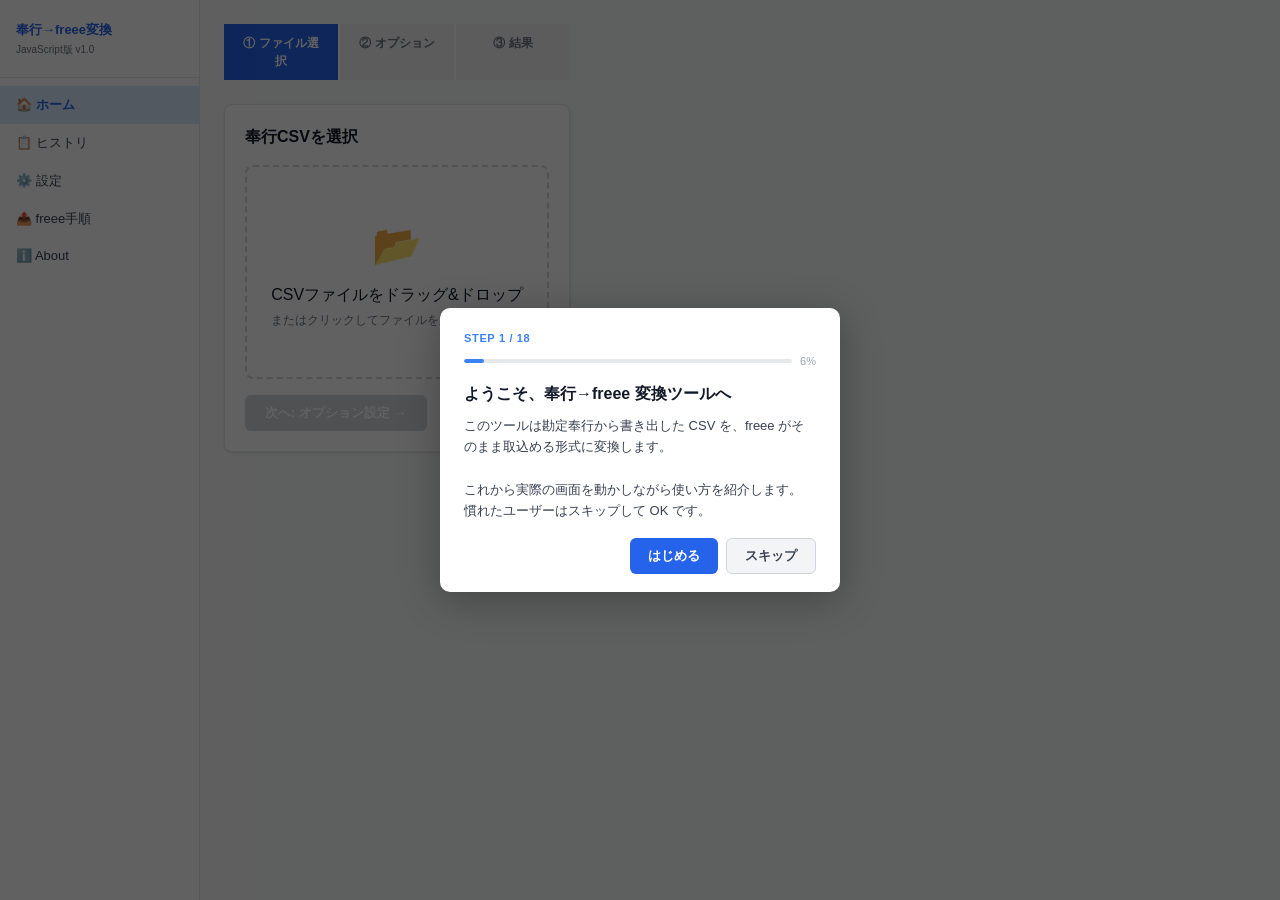
==== commit ff6a8952: "feat: チュートリアルをサンプルCSV内蔵+実画面遷移版に刷新 (PR #12) - SAMPLE_CSV (11行・6戦略カバー) を JS 文字列定数として埋め込み - チュートリアルを 14" ====
--- a/index.html
+++ b/index.html
@@ -4730,81 +4730,285 @@
 });
 
 // ===========================================================================
-// チュートリアル
+// チュートリアル — サンプル CSV データ
+// ===========================================================================
+
+// 奉行原本形式 (UTF-8) のダミー CSV。各戦略が実演できる最小限データ (11 行)。
+// 列定義: 日付,伝票No.,借方部門名,借方勘定科目名,借方補助科目名,借方税区分略称,借方税率,借方取引先コード,借方取引先名,借方本体金額,借方消費税額,貸方部門名,貸方勘定科目名,貸方補助科目名,貸方税区分略称,貸方税率,貸方取引先コード,貸方取引先名,貸方本体金額,貸方消費税額,摘要
+// (79 列構成の奉行標準エクスポート形式を最小限に絞った版)
+const SAMPLE_CSV = `日付,伝票No.,借方部門名,借方勘定科目名,借方補助科目名,借方税区分略称,借方税率,借方取引先コード,借方取引先名,借方本体金額,借方消費税額,貸方部門名,貸方勘定科目名,貸方補助科目名,貸方税区分略称,貸方税率,貸方取引先コード,貸方取引先名,貸方本体金額,貸方消費税額,摘要
+2024/04/01,000001,営業部,仕入高,,課仕入,10,A001,サンプル商事,100000,10000,経理部,普通預金,みずほ本店,,,,,,110000,通常課税仕入の例
+2024/04/02,000002,営業部,仮払消費税,,非仕入,10,,,5000,500,経理部,現金,,対象外,,,,5500,0,非仕入+税額(TAX_MAP変換例)
+2024/04/03,000003,営業部,売掛金,,課売上,10,B001,デモ物産,-50000,-5000,経理部,売上高,,課売上,10,B001,デモ物産,-50000,-5000,課売上+マイナス(返品)
+2024/04/04,000004,経理部,仮払消費税,,対象外,10,,,3000,500,経理部,普通預金,みずほ本店,,,,,,3500,対象外+税額>0(中間納付)
+2024/04/05,000005,営業部,売上高,,非売上,10,C001,サンプル運輸,20000,2000,経理部,売掛金,,,,,,22000,0,非売上+税額矛盾
+2024/04/06,000006,営業部,売掛金,,課売上,10,D001,東西商事,80000,8000,経理部,売上高,,,,,,88000,0,通常売上
+2024/04/07,000007,経理部,仕入高,,課仕入,10,E001,南北物流,50000,5000,経理部,売掛金,,,,,,55000,0,借貸不一致(仮受消費税欠落)
+2024/04/08,000008,営業部,仕入高,,課仕入,10,F001,山田商店,30000,3000,経理部,普通預金,みずほ本店,,,,,,33000,0,同名取引先コードA: 山田商店
+2024/04/08,000009,営業部,仕入高,,課仕入,10,F002,山田商店,20000,2000,経理部,普通預金,みずほ本店,,,,,,22000,0,同名取引先コードB: 山田商店
+2024/04/09,000010,営業部,仕入高,,課仕入,10,G001,田中物産,15000,1500,経理部,現金,,,,,,16500,0,別取引先(同名異コードなし)
+2024/04/10,000011,営業部,売上高,,非売上,10,H001,イレギュラー社,10000,1000,経理部,売掛金,,,,,,11000,0,非売上+税額矛盾(2件目)`;
+
+// サンプル CSV を File オブジェクト化して既存読込ロジックに流す
+function loadSampleCsv() {
+  const blob = new Blob([SAMPLE_CSV], {type: 'text/csv;charset=utf-8'});
+  const file = new File([blob], 'チュートリアル_サンプルデータ.csv', {type: 'text/csv'});
+  // 既存の選択ファイルをクリアしてサンプルだけにする
+  selectedFiles = [file];
+  renderFileList();
+  document.getElementById('btn-to-step2').disabled = false;
+  // Step2 に進む (設定ロード)
+  if (!step2Initialized) { loadSettings(); step2Initialized = true; }
+  document.getElementById('section-step1').style.display = 'none';
+  document.getElementById('section-step2').style.display = '';
+  document.getElementById('section-step3').style.display = 'none';
+  updateStepIndicator(2);
+  const execBtn = document.getElementById('btn-execute');
+  if (execBtn) execBtn.disabled = false;
+}
+
+// 非課税+税額矛盾 モーダルをサンプルデータで開く
+function showSampleNontaxModal() {
+  const sampleMismatches = [
+    {slip_no: '000005', date: '2024/04/05', side: '借方',
+     tax_label: '非売上', amount: 20000, tax_amount: 2000,
+     summary: '非売上+税額矛盾', kamoku: '売上高'},
+    {slip_no: '000011', date: '2024/04/10', side: '借方',
+     tax_label: '非売上', amount: 10000, tax_amount: 1000,
+     summary: '非売上+税額矛盾(2件目)', kamoku: '売上高'},
+  ];
+  // モーダルを表示 (Promise は無視、チュートリアルが「次へ」で閉じる)
+  showNonTaxableModal(sampleMismatches).then(() => {});
+}
+
+// 課売返振替モーダルをサンプルデータで開く
+function showSampleKauuriModal() {
+  const sampleCandidates = [
+    {slip_no: '000003', date: '2024/04/03', side: '借方',
+     orig_kamoku: '売掛金', amount: -50000, tax_rate: '10',
+     summary: '課売上+マイナス(返品)'},
+  ];
+  showKauuriModal(sampleCandidates, '売上値引高').then(() => {});
+}
+
+// 借貸不一致補完モーダルをサンプルデータで開く
+function showSampleBalanceFillModal() {
+  const sampleCandidates = [
+    {slip_no: '000007', date: '2024/04/07',
+     dr_total: 55000, cr_total: 50000, diff: 5000},
+  ];
+  showBalanceFillModal(sampleCandidates, '仮受消費税').then(() => {});
+}
+
+// 同名異コード dedup モーダルをサンプルデータで開く
+function showSampleDedupModal() {
+  // 擬似的な sameNameGroups と allGroups を構築
+  const fakeSameNameGroups = new Map([['山田商店', ['F001', 'F002']]]);
+  const fakePairs = [
+    ['2024/04/08\t000008', [{drPartnerCode:'F001', drPartner:'山田商店', crPartnerCode:'', crPartner:''}]],
+    ['2024/04/08\t000009', [{drPartnerCode:'F002', drPartner:'山田商店', crPartnerCode:'', crPartner:''}]],
+  ];
+  const fakeGroups = new Map(fakePairs);
+  showDedupModal(fakeSameNameGroups, fakeGroups).then(() => {});
+}
+
+// サンプルデータで実際に変換を実行し Step3 に遷移する
+async function runSampleConversion() {
+  // 全モーダルを閉じる
+  closeSampleModals();
+  // オプションをデフォルト値に合わせて設定
+  const nonTaxSel = document.getElementById('opt-non-taxable-strategy');
+  if (nonTaxSel) nonTaxSel.value = 'change-to-taxable';
+  const kauuriSel = document.getElementById('opt-kauuri-rebate-strategy');
+  if (kauuriSel) kauuriSel.value = 'auto-rebate';
+  const bfSel = document.getElementById('opt-balance-fill-strategy');
+  if (bfSel) bfSel.value = 'auto-fill';
+  const otSel = document.getElementById('opt-outside-tax-strategy');
+  if (otSel) otSel.value = 'zero-tax';
+  // 取引先マスタ ON にして dedup も演習
+  const outPartners = document.getElementById('opt-output-partners');
+  if (outPartners) { outPartners.checked = true; togglePartnerOptions(); }
+  // 変換実行 (await で結果まで待つ)
+  await executeConversion();
+}
+
+// チュートリアル中に開いたモーダルをすべて閉じる
+function closeSampleModals() {
+  ['nontax-modal','kauuri-modal','balance-fill-modal','dedup-modal',
+   'outside-tax-modal','slip-detail-modal'].forEach(id => {
+    const m = document.getElementById(id);
+    if (m) m.style.display = 'none';
+  });
+  // pending resolve をキャンセル扱いで解決
+  if (window._nontaxResolve) { const r=window._nontaxResolve; window._nontaxResolve=null; r('cancel'); }
+  if (window._kauuriResolve) { const r=window._kauuriResolve; window._kauuriResolve=null; r('cancel'); }
+  if (window._balanceFillResolve) { const r=window._balanceFillResolve; window._balanceFillResolve=null; r('cancel'); }
+  if (window._dedupResolve) { const r=window._dedupResolve; window._dedupResolve=null; r('cancel'); }
+  if (window._outsideTaxModalResolve) { const r=window._outsideTaxModalResolve; window._outsideTaxModalResolve=null; r(null); }
+}
+
+// Step3 完了後に元伝票モーダルをサンプルで開く
+function showSampleSlipDetail() {
+  if (!conversionResult || !conversionResult.originalGroups) {
+    // 変換結果がない場合はスキップ
+    return;
+  }
+  // 最初の伝票を取得
+  const firstEntry = conversionResult.originalGroups.entries().next().value;
+  if (!firstEntry) return;
+  const key = firstEntry[0];
+  const parts = key.split('\t');
+  const date = parts[0] || '2024/04/01';
+  const slipNo = parts[1] || '000001';
+  showSlipDetail(slipNo, date);
+}
+
+// チュートリアル完了時: 状態をリセットして Step1 に戻す
+function resetTutorialState() {
+  closeSampleModals();
+  resetToStep1();
+  localStorage.setItem('tutorial_completed', '1');
+}
+
+// ===========================================================================
+// チュートリアル — ステップ定義 (18 ステップ、実画面遷移版)
 // ===========================================================================
 
 const tutorialSteps = [
+  // Step 1: ようこそ
   {
     target: null,
     title: "ようこそ、奉行→freee 変換ツールへ",
-    content: "このツールは勘定奉行から書き出した CSV を、freee がそのまま取込める形式に変換します。\n\n5 分のチュートリアルで使い方を覚えましょう。慣れたユーザーはスキップして OK です。",
-    buttons: [{label: "はじめる", action: "next", primary: true}, {label: "スキップ", action: "skip"}]
+    content: "このツールは勘定奉行から書き出した CSV を、freee がそのまま取込める形式に変換します。\n\nこれから実際の画面を動かしながら使い方を紹介します。\n慣れたユーザーはスキップして OK です。",
+    buttons: [{label: "はじめる", action: "next", primary: true}, {label: "スキップ", action: "skip"}],
+    action: null
   },
+  // Step 2: ツールの役割
   {
     target: null,
     title: "何をするツール?",
-    content: "奉行→freee の翻訳機です。\n\n奉行と freee は仕訳の書き方ルールが微妙に違います。例えば\n・奉行の「複合」科目 → freee には存在しないので別形式に変換\n・奉行の「非仕入」 → freee の「非対仕入」に正しく対応\n・仮受消費税の自動補完\n\nこのツールが全部自動でやります。\n\n変換時に「freee で取込エラーになりそうな箇所」を検出して自動補正するチェック機能付きです。"
+    content: "奉行→freee の翻訳機です。\n\n奉行と freee は仕訳の書き方ルールが微妙に違います。例えば\n・奉行の「複合」科目 → freee には存在しないので別形式に変換\n・奉行の「非仕入」 → freee の「非対仕入」に正しく対応\n・仮受消費税の自動補完\n\nこのツールが全部自動でやります。",
+    action: null
   },
+  // Step 3: サンプル CSV を読み込む (実際に Step2 へ遷移)
   {
     target: "#drop-zone",
-    title: "CSV を選ぶ",
-    content: "ここをクリック（またはドラッグ＆ドロップ）して奉行から書き出した CSV を選んでください。\n\n対応形式:\n・CP932 / Shift-JIS（奉行の標準）\n・UTF-8 / UTF-8-BOM\n\n複数ファイル選択も OK（期首〜期末で別ファイルになっている場合等）。"
+    title: "サンプル CSV を読み込みます",
+    content: "本来は奉行 CSV を選びますが、チュートリアルではサンプルを自動ロードします。\n\nクリックでファイル選択画面が開き、複数ファイルも OK です。\n\n今はサンプルを自動ロード済みです → 「次へ」で Step2 へ進みます。",
+    action: () => { loadSampleCsv(); }
   },
+  // Step 4: オプション画面の役割
   {
     target: "#section-step2",
     title: "オプション画面",
-    content: "ファイル選択後、「次へ: オプション設定」をクリックするとここで変換ルールを決めます。\n\n基本はデフォルトのままで OK です。\n\n特殊な仕訳パターンに対しては「対処戦略」を選べます（次のスライドで説明）。"
+    content: "ファイル選択後にここで変換ルールを決めます。\n\n基本はデフォルトのままで OK です。\n\n特殊な仕訳パターンに対しては「対処戦略」を選べます（次から順に実演します）。",
+    action: null
   },
+  // Step 5: 対処戦略 1/5 — 非課税+税額
   {
     target: "#opt-non-taxable-strategy",
     title: "対処戦略 1/5: 非課税+税額矛盾",
-    content: "奉行で「非売上」と書いてあるのに税額がある仕訳の対処方法。\n\n・デフォルト「警告のみ」: freee がエラーで弾くので手動修正\n・「自動: 課税売上に変更」: 税区分を変更して取込通過\n・「対話: 1件ずつ確認」: モーダルで件別判断"
+    content: "奉行で「非売上」と書いてあるのに税額がある仕訳の対処方法。\n\n・デフォルト「警告のみ」: freee がエラーで弾くので手動修正\n・「自動: 課税売上に変更」: 税区分を変更して取込通過\n・「対話: 1件ずつ確認」: モーダルで件別判断\n\n次のステップで「対話モーダル」を実際に開いてみます。",
+    action: null
   },
+  // Step 6: 非課税 対話モーダルを実演
+  {
+    target: "#nontax-modal",
+    title: "対話モーダル実演 — 非課税+税額矛盾",
+    content: "「対話: 1件ずつ確認」を選ぶとこんなモーダルが開きます。\n\n各行ごとに「税区分を変更」「税額を 0 に修正」「そのまま」を選べます。\n\n右上「📥 CSV」「📋 コピー」でデータをエクセルで確認することも可能です。\n\n「次へ」でモーダルを閉じて次の戦略へ進みます。",
+    action: () => { showSampleNontaxModal(); }
+  },
+  // Step 7: 対処戦略 2/5 — 課売返振替
   {
     target: "#opt-kauuri-rebate-strategy",
-    title: "対処戦略 2/5: 課売上マイナス起票",
-    content: "返品・値引きで奉行が「課税売上 マイナス金額」で書いた仕訳。\n\nfreee では「課税売返10%」と別区分で書くのが正解。\n\nデフォルトは警告のみ。「自動振替」を選ぶと借方移動+符号反転+科目変更を自動実行。"
+    title: "対処戦略 2/5: 課売上+マイナス起票",
+    content: "返品・値引きで奉行が「課税売上 マイナス金額」で書いた仕訳。\n\nfreee では「課税売返10%」と別区分で書くのが正解。\n\nデフォルトは警告のみ。「自動振替」を選ぶと借方移動+符号反転+科目変更を自動実行。\n\n次のステップで対話モーダルを実演します。",
+    action: () => { closeSampleModals(); }
   },
+  // Step 8: 課売返 対話モーダルを実演
+  {
+    target: "#kauuri-modal",
+    title: "対話モーダル実演 — 課売上+マイナス起票",
+    content: "「対話: 1件ずつ確認」を選ぶとこんなモーダルが開きます。\n\n返品伝票ごとに「自動振替する」「変更なし」を選択できます。\n振替先の勘定科目（売上値引高 等）も指定可能です。\n\n「次へ」でモーダルを閉じて次の戦略へ進みます。",
+    action: () => { showSampleKauuriModal(); }
+  },
+  // Step 9: 対処戦略 3/5 — 対象外+税額
   {
     target: "#opt-outside-tax-strategy",
     title: "対処戦略 3/5: 対象外+税額",
-    content: "消費税中間納付の仕訳など、奉行が「対象外」科目に税額を独自記録しているケース。\n\nfreee は「対象外なら税額 0 必須」なのでエラー。\n\nデフォルトで税額を 0 化。申告計算に影響なし（対象外は申告対象外区分）。"
+    content: "消費税中間納付の仕訳など、奉行が「対象外」科目に税額を独自記録しているケース。\n\nfreee は「対象外なら税額 0 必須」なのでエラー。\n\nデフォルトで税額を 0 化。申告計算に影響なし（対象外は申告対象外区分）。",
+    action: () => { closeSampleModals(); }
   },
+  // Step 10: 対処戦略 4/5 — 借貸不一致
   {
     target: "#opt-balance-fill-strategy",
-    title: "対処戦略 4/5: 借貸不一致",
-    content: "OBC データの不一致伝票を仮受消費税等で自動補完。\n\nデフォルトで「自動補完（仮受消費税）」。\n\n月次売上の集計仕訳でよくある「預かり消費税の独立行が欠落」パターンに対処。"
+    title: "対処戦略 4/5: 借貸不一致 (自動補完)",
+    content: "OBC データの不一致伝票を仮受消費税等で自動補完します。\n\nデフォルトで「自動補完（仮受消費税）」。\n\n月次売上の集計仕訳でよくある「預かり消費税の独立行が欠落」パターンに対処。\n\n次のステップで対話モーダルを実演します。",
+    action: null
   },
+  // Step 11: 借貸補完モーダルを実演
+  {
+    target: "#balance-fill-modal",
+    title: "対話モーダル実演 — 借貸不一致補完",
+    content: "「対話: 1件ずつ確認」を選ぶとこんなモーダルが開きます。\n\n各伝票の不一致差額と補完予定を確認しながら「補完行追加」「除外」「変更なし」を選択できます。\n\n「次へ」でモーダルを閉じます。",
+    action: () => { showSampleBalanceFillModal(); }
+  },
+  // Step 12: 対処戦略 5/5 — 同名異コード + 取引先マスタ ON
   {
     target: "#opt-dedup-strategy",
     title: "対処戦略 5/5: 同名異コード",
-    content: "取引先マスタ生成オプション ON 時に有効。\n\n奉行で同じ取引先名なのに別コードを持つケースの統合戦略。\n\n「最頻使用コードに統合」推奨。「対話: 1件ずつ」で件別判断も可能。"
+    content: "取引先マスタ生成オプション ON 時に有効。\n\n奉行で同じ取引先名なのに別コードを持つケースの統合戦略。\n\n「最頻使用コードに統合」推奨。「対話: 1件ずつ」で件別判断も可能。\n\n次のステップで実際に変換を実行して Step3 結果画面に進みます。",
+    action: () => { closeSampleModals(); }
   },
-  {
-    target: "#btn-execute",
-    title: "変換実行",
-    content: "クリックで変換開始。1,000 件で数秒、10,000 件でも 1 分以内が目安。\n\n対処戦略で「対話: 1件ずつ」を選んだ場合は、モーダルで件別選択画面が出ます。"
-  },
+  // Step 13: 変換実行 + 結果画面遷移
   {
     target: null,
-    title: "結果画面で何ができる?",
-    content: "変換完了後の結果画面では:\n\n📥 CSV ダウンロード: freee 取込用 CSV を取得\n\n📋 監査ログ: 「要確認」「業務確認用」「補完結果」を表示\n\n🔍 伝票No クリック: 元の奉行データの該当伝票全行を表示（モーダル）\n\n📊 対処結果セクション: 各戦略で補完/振替した件数と詳細"
+    title: "変換実行中...",
+    content: "サンプルデータを実際に変換して Step3 結果画面に進みます。\n\n各対処戦略を適用した変換が実行されます。\n\n自動的に次のステップへ移動します。しばらくお待ちください。",
+    action: () => {
+      // 非同期で変換実行し、完了したら次ステップへ
+      runSampleConversion().then(() => {
+        if (tutActive) { tutCurrentStep++; tutShowStep(tutCurrentStep); }
+      });
+    },
+    // ボタンなし: action の then() が次ステップを呼ぶ
+    buttons: [{label: "スキップ", action: "skip"}]
   },
+  // Step 14: 結果画面の見方
   {
-    target: null,
-    title: "ワンポイント: モーダル内 CSV ダウンロード",
-    content: "「対話: 1件ずつ確認」を選ぶと、確認モーダルが開きます。\n\nそのモーダル右上に「📥 CSV」「📋 コピー」ボタンがあり、確定前にデータをエクセル等で検討できます。\n\n本格的なデータ確認は Excel 派の経理担当者に重宝されます。"
+    target: "#section-step3",
+    title: "結果画面の見方",
+    content: "Step3 変換結果画面です。\n\n📥 CSV ダウンロード: freee 取込用 CSV を取得\n📋 監査ログ: 「要確認」「業務確認用」「補完結果」を表示\n🔍 伝票No クリック: 元の奉行データの該当伝票全行を表示\n📊 対処結果セクション: 各戦略で補完/振替した件数と詳細",
+    action: null
   },
+  // Step 15: 元伝票モーダルを実演
+  {
+    target: "#slip-detail-modal",
+    title: "元伝票モーダルの確認",
+    content: "監査ログの「伝票No」をクリックすると、奉行原本データをそのまま確認できます。\n\nこれにより freee 変換後のデータと原本を突き合わせる確認が手元でできます。\n\n「次へ」でモーダルを閉じます。",
+    action: () => { showSampleSlipDetail(); }
+  },
+  // Step 16: 対処結果セクション
+  {
+    target: "#result-content",
+    title: "対処結果セクション",
+    content: "結果画面の下部には各戦略の適用結果が記録されています。\n\n「課税売返振替結果」「借貸補完結果」「対象外税額補正結果」などのセクションを展開して内容を確認できます。\n\nCSV ダウンロードもできます。",
+    action: () => { closeSampleModals(); }
+  },
+  // Step 17: 困った時
   {
     target: ".sidebar-nav",
     title: "困った時は",
-    content: "左サイドバーから:\n・「freee手順」: freee へのインポート手順\n・「ヒストリ」: 過去の変換履歴\n・「設定」: デフォルト値の保存\n・「About」: ツールの情報\n\nこのチュートリアルは About ページからいつでも再生できます。"
+    content: "左サイドバーから:\n・「freee手順」: freee へのインポート手順\n・「ヒストリ」: 過去の変換履歴\n・「設定」: デフォルト値の保存\n・「About」: ツールの情報\n\nこのチュートリアルは About ページからいつでも再生できます。",
+    action: null
   },
+  // Step 18: 完了 + リセット
   {
     target: null,
     title: "チュートリアル完了!",
-    content: "これで使い方は OK です!\n\nまずは奉行 CSV を選んで試してみてください。\n\nもう一度見たい場合は左サイドバー「About」→「チュートリアルを再生」から起動できます。",
-    buttons: [{label: "始めましょう", action: "finish", primary: true}]
+    content: "これで使い方の紹介は以上です!\n\n「完了」をクリックするとサンプルデータをクリアして Step1 に戻ります。\n\nもう一度見たい場合は左サイドバー「About」→「チュートリアルを再生」から起動できます。",
+    buttons: [{label: "完了", action: "finish", primary: true}],
+    action: null
   }
 ];
 
@@ -4826,12 +5030,10 @@
   document.getElementById('tutorial-overlay').style.display = 'none';
   document.getElementById('tutorial-highlight-box').style.display = 'none';
   document.removeEventListener('keydown', tutKeyHandler);
-  if (complete) {
-    localStorage.setItem('tutorial_completed', '1');
-  } else {
-    // skip: mark complete too so it doesn't auto-launch again
-    localStorage.setItem('tutorial_completed', '1');
-  }
+  // 終了時: モーダルを閉じてサンプル状態をリセット
+  closeSampleModals();
+  resetToStep1();
+  localStorage.setItem('tutorial_completed', '1');
 }
 
 function tutorialRestart() {
@@ -4867,6 +5069,11 @@
 function tutShowStep(idx) {
   const step = tutorialSteps[idx];
   const total = tutorialSteps.length;
+
+  // ステップ action を最初に実行 (画面遷移などレイアウト変更が先に走る)
+  if (step.action) {
+    try { step.action(); } catch(e) { console.warn('tutorial action error', e); }
+  }
 
   // ステップラベル
   document.getElementById('tut-step-label').textContent = 'STEP ' + (idx + 1) + ' / ' + total;
@@ -4911,45 +5118,55 @@
   });
 
   // ターゲット要素のハイライト＆ツールチップ配置
+  // action 後にレイアウト変更が生じる可能性があるため、遅延して位置計算
   const targetSel = step.target;
-  let targetEl = null;
-  if (targetSel) {
-    targetEl = document.querySelector(targetSel);
-    // step2/dedup などは非表示の可能性
+  function positionHighlight() {
+    let targetEl = null;
+    if (targetSel) {
+      targetEl = document.querySelector(targetSel);
+      // step2/dedup などは非表示の可能性
+      if (targetEl) {
+        const rect = targetEl.getBoundingClientRect();
+        const isVisible = rect.width > 0 && rect.height > 0 &&
+          rect.bottom > 0 && rect.right > 0 &&
+          rect.top < window.innerHeight && rect.left < window.innerWidth;
+        if (!isVisible) targetEl = null;
+      }
+    }
+
+    const hlBox = document.getElementById('tutorial-highlight-box');
+    const bg = document.getElementById('tutorial-bg');
+
     if (targetEl) {
-      const rect = targetEl.getBoundingClientRect();
-      const isVisible = rect.width > 0 && rect.height > 0 &&
-        rect.bottom > 0 && rect.right > 0 &&
-        rect.top < window.innerHeight && rect.left < window.innerWidth;
-      if (!isVisible) targetEl = null;
-    }
-  }
-
-  const hlBox = document.getElementById('tutorial-highlight-box');
-  const bg = document.getElementById('tutorial-bg');
-
-  if (targetEl) {
-    // スクロールして対象を viewport center に
-    targetEl.scrollIntoView({ behavior: 'smooth', block: 'center' });
-
-    // highlight box
-    bg.style.display = 'none'; // box-shadow trick で穴開けするので bg は隠す
-    hlBox.style.display = '';
-    // 少し遅延してrect再取得（scrollIntoView完了後）
-    setTimeout(() => {
-      const r = targetEl.getBoundingClientRect();
-      const pad = 6;
-      hlBox.style.top    = (r.top    - pad) + 'px';
-      hlBox.style.left   = (r.left   - pad) + 'px';
-      hlBox.style.width  = (r.width  + pad * 2) + 'px';
-      hlBox.style.height = (r.height + pad * 2) + 'px';
-      tutPositionTooltip(r, pad);
-    }, 120);
+      // スクロールして対象を viewport center に
+      targetEl.scrollIntoView({ behavior: 'smooth', block: 'center' });
+
+      // highlight box
+      bg.style.display = 'none'; // box-shadow trick で穴開けするので bg は隠す
+      hlBox.style.display = '';
+      // 少し遅延してrect再取得（scrollIntoView完了後）
+      setTimeout(() => {
+        const r = targetEl.getBoundingClientRect();
+        const pad = 6;
+        hlBox.style.top    = (r.top    - pad) + 'px';
+        hlBox.style.left   = (r.left   - pad) + 'px';
+        hlBox.style.width  = (r.width  + pad * 2) + 'px';
+        hlBox.style.height = (r.height + pad * 2) + 'px';
+        tutPositionTooltip(r, pad);
+      }, 120);
+    } else {
+      // 中央 modal モード
+      hlBox.style.display = 'none';
+      bg.style.display = '';
+      tutPositionCenter();
+    }
+  }
+
+  // action がある場合は DOM 更新を待ってから位置計算
+  if (step.action) {
+    setTimeout(positionHighlight, 200);
   } else {
-    // 中央 modal モード
-    hlBox.style.display = 'none';
-    bg.style.display = '';
-    tutPositionCenter();
+    positionHighlight();
   }
 }
 
